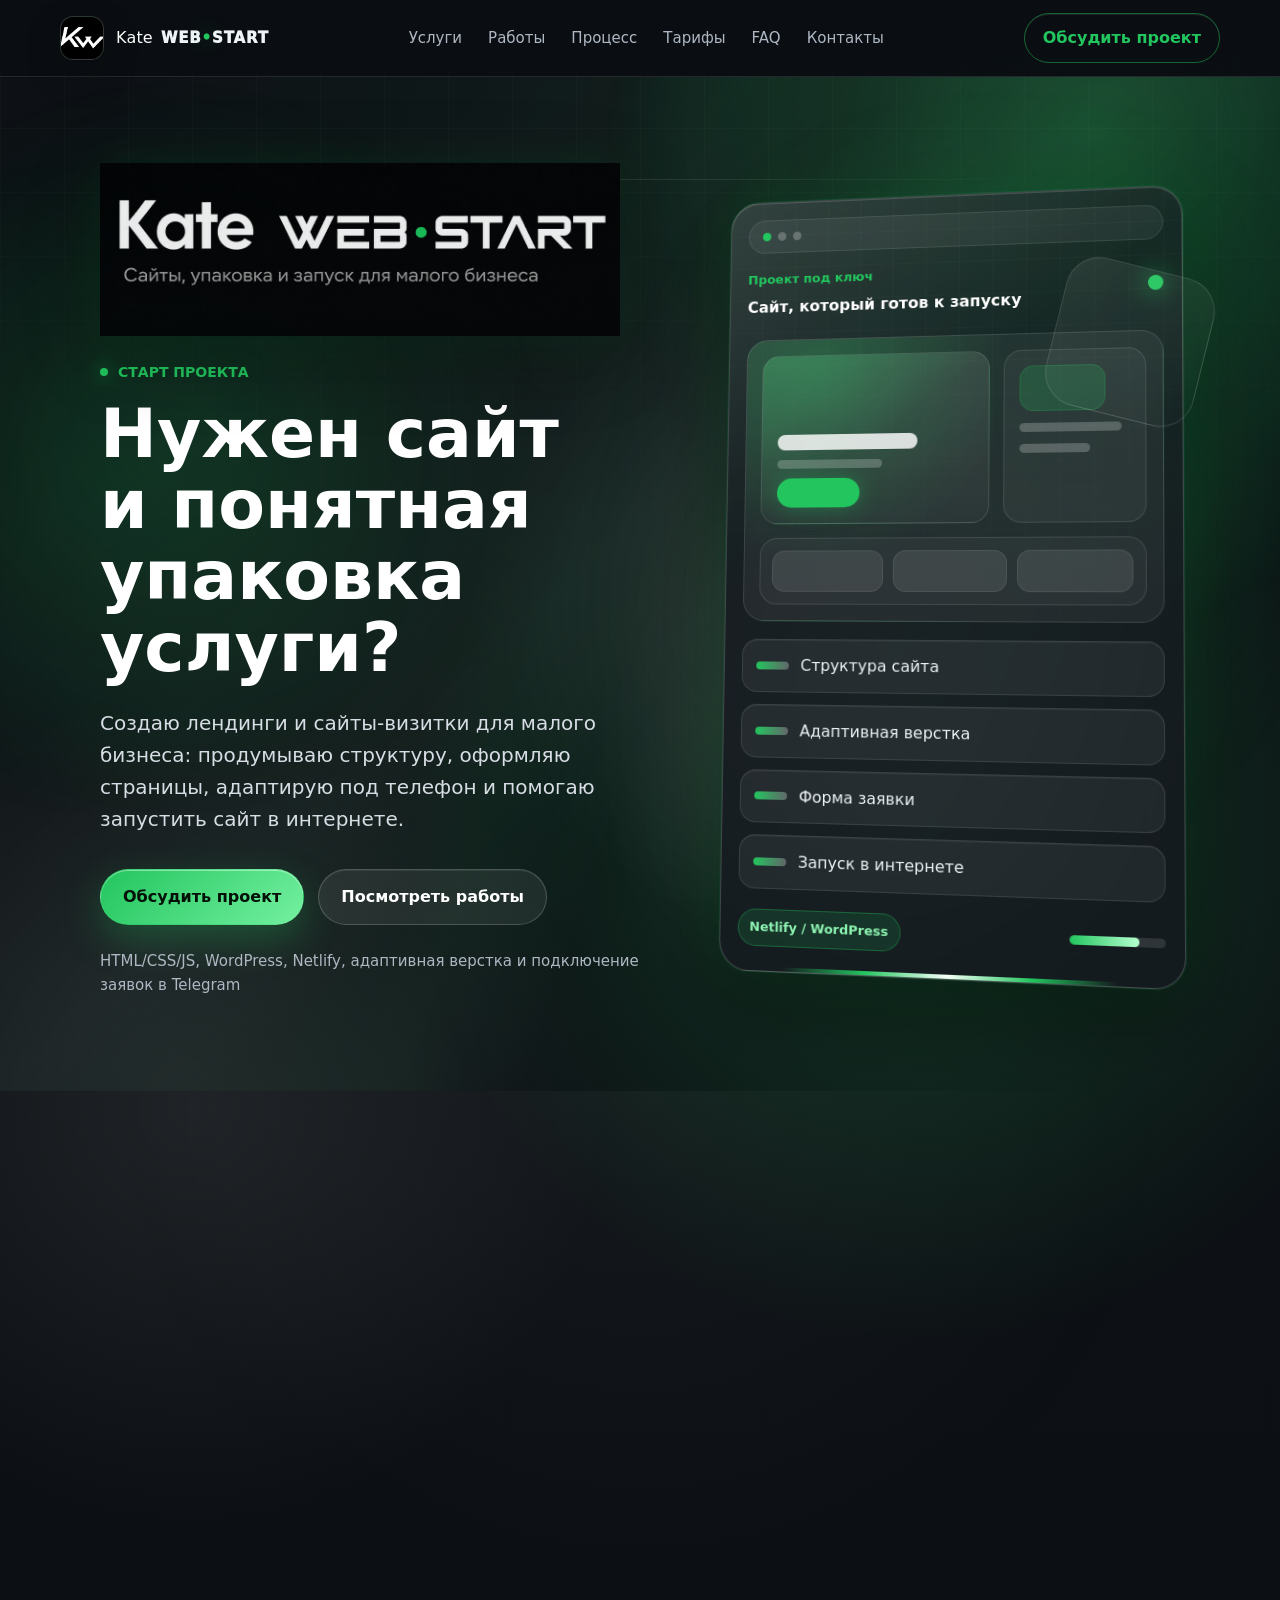
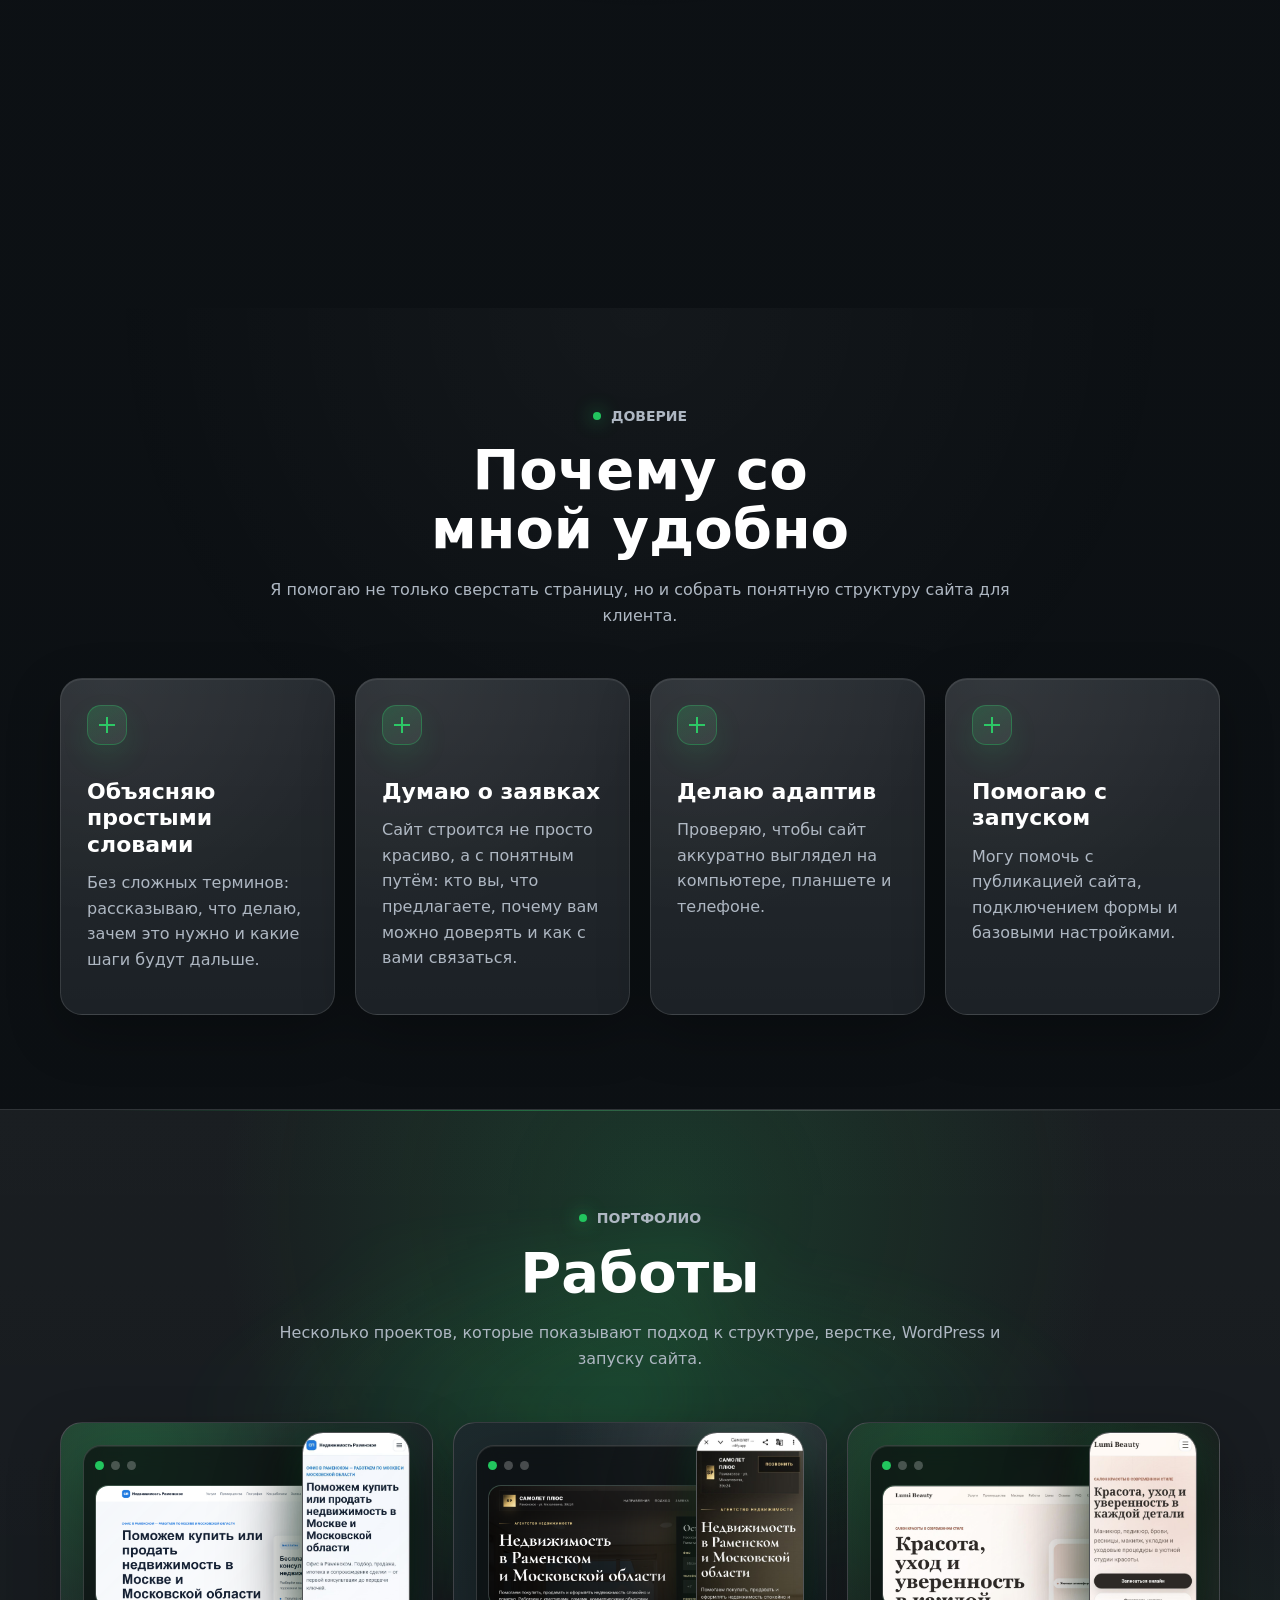
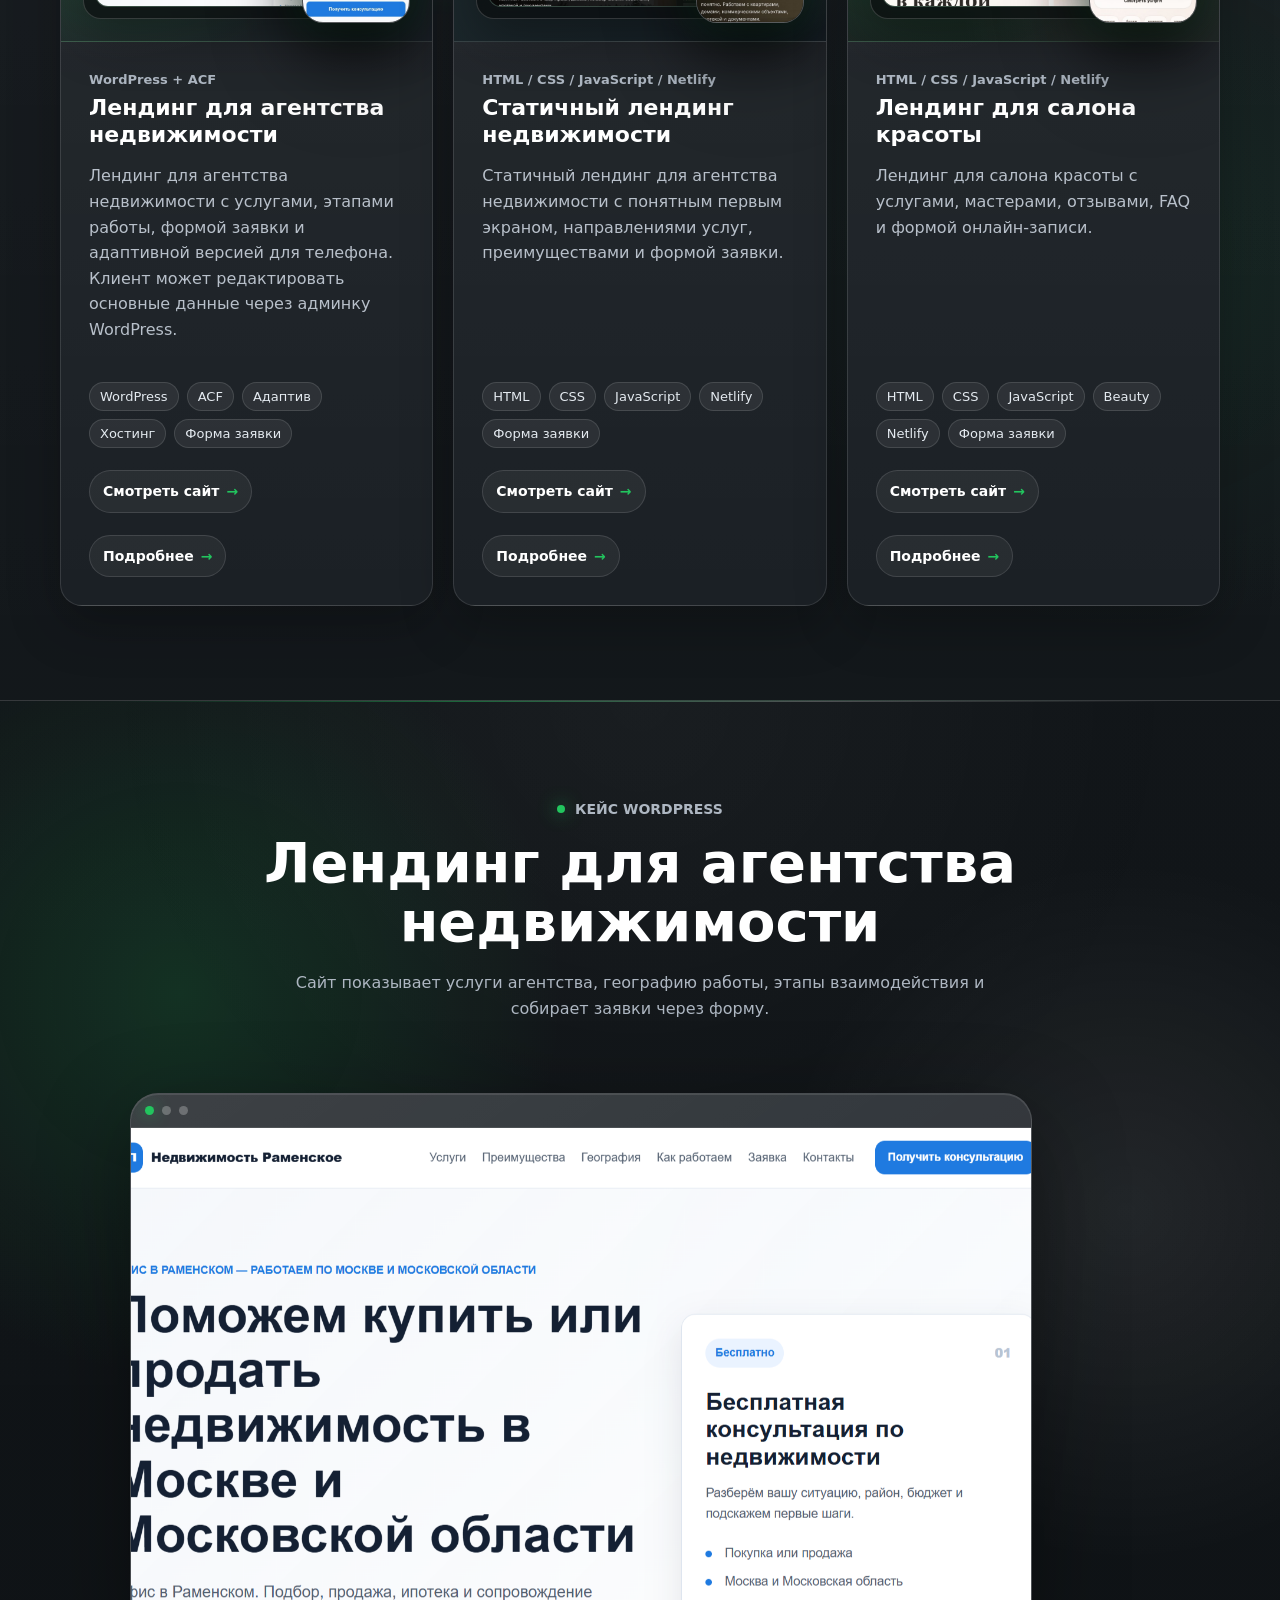
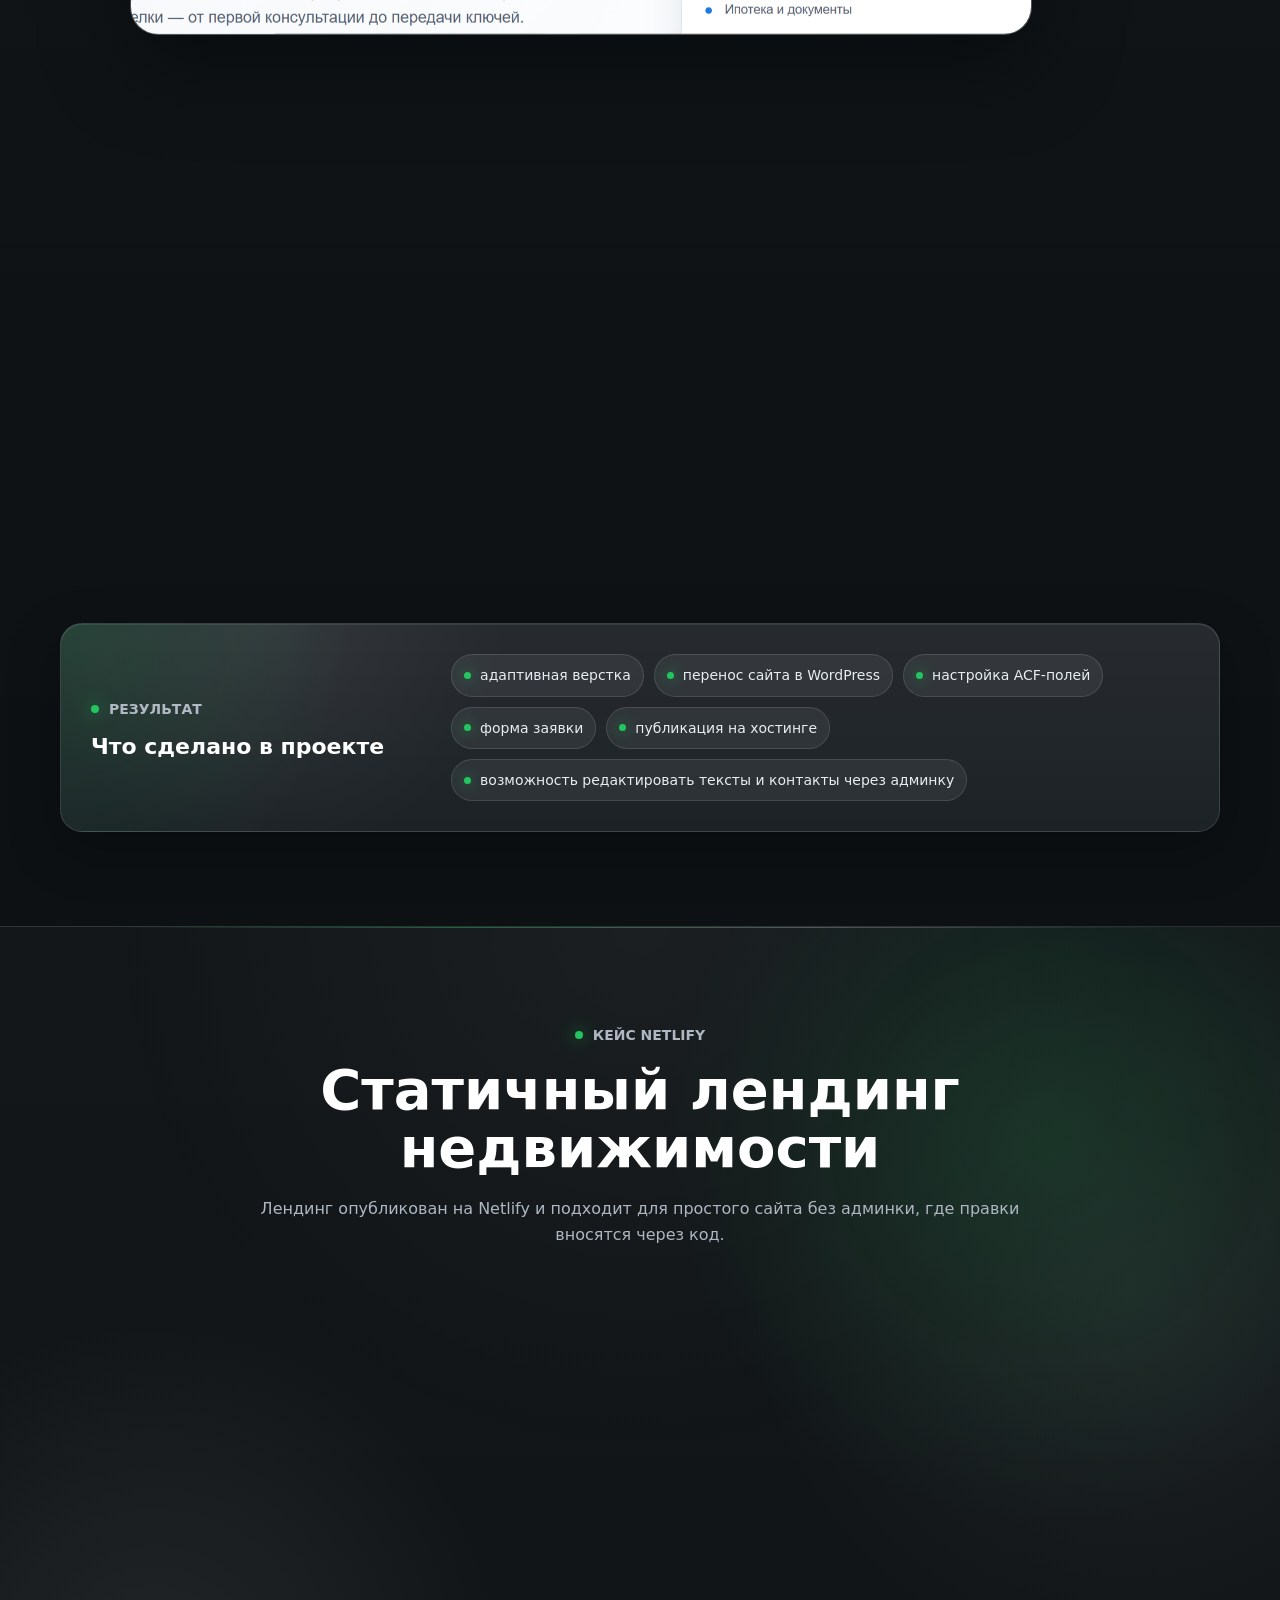
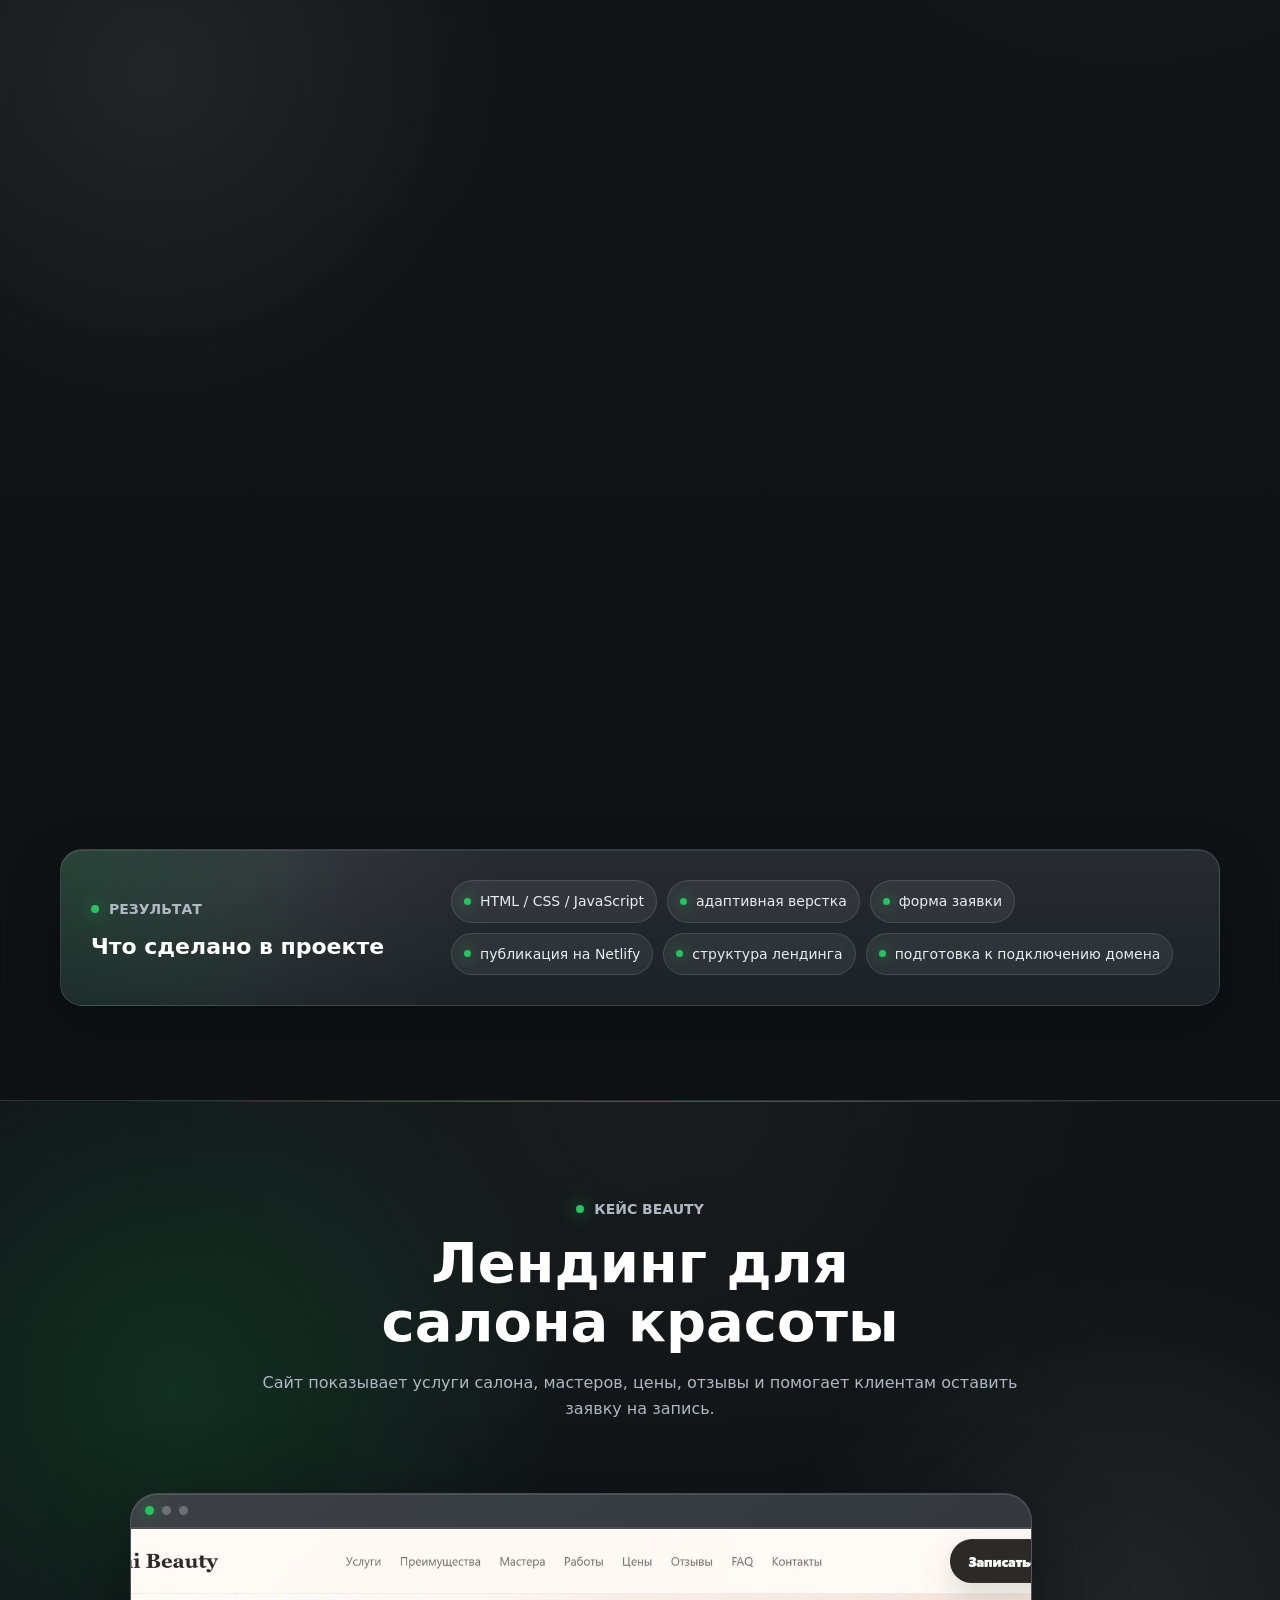
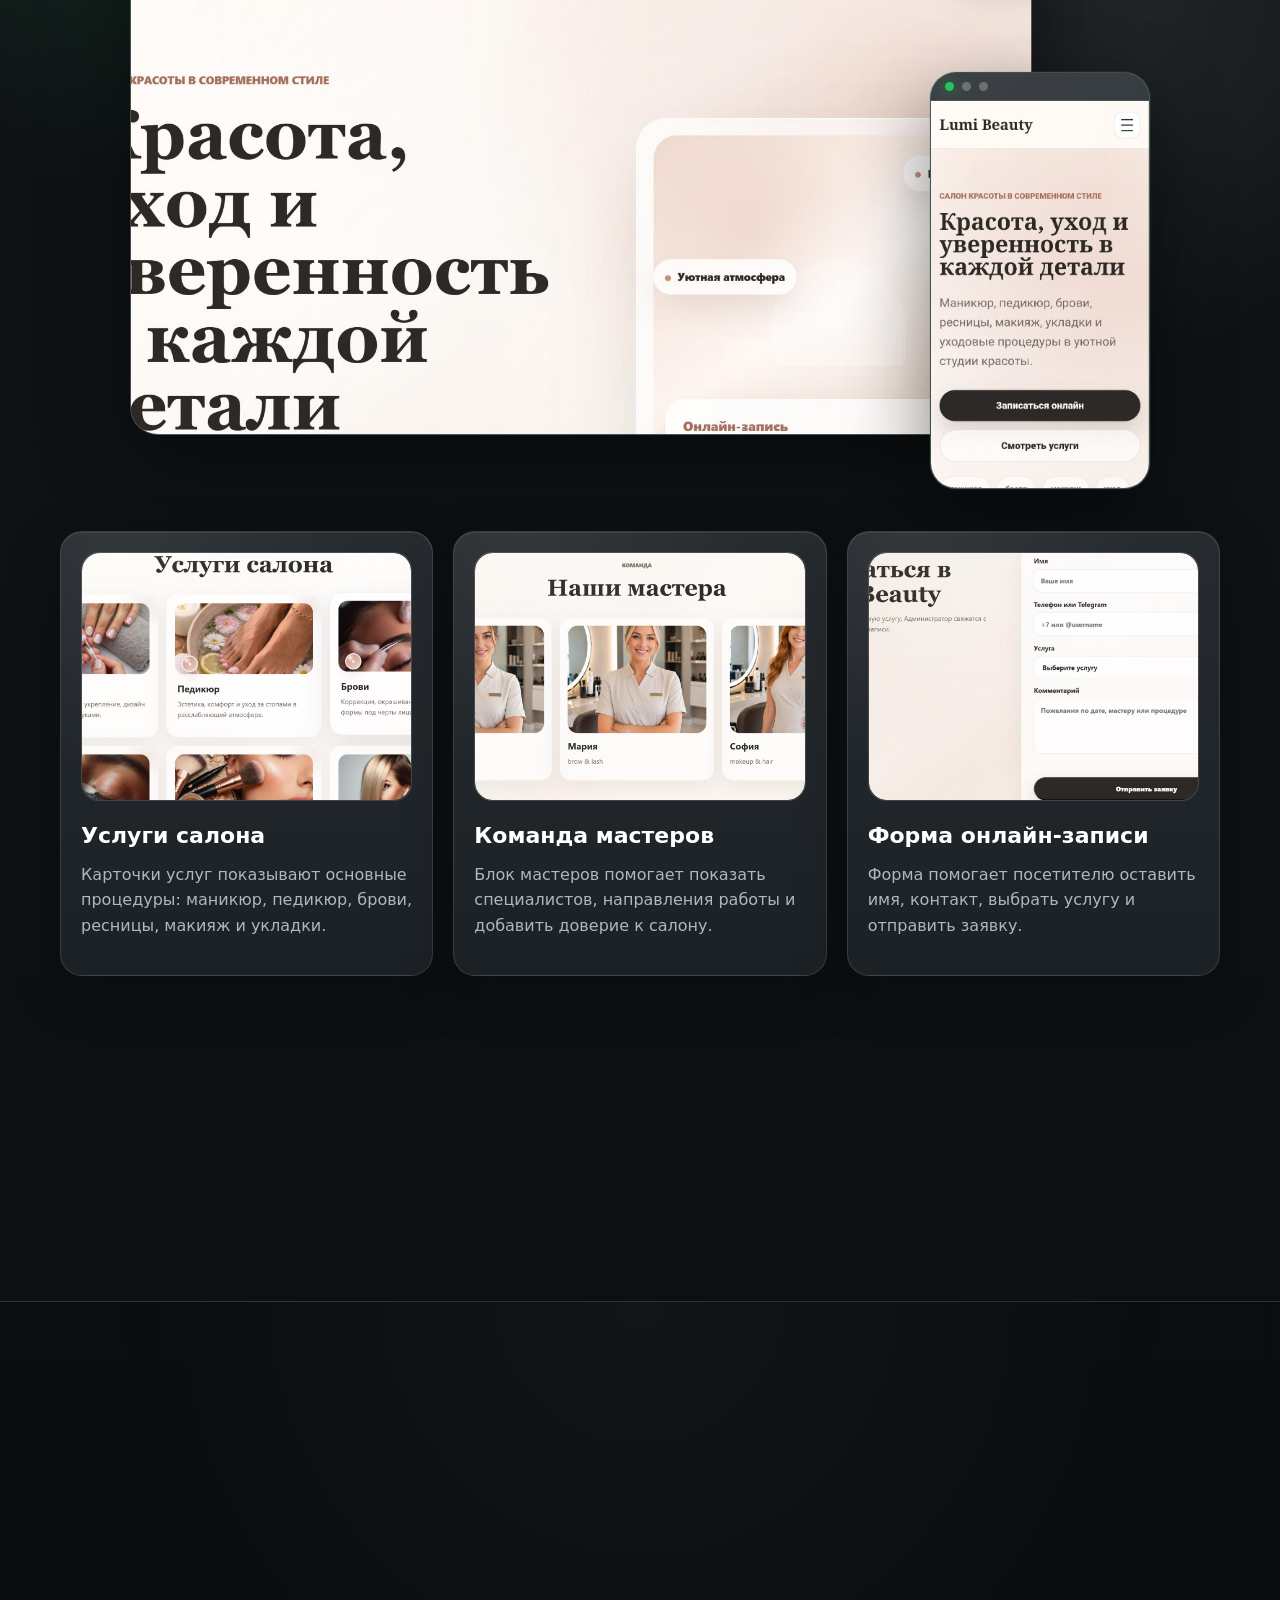
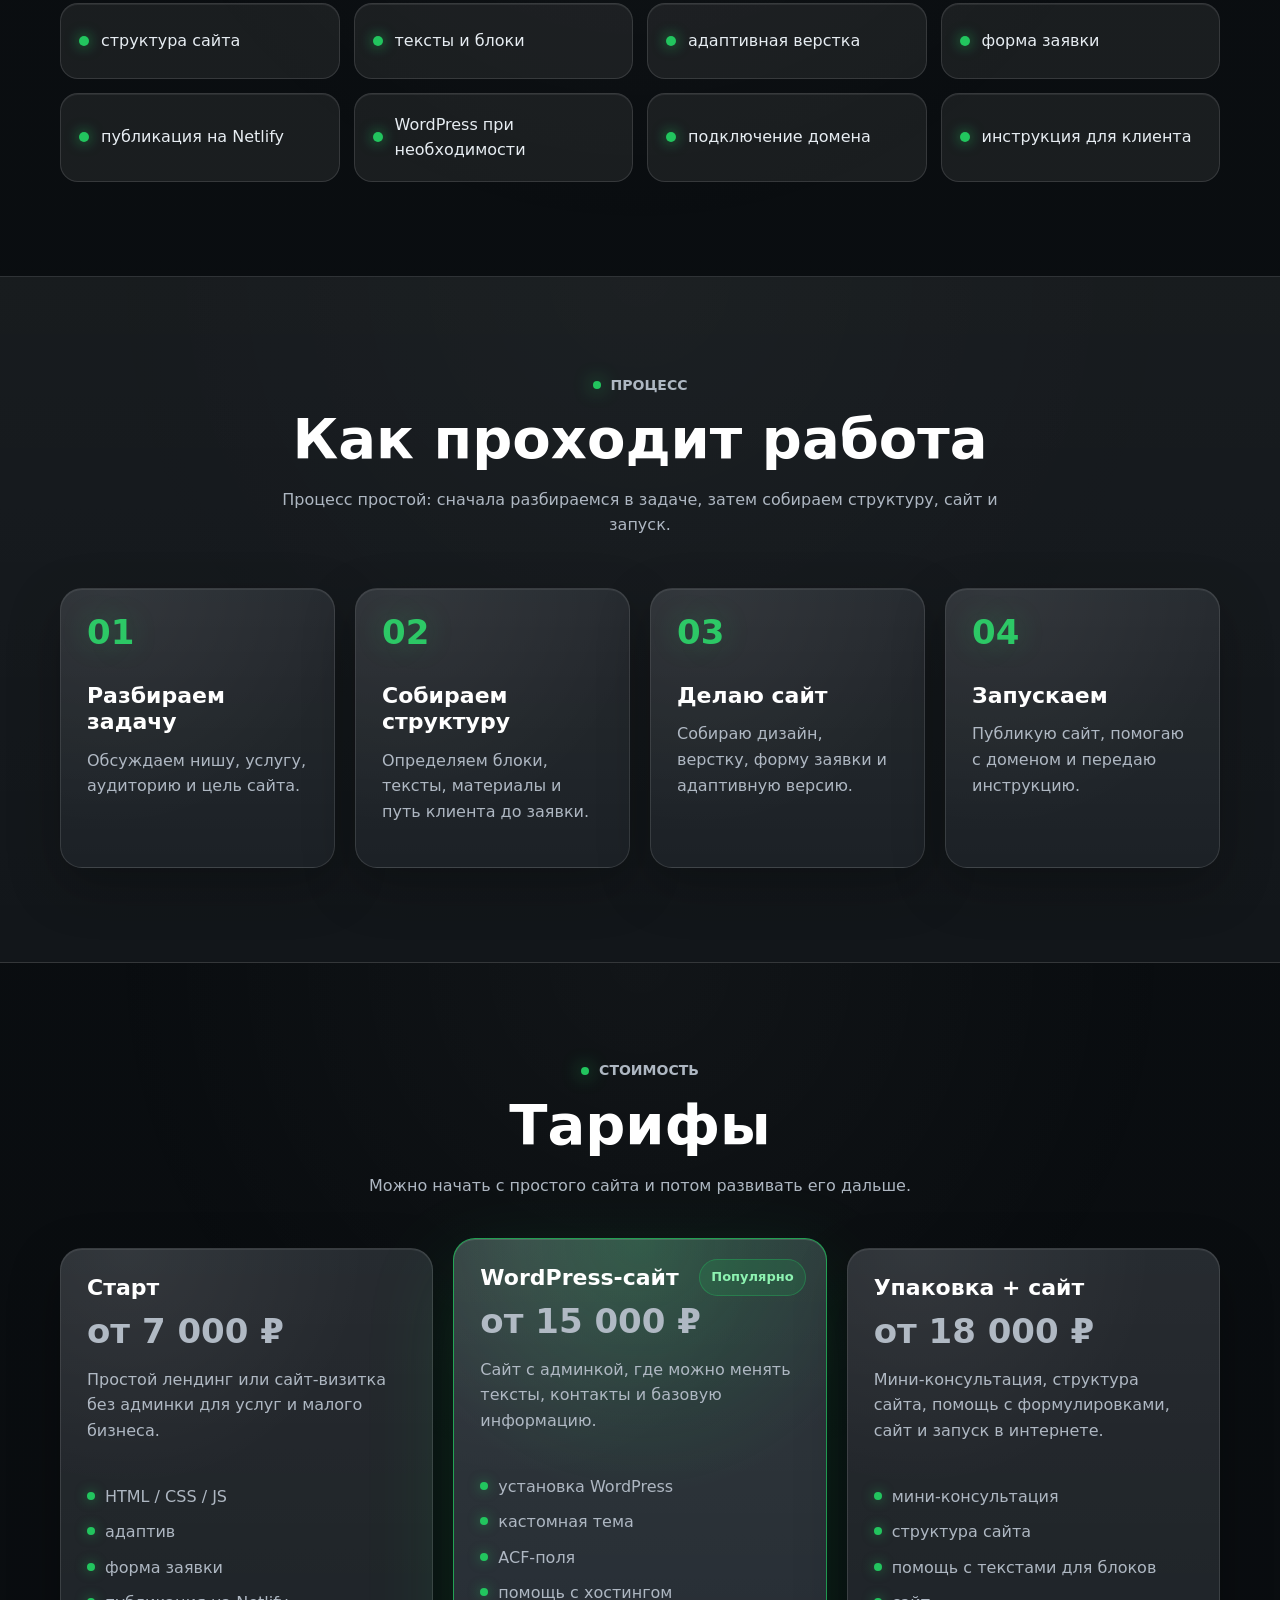
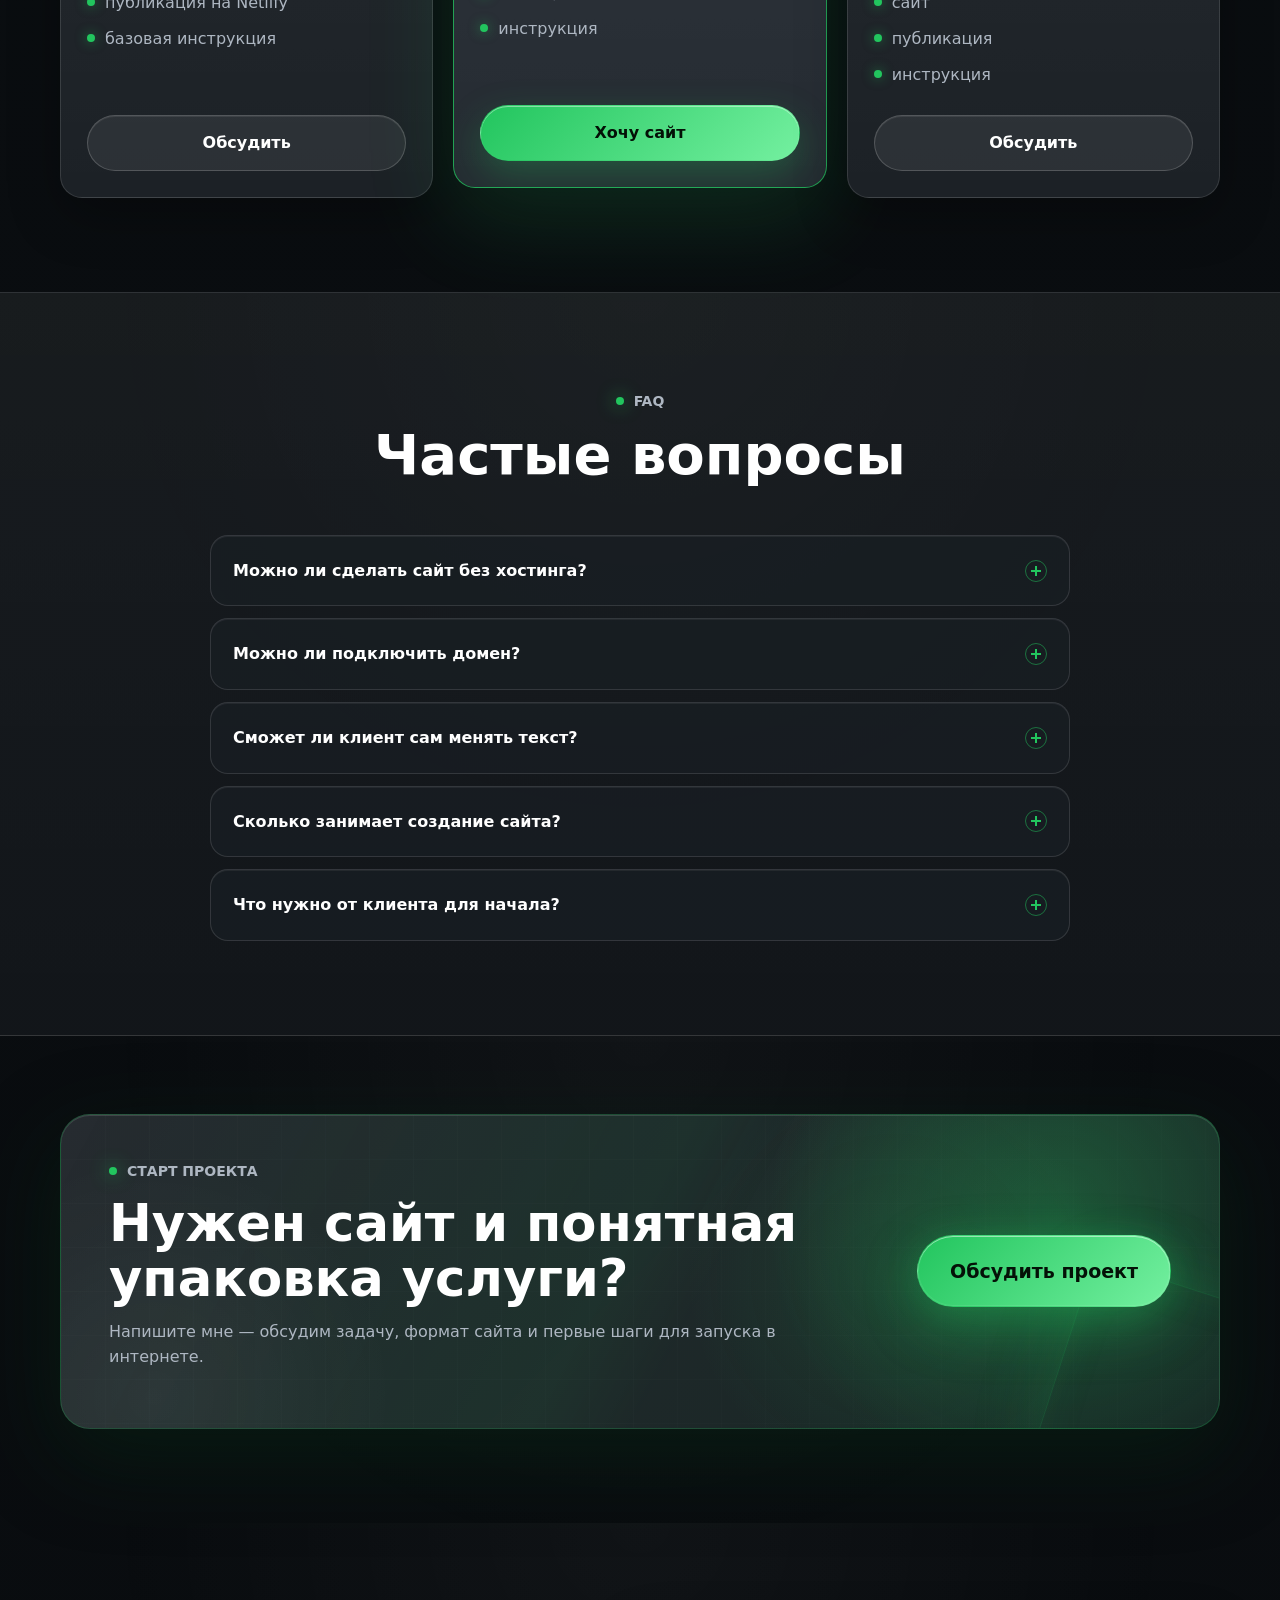
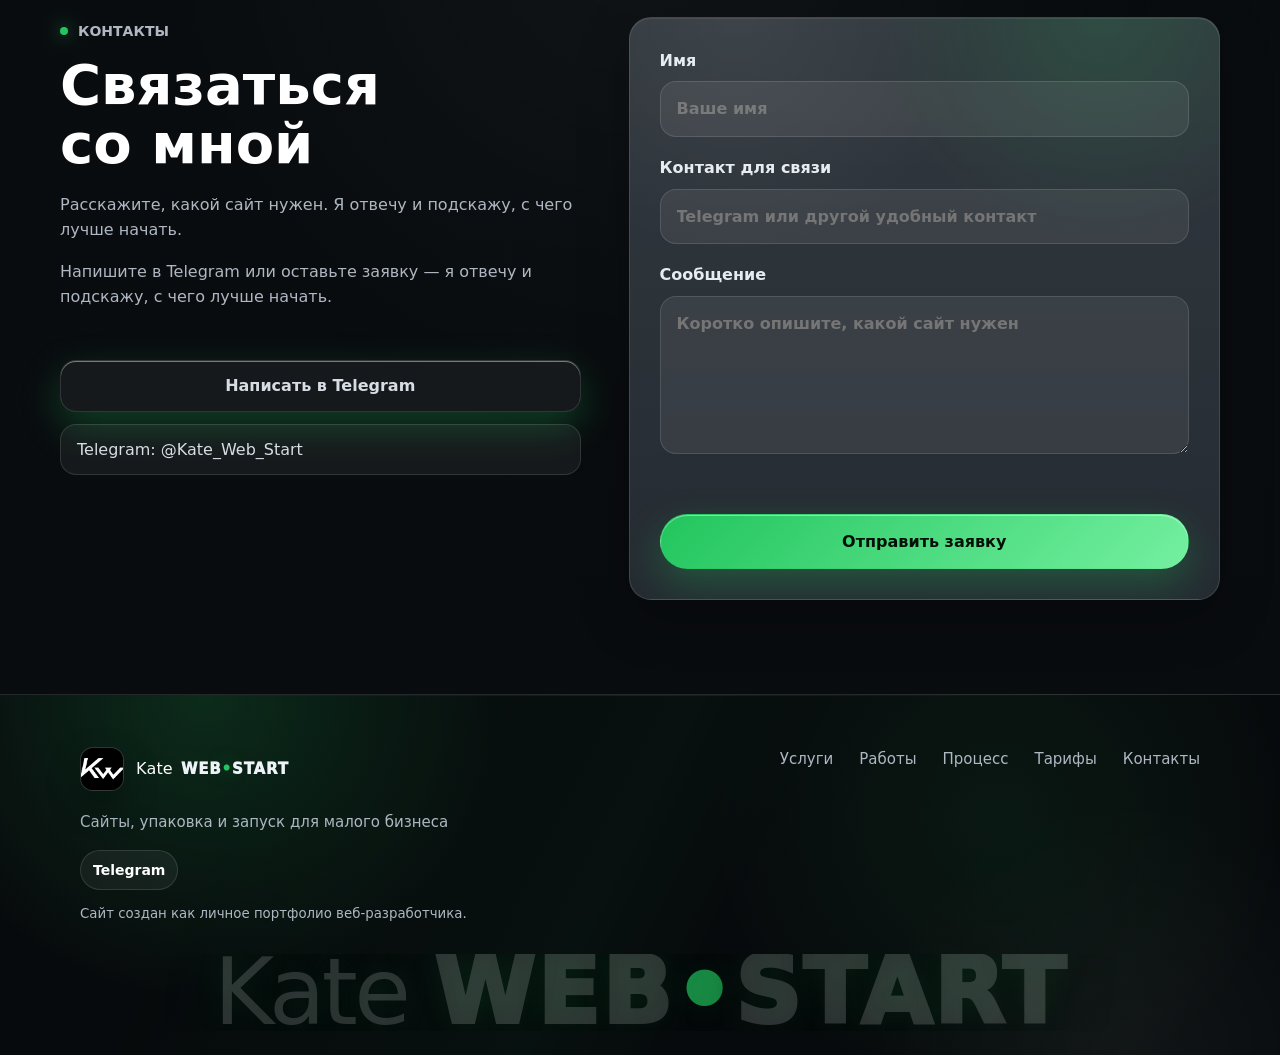
==== index.html @ a59f946b "Add files via upload" ====
<!doctype html>
<html lang="ru">
  <head>
    <meta charset="UTF-8" />
    <meta name="viewport" content="width=device-width, initial-scale=1.0" />
    <title>Kate WEB•START — сайты и упаковка для малого бизнеса</title>
    <meta
      name="description"
      content="Kate WEB•START — лендинги, сайты-визитки, WordPress-сайты и упаковка услуг для малого бизнеса. Помогаю собрать структуру сайта и запустить проект в интернете."
    />
    <meta property="og:title" content="Kate WEB•START — сайты и упаковка для малого бизнеса" />
    <meta
      property="og:description"
      content="Лендинги, сайты-визитки, WordPress-сайты и помощь в упаковке услуги для малого бизнеса."
    />
    <meta property="og:type" content="website" />
    <meta property="og:url" content="https://katewebstart.ru" />
    <meta property="og:image" content="https://katewebstart.ru/assets/images/og-image.jpg" />
    <meta property="og:image:width" content="1200" />
    <meta property="og:image:height" content="630" />
    <meta property="og:image:type" content="image/jpeg" />
    <meta name="twitter:card" content="summary_large_image" />
    <meta name="twitter:title" content="Kate WEB•START — сайты и упаковка для малого бизнеса" />
    <meta
      name="twitter:description"
      content="Лендинги, сайты-визитки, WordPress-сайты и помощь в упаковке услуги для малого бизнеса."
    />
    <meta name="twitter:image" content="https://katewebstart.ru/assets/images/og-image.jpg" />
    <link rel="icon" href="assets/images/kate-webstart-logo.png" />
    <link rel="stylesheet" href="styles.css" />
  </head>
  <body>
    <header class="site-header">
      <div class="container header-inner">
        <a class="logo" href="#top" aria-label="Kate WEB START на главную">
          <span class="logo-img-wrap">
            <span class="logo-mark-fallback" aria-hidden="true">KW</span>
            <img class="logo-mark-img" src="assets/images/kate-webstart-logo.png" alt="Kate WEB START" onerror="this.hidden = true" />
          </span>
          <span class="logo-text">
            <span class="logo-kate">Kate</span>
            <span class="logo-web">WEB<span class="logo-dot">•</span>START</span>
          </span>
        </a>

        <nav class="nav" id="site-nav" aria-label="Основная навигация">
          <a href="#services">Услуги</a>
          <a href="#works">Работы</a>
          <a href="#process">Процесс</a>
          <a href="#pricing">Тарифы</a>
          <a href="#faq">FAQ</a>
          <a href="#contacts">Контакты</a>
        </nav>

        <a class="header-cta" href="#contacts">Обсудить проект</a>
        <button class="burger" type="button" aria-label="Открыть меню" aria-controls="site-nav" aria-expanded="false">
          <span></span>
          <span></span>
          <span></span>
        </button>
      </div>
    </header>

    <main id="top">
      <section class="hero section">
        <div class="container hero-grid">
          <div class="hero-content reveal">
            <img
              class="hero-brand-img"
              src="assets/images/kate-webstart-wordmark.png"
              alt="Kate WEB START — сайты, упаковка и запуск для малого бизнеса"
            />
            <p class="eyebrow">Старт проекта</p>
            <h1>Нужен сайт и понятная упаковка услуги?</h1>
            <p class="hero-text">
              Создаю лендинги и сайты-визитки для малого бизнеса: продумываю структуру, оформляю страницы, адаптирую под телефон и помогаю запустить сайт в интернете.
            </p>
            <div class="hero-actions">
              <a class="btn btn-primary" href="#contacts">Обсудить проект</a>
              <a class="btn btn-secondary" href="#works">Посмотреть работы</a>
            </div>
            <p class="hero-note">HTML/CSS/JS, WordPress, Netlify, адаптивная верстка и подключение заявок в Telegram</p>
          </div>

          <div class="hero-visual reveal" data-delay="100" aria-label="Проект под ключ">
            <div class="project-panel">
              <div class="browser-bar" aria-hidden="true">
                <span></span>
                <span></span>
                <span></span>
              </div>
              <div class="panel-top">
                <div>
                  <p class="panel-label">Проект под ключ</p>
                  <strong>Сайт, который готов к запуску</strong>
                </div>
                <span class="status-dot"></span>
              </div>
              <div class="mockup-screen" aria-hidden="true">
                <div class="mockup-hero">
                  <span></span>
                  <span></span>
                  <i></i>
                </div>
                <div class="mockup-sidebar">
                  <span></span>
                  <span></span>
                  <span></span>
                </div>
                <div class="mockup-cards">
                  <span></span>
                  <span></span>
                  <span></span>
                </div>
              </div>
              <div class="panel-lines">
                <div class="panel-row"><span></span>Структура сайта</div>
                <div class="panel-row"><span></span>Адаптивная верстка</div>
                <div class="panel-row"><span></span>Форма заявки</div>
                <div class="panel-row"><span></span>Запуск в интернете</div>
              </div>
              <div class="panel-footer">
                <span class="badge">Netlify / WordPress</span>
                <span class="progress"><i></i></span>
              </div>
            </div>
          </div>
        </div>
      </section>

      <section class="section" id="services">
        <div class="container">
          <div class="section-head reveal">
            <p class="eyebrow">Услуги</p>
            <h2>Что я делаю</h2>
            <p>Собираю простые и понятные сайты, которые помогают бизнесу выглядеть профессионально и получать заявки.</p>
          </div>
          <div class="cards-grid">
            <article class="service-card card reveal" data-delay="100">
              <span class="card-mark"></span>
              <h3>Лендинги</h3>
              <p>Одностраничные сайты для рекламы, заявок и презентации услуги. Помогаю выстроить структуру, чтобы посетителю было понятно, что вы предлагаете и как оставить заявку.</p>
            </article>
            <article class="service-card card reveal" data-delay="200">
              <span class="card-mark"></span>
              <h3>Сайты-визитки</h3>
              <p>Компактные сайты для специалистов, мастеров и небольших компаний: о вас, услуги, преимущества, работы и контакты в одном понятном месте.</p>
            </article>
            <article class="service-card card reveal" data-delay="300">
              <span class="card-mark"></span>
              <h3>WordPress-сайты</h3>
              <p>Сайты с удобной админкой, где можно менять тексты, контакты и основные блоки без постоянного обращения к разработчику.</p>
            </article>
            <article class="service-card card reveal" data-delay="400">
              <span class="card-mark"></span>
              <h3>Упаковка услуги</h3>
              <p>Помогаю сформулировать предложение, собрать нужные блоки сайта и привести посетителя к понятному действию: написать, позвонить или оставить заявку.</p>
            </article>
          </div>
        </div>
      </section>

      <section class="section trust-section">
        <div class="container">
          <div class="section-head reveal">
            <p class="eyebrow">Доверие</p>
            <h2>Почему со мной удобно</h2>
            <p>Я помогаю не только сверстать страницу, но и собрать понятную структуру сайта для клиента.</p>
          </div>
          <div class="cards-grid">
            <article class="service-card card reveal" data-delay="100">
              <span class="card-mark"></span>
              <h3>Объясняю простыми словами</h3>
              <p>Без сложных терминов: рассказываю, что делаю, зачем это нужно и какие шаги будут дальше.</p>
            </article>
            <article class="service-card card reveal" data-delay="200">
              <span class="card-mark"></span>
              <h3>Думаю о заявках</h3>
              <p>Сайт строится не просто красиво, а с понятным путём: кто вы, что предлагаете, почему вам можно доверять и как с вами связаться.</p>
            </article>
            <article class="service-card card reveal" data-delay="300">
              <span class="card-mark"></span>
              <h3>Делаю адаптив</h3>
              <p>Проверяю, чтобы сайт аккуратно выглядел на компьютере, планшете и телефоне.</p>
            </article>
            <article class="service-card card reveal" data-delay="400">
              <span class="card-mark"></span>
              <h3>Помогаю с запуском</h3>
              <p>Могу помочь с публикацией сайта, подключением формы и базовыми настройками.</p>
            </article>
          </div>
        </div>
      </section>

      <section class="section section-muted" id="works">
        <div class="container">
          <div class="section-head reveal">
            <p class="eyebrow">Портфолио</p>
            <h2>Работы</h2>
            <p>Несколько проектов, которые показывают подход к структуре, верстке, WordPress и запуску сайта.</p>
          </div>
          <div class="works-grid">
            <article class="work-card card reveal" data-delay="100">
              <div class="work-preview preview-estate">
                <div class="preview-browser">
                  <div class="preview-browser-top"><span></span><span></span><span></span></div>
                  <div class="preview-image-frame">
                    <img src="assets/images/real-estate-hero.png" alt="Первый экран лендинга агентства недвижимости" />
                  </div>
                </div>
                <div class="work-mobile-mockup" aria-hidden="true">
                  <img src="assets/images/real-estate-mobile.png" alt="" />
                </div>
              </div>
              <div class="work-body">
                <p class="work-type">WordPress + ACF</p>
                <h3>Лендинг для агентства недвижимости</h3>
                <p>Лендинг для агентства недвижимости с услугами, этапами работы, формой заявки и адаптивной версией для телефона. Клиент может редактировать основные данные через админку WordPress.</p>
                <div class="tags">
                  <span>WordPress</span><span>ACF</span><span>Адаптив</span><span>Хостинг</span><span>Форма заявки</span>
                </div>
                <div class="work-actions">
                  <a href="https://cl461795-wordpress-53cyb.tw1.ru/" target="_blank" rel="noopener">Смотреть сайт</a>
                  <a href="#case-real-estate">Подробнее</a>
                </div>
              </div>
            </article>
            <article class="work-card card reveal" data-delay="200">
              <div class="work-preview preview-static">
                <div class="preview-browser">
                  <div class="preview-browser-top"><span></span><span></span><span></span></div>
                  <div class="preview-image-frame">
                    <img src="assets/images/netlify-estate-hero.png" alt="Первый экран статичного лендинга недвижимости" />
                  </div>
                </div>
                <div class="work-mobile-mockup" aria-hidden="true">
                  <img src="assets/images/netlify-estate-mobile.png" alt="" />
                </div>
              </div>
              <div class="work-body">
                <p class="work-type">HTML / CSS / JavaScript / Netlify</p>
                <h3>Статичный лендинг недвижимости</h3>
                <p>Статичный лендинг для агентства недвижимости с понятным первым экраном, направлениями услуг, преимуществами и формой заявки.</p>
                <div class="tags">
                  <span>HTML</span><span>CSS</span><span>JavaScript</span><span>Netlify</span><span>Форма заявки</span>
                </div>
                <div class="work-actions">
                  <a href="https://samolet-plus-ramenskoe.netlify.app/" target="_blank" rel="noopener">Смотреть сайт</a>
                  <a href="#case-netlify-estate">Подробнее</a>
                </div>
              </div>
            </article>
            <article class="work-card card reveal" data-delay="300">
              <div class="work-preview preview-beauty">
                <div class="preview-browser">
                  <div class="preview-browser-top"><span></span><span></span><span></span></div>
                  <div class="preview-image-frame">
                    <img src="assets/images/beauty-desktop-hero.jpg" alt="Первый экран лендинга Lumi Beauty" />
                  </div>
                </div>
                <div class="work-mobile-mockup" aria-hidden="true">
                  <img src="assets/images/beauty-mobile-hero.jpg" alt="" />
                </div>
              </div>
              <div class="work-body">
                <p class="work-type">HTML / CSS / JavaScript / Netlify</p>
                <h3>Лендинг для салона красоты</h3>
                <p>Лендинг для салона красоты с услугами, мастерами, отзывами, FAQ и формой онлайн-записи.</p>
                <div class="tags">
                  <span>HTML</span><span>CSS</span><span>JavaScript</span><span>Beauty</span><span>Netlify</span><span>Форма заявки</span>
                </div>
                <div class="work-actions">
                  <a href="https://admirable-dango-cfe2ea.netlify.app/" target="_blank" rel="noopener">Смотреть сайт</a>
                  <a href="#case-beauty-salon">Подробнее</a>
                </div>
              </div>
            </article>
          </div>
        </div>
      </section>

      <section class="section case-section" id="case-real-estate">
        <div class="container">
          <div class="section-head reveal">
            <p class="eyebrow">Кейс WordPress</p>
            <h2>Лендинг для агентства недвижимости</h2>
            <p>Сайт показывает услуги агентства, географию работы, этапы взаимодействия и собирает заявки через форму.</p>
          </div>

          <div class="case-showcase reveal">
            <div class="case-desktop mockup-window reveal">
              <div class="mockup-window-bar"><span></span><span></span><span></span></div>
              <img src="assets/images/real-estate-hero.png" alt="Первый экран лендинга агентства недвижимости" />
            </div>
            <div class="case-mobile mockup-window reveal" data-delay="200">
              <div class="mockup-window-bar"><span></span><span></span><span></span></div>
              <img src="assets/images/real-estate-mobile.png" alt="Мобильная версия лендинга агентства недвижимости" />
            </div>
          </div>

          <div class="case-details">
            <article class="case-detail-card case-card card reveal" data-delay="100">
              <div class="case-image reveal">
                <img src="assets/images/real-estate-form.png" alt="Форма заявки на сайте агентства недвижимости" />
              </div>
              <div>
                <h3>Форма заявки</h3>
                <p>Короткая форма помогает оставить контакт и выбрать задачу: покупка, продажа, ипотека или консультация.</p>
              </div>
            </article>
            <article class="case-detail-card case-card card reveal" data-delay="200">
              <div class="case-image reveal">
                <img src="assets/images/real-estate-process.png" alt="Блок этапов работы на сайте агентства недвижимости" />
              </div>
              <div>
                <h3>Процесс работы</h3>
                <p>Отдельный блок объясняет клиенту этапы: заявка, обсуждение задачи, подбор решения и сопровождение сделки.</p>
              </div>
            </article>
            <article class="case-detail-card case-card card reveal" data-delay="300">
              <div class="case-image reveal">
                <img src="assets/images/real-estate-services.png" alt="Блок услуг агентства недвижимости" />
              </div>
              <div>
                <h3>Услуги агентства</h3>
                <p>Карточки услуг показывают, с чем агентство может помочь: покупка, продажа, ипотека, документы, новостройки и дома.</p>
              </div>
            </article>
          </div>

          <div class="case-done card reveal">
            <div>
              <p class="eyebrow">Результат</p>
              <h3>Что сделано в проекте</h3>
            </div>
            <div class="case-done-list">
              <span>адаптивная верстка</span>
              <span>перенос сайта в WordPress</span>
              <span>настройка ACF-полей</span>
              <span>форма заявки</span>
              <span>публикация на хостинге</span>
              <span>возможность редактировать тексты и контакты через админку</span>
            </div>
          </div>
        </div>
      </section>

      <section class="section case-section case-section-alt" id="case-netlify-estate">
        <div class="container">
          <div class="section-head reveal">
            <p class="eyebrow">Кейс Netlify</p>
            <h2>Статичный лендинг недвижимости</h2>
            <p>Лендинг опубликован на Netlify и подходит для простого сайта без админки, где правки вносятся через код.</p>
          </div>

          <div class="case-showcase reveal">
            <div class="case-desktop mockup-window reveal">
              <div class="mockup-window-bar"><span></span><span></span><span></span></div>
              <img src="assets/images/netlify-estate-hero.png" alt="Первый экран статичного лендинга недвижимости" />
            </div>
            <div class="case-mobile mockup-window reveal" data-delay="200">
              <div class="mockup-window-bar"><span></span><span></span><span></span></div>
              <img src="assets/images/netlify-estate-mobile.png" alt="Мобильная версия статичного лендинга недвижимости" />
            </div>
          </div>

          <div class="case-details">
            <article class="case-detail-card case-card card reveal" data-delay="100">
              <div class="case-image reveal">
                <img src="assets/images/netlify-estate-form.png" alt="Форма заявки статичного лендинга недвижимости" />
              </div>
              <div>
                <h3>Форма заявки</h3>
                <p>Форма помогает посетителю оставить контакт и описать задачу по недвижимости.</p>
              </div>
            </article>
            <article class="case-detail-card case-card card reveal" data-delay="200">
              <div class="case-image reveal">
                <img src="assets/images/netlify-estate-services.png" alt="Блок направлений услуг статичного лендинга недвижимости" />
              </div>
              <div>
                <h3>Направления услуг</h3>
                <p>Карточки показывают основные услуги: покупка, продажа, дома, квартиры, коммерция, ипотека и сопровождение.</p>
              </div>
            </article>
            <article class="case-detail-card case-card card reveal" data-delay="300">
              <div class="case-image reveal">
                <img src="assets/images/netlify-estate-hero.png" alt="Первый экран статичного лендинга недвижимости" />
              </div>
              <div>
                <h3>Первый экран</h3>
                <p>Первый экран сразу объясняет, чем занимается агентство и куда нажать для консультации.</p>
              </div>
            </article>
          </div>

          <div class="case-done card reveal">
            <div>
              <p class="eyebrow">Результат</p>
              <h3>Что сделано в проекте</h3>
            </div>
            <div class="case-done-list">
              <span>HTML / CSS / JavaScript</span>
              <span>адаптивная верстка</span>
              <span>форма заявки</span>
              <span>публикация на Netlify</span>
              <span>структура лендинга</span>
              <span>подготовка к подключению домена</span>
            </div>
          </div>
        </div>
      </section>

      <section class="section case-section" id="case-beauty-salon">
        <div class="container">
          <div class="section-head reveal">
            <p class="eyebrow">Кейс Beauty</p>
            <h2>Лендинг для салона красоты</h2>
            <p>Сайт показывает услуги салона, мастеров, цены, отзывы и помогает клиентам оставить заявку на запись.</p>
          </div>

          <div class="case-showcase reveal">
            <div class="case-desktop mockup-window reveal">
              <div class="mockup-window-bar"><span></span><span></span><span></span></div>
              <img src="assets/images/beauty-desktop-hero.jpg" alt="Первый экран лендинга Lumi Beauty" />
            </div>
            <div class="case-mobile mockup-window reveal" data-delay="200">
              <div class="mockup-window-bar"><span></span><span></span><span></span></div>
              <img src="assets/images/beauty-mobile-hero.jpg" alt="Мобильная версия лендинга Lumi Beauty" />
            </div>
          </div>

          <div class="case-details">
            <article class="case-detail-card case-card card reveal" data-delay="100">
              <div class="case-image">
                <img src="assets/images/beauty-desktop-services.jpg" alt="Блок услуг лендинга Lumi Beauty" />
              </div>
              <div>
                <h3>Услуги салона</h3>
                <p>Карточки услуг показывают основные процедуры: маникюр, педикюр, брови, ресницы, макияж и укладки.</p>
              </div>
            </article>
            <article class="case-detail-card case-card card reveal" data-delay="200">
              <div class="case-image">
                <img src="assets/images/beauty-desktop-masters.jpg" alt="Блок мастеров лендинга Lumi Beauty" />
              </div>
              <div>
                <h3>Команда мастеров</h3>
                <p>Блок мастеров помогает показать специалистов, направления работы и добавить доверие к салону.</p>
              </div>
            </article>
            <article class="case-detail-card case-card card reveal" data-delay="300">
              <div class="case-image">
                <img src="assets/images/beauty-desktop-form.jpg" alt="Форма онлайн-записи лендинга Lumi Beauty" />
              </div>
              <div>
                <h3>Форма онлайн-записи</h3>
                <p>Форма помогает посетителю оставить имя, контакт, выбрать услугу и отправить заявку.</p>
              </div>
            </article>
          </div>

          <div class="case-done card reveal">
            <div>
              <p class="eyebrow">Результат</p>
              <h3>Что сделано в проекте</h3>
              <a class="btn btn-primary case-link" href="https://admirable-dango-cfe2ea.netlify.app/" target="_blank" rel="noopener">Открыть сайт</a>
            </div>
            <div class="case-done-list">
              <span>HTML / CSS / JavaScript</span>
              <span>адаптивная верстка</span>
              <span>блок услуг с изображениями</span>
              <span>карточки мастеров</span>
              <span>форма онлайн-записи</span>
              <span>отзывы и FAQ</span>
              <span>публикация на Netlify</span>
            </div>
          </div>
        </div>
      </section>

      <section class="section">
        <div class="container">
          <div class="section-head reveal">
            <p class="eyebrow">Комплектация</p>
            <h2>Что входит в сайт под ключ</h2>
          </div>
          <div class="included-grid">
            <div><span></span>структура сайта</div>
            <div><span></span>тексты и блоки</div>
            <div><span></span>адаптивная верстка</div>
            <div><span></span>форма заявки</div>
            <div><span></span>публикация на Netlify</div>
            <div><span></span>WordPress при необходимости</div>
            <div><span></span>подключение домена</div>
            <div><span></span>инструкция для клиента</div>
          </div>
        </div>
      </section>

      <section class="section section-muted" id="process">
        <div class="container">
          <div class="section-head reveal">
            <p class="eyebrow">Процесс</p>
            <h2>Как проходит работа</h2>
            <p>Процесс простой: сначала разбираемся в задаче, затем собираем структуру, сайт и запуск.</p>
          </div>
          <div class="process-grid">
            <article class="step-card card reveal" data-delay="100">
              <span>01</span>
              <h3>Разбираем задачу</h3>
              <p>Обсуждаем нишу, услугу, аудиторию и цель сайта.</p>
            </article>
            <article class="step-card card reveal" data-delay="200">
              <span>02</span>
              <h3>Собираем структуру</h3>
              <p>Определяем блоки, тексты, материалы и путь клиента до заявки.</p>
            </article>
            <article class="step-card card reveal" data-delay="300">
              <span>03</span>
              <h3>Делаю сайт</h3>
              <p>Собираю дизайн, верстку, форму заявки и адаптивную версию.</p>
            </article>
            <article class="step-card card reveal" data-delay="400">
              <span>04</span>
              <h3>Запускаем</h3>
              <p>Публикую сайт, помогаю с доменом и передаю инструкцию.</p>
            </article>
          </div>
        </div>
      </section>

      <section class="section" id="pricing">
        <div class="container">
          <div class="section-head reveal">
            <p class="eyebrow">Стоимость</p>
            <h2>Тарифы</h2>
            <p>Можно начать с простого сайта и потом развивать его дальше.</p>
          </div>
          <div class="pricing-grid">
            <article class="price-card card reveal" data-delay="100">
              <h3>Старт</h3>
              <p class="price">от 7 000 ₽</p>
              <p>Простой лендинг или сайт-визитка без админки для услуг и малого бизнеса.</p>
              <ul>
                <li>HTML / CSS / JS</li>
                <li>адаптив</li>
                <li>форма заявки</li>
                <li>публикация на Netlify</li>
                <li>базовая инструкция</li>
              </ul>
              <a class="btn btn-secondary" href="#contacts">Обсудить</a>
            </article>
            <article class="price-card card featured reveal" data-delay="200">
              <span class="popular">Популярно</span>
              <h3>WordPress-сайт</h3>
              <p class="price">от 15 000 ₽</p>
              <p>Сайт с админкой, где можно менять тексты, контакты и базовую информацию.</p>
              <ul>
                <li>установка WordPress</li>
                <li>кастомная тема</li>
                <li>ACF-поля</li>
                <li>помощь с хостингом</li>
                <li>инструкция</li>
              </ul>
              <a class="btn btn-primary" href="#contacts">Хочу сайт</a>
            </article>
            <article class="price-card card reveal" data-delay="300">
              <h3>Упаковка + сайт</h3>
              <p class="price">от 18 000 ₽</p>
              <p>Мини-консультация, структура сайта, помощь с формулировками, сайт и запуск в интернете.</p>
              <ul>
                <li>мини-консультация</li>
                <li>структура сайта</li>
                <li>помощь с текстами для блоков</li>
                <li>сайт</li>
                <li>публикация</li>
                <li>инструкция</li>
              </ul>
              <a class="btn btn-secondary" href="#contacts">Обсудить</a>
            </article>
          </div>
        </div>
      </section>

      <section class="section section-muted" id="faq">
        <div class="container faq-container">
          <div class="section-head reveal">
            <p class="eyebrow">FAQ</p>
            <h2>Частые вопросы</h2>
          </div>
          <div class="faq-list">
            <div class="faq-item reveal" data-delay="100">
              <button type="button" aria-expanded="false">Можно ли сделать сайт без хостинга?<span></span></button>
              <div class="faq-answer">
                <p>Да. Статичный сайт можно разместить на Netlify. Для WordPress-сайта нужен хостинг, потому что WordPress устанавливается на хостинг.</p>
              </div>
            </div>
            <div class="faq-item reveal" data-delay="200">
              <button type="button" aria-expanded="false">Можно ли подключить домен?<span></span></button>
              <div class="faq-answer">
                <p>Да. Сайт можно сначала запустить на техническом адресе, а потом подключить красивый домен.</p>
              </div>
            </div>
            <div class="faq-item reveal" data-delay="300">
              <button type="button" aria-expanded="false">Сможет ли клиент сам менять текст?<span></span></button>
              <div class="faq-answer">
                <p>На WordPress-сайте — да. Для этого настраиваются редактируемые поля в админке. На статичном сайте правки обычно вношу я.</p>
              </div>
            </div>
            <div class="faq-item reveal" data-delay="400">
              <button type="button" aria-expanded="false">Сколько занимает создание сайта?<span></span></button>
              <div class="faq-answer">
                <p>Простой сайт обычно занимает от 3 до 7 дней после согласования структуры и материалов.</p>
              </div>
            </div>
            <div class="faq-item reveal" data-delay="100">
              <button type="button" aria-expanded="false">Что нужно от клиента для начала?<span></span></button>
              <div class="faq-answer">
                <p>Нужны контакты, описание услуг, примеры работ, пожелания по стилю и понимание, какой результат должен давать сайт.</p>
              </div>
            </div>
          </div>
        </div>
      </section>

      <section class="section cta-section">
        <div class="container cta-box reveal">
          <div>
            <p class="eyebrow">Старт проекта</p>
            <h2>Нужен сайт и понятная упаковка услуги?</h2>
            <p>Напишите мне — обсудим задачу, формат сайта и первые шаги для запуска в интернете.</p>
          </div>
          <a class="btn btn-primary" href="#contacts">Обсудить проект</a>
        </div>
      </section>

      <section class="section" id="contacts">
        <div class="container contacts-grid">
          <div>
            <div class="section-head align-left reveal">
              <p class="eyebrow">Контакты</p>
              <h2>Связаться со мной</h2>
              <p>Расскажите, какой сайт нужен. Я отвечу и подскажу, с чего лучше начать.</p>
              <p>Напишите в Telegram или оставьте заявку — я отвечу и подскажу, с чего лучше начать.</p>
            </div>
            <div class="contact-links">
              <a class="btn btn-primary" href="https://t.me/Kate_Web_Start" target="_blank" rel="noopener">Написать в Telegram</a>
              <a href="https://t.me/Kate_Web_Start" target="_blank" rel="noopener">Telegram: @Kate_Web_Start</a>
            </div>
          </div>

          <form class="contact-form card reveal" data-delay="100" novalidate>
            <label>
              <span>Имя</span>
              <input type="text" name="name" placeholder="Ваше имя" autocomplete="name" />
            </label>
            <label>
              <span>Контакт для связи</span>
              <input type="text" name="contact" placeholder="Telegram или другой удобный контакт" autocomplete="off" />
            </label>
            <label>
              <span>Сообщение</span>
              <textarea name="message" rows="5" placeholder="Коротко опишите, какой сайт нужен"></textarea>
            </label>
            <p class="form-message" role="status" aria-live="polite"></p>
            <button class="btn btn-primary" type="submit">Отправить заявку</button>
          </form>
        </div>
      </section>
    </main>

    <footer class="site-footer">
      <div class="container footer-inner">
        <div>
          <a class="logo" href="#top" aria-label="Kate WEB START на главную">
            <span class="logo-img-wrap">
              <span class="logo-mark-fallback" aria-hidden="true">KW</span>
              <img class="logo-mark-img" src="assets/images/kate-webstart-logo.png" alt="Kate WEB START" onerror="this.hidden = true" />
            </span>
            <span class="logo-text">
              <span class="logo-kate">Kate</span>
              <span class="logo-web">WEB<span class="logo-dot">•</span>START</span>
            </span>
          </a>
          <p class="footer-tagline">Сайты, упаковка и запуск для малого бизнеса</p>
          <div class="footer-contacts">
            <a href="https://t.me/Kate_Web_Start" target="_blank" rel="noopener">Telegram</a>
          </div>
          <small>Сайт создан как личное портфолио веб-разработчика.</small>
        </div>
        <nav aria-label="Навигация в подвале">
          <a href="#services">Услуги</a>
          <a href="#works">Работы</a>
          <a href="#process">Процесс</a>
          <a href="#pricing">Тарифы</a>
          <a href="#contacts">Контакты</a>
        </nav>
      </div>
      <div class="footer-signature" aria-hidden="true">
        <span class="footer-signature-kate">Kate</span>
        <span class="footer-signature-web">WEB<span>•</span>START</span>
      </div>
    </footer>

    <script src="script.js"></script>
  </body>
</html>
---- styles.css ----
:root {
  --background: #0b0f12;
  --background-deep: #07090b;
  --surface: #151a1f;
  --surface-light: #1d242b;
  --surface-glass: rgba(25, 31, 37, 0.72);
  --text: #ffffff;
  --muted: #aeb7c2;
  --muted-strong: #d7dde4;
  --green: #22c55e;
  --green-dark: #16a34a;
  --green-soft: rgba(34, 197, 94, 0.16);
  --border: rgba(255, 255, 255, 0.12);
  --border-strong: rgba(255, 255, 255, 0.18);
  --shadow: 0 28px 90px rgba(0, 0, 0, 0.42);
  --shadow-soft: 0 18px 52px rgba(0, 0, 0, 0.28);
  --radius: 22px;
  --container: 1160px;
}

* {
  box-sizing: border-box;
}

html {
  scroll-behavior: smooth;
  scroll-padding-top: 96px;
  overflow-x: hidden;
}

body {
  min-height: 100vh;
  margin: 0;
  background:
    radial-gradient(circle at 15% 8%, rgba(255, 255, 255, 0.08), transparent 26rem),
    radial-gradient(circle at 72% 6%, rgba(34, 197, 94, 0.22), transparent 32rem),
    radial-gradient(circle at 88% 44%, rgba(255, 255, 255, 0.055), transparent 24rem),
    linear-gradient(180deg, #0d1115 0%, var(--background) 42%, #090c0f 100%);
  color: var(--text);
  font-family: Inter, ui-sans-serif, system-ui, -apple-system, BlinkMacSystemFont, "Segoe UI", Arial, sans-serif;
  line-height: 1.6;
  overflow-x: hidden;
}

body::before {
  content: "";
  position: fixed;
  inset: 0;
  z-index: -2;
  pointer-events: none;
  background-image:
    linear-gradient(rgba(255, 255, 255, 0.035) 1px, transparent 1px),
    linear-gradient(90deg, rgba(255, 255, 255, 0.035) 1px, transparent 1px);
  background-size: 64px 64px;
  mask-image: linear-gradient(to bottom, rgba(0, 0, 0, 0.82), transparent 72%);
}

body::after {
  content: "";
  position: fixed;
  inset: 0;
  z-index: -1;
  pointer-events: none;
  background:
    radial-gradient(circle at 8% 54%, rgba(34, 197, 94, 0.09), transparent 22rem),
    radial-gradient(circle at 72% 82%, rgba(255, 255, 255, 0.045), transparent 24rem);
  opacity: 0.95;
}

body.menu-open {
  overflow: hidden;
}

a {
  color: inherit;
  text-decoration: none;
}

button,
input,
textarea {
  font: inherit;
}

button {
  cursor: pointer;
}

img {
  max-width: 100%;
}

:focus-visible {
  outline: 3px solid rgba(34, 197, 94, 0.72);
  outline-offset: 4px;
}

.reveal {
  opacity: 0;
  transform: translateY(24px);
  transition: opacity 0.7s ease, transform 0.7s ease;
}

.reveal.is-visible {
  opacity: 1;
  transform: translateY(0);
}

.reveal[data-delay="100"] {
  transition-delay: 0.1s;
}

.reveal[data-delay="200"] {
  transition-delay: 0.2s;
}

.reveal[data-delay="300"] {
  transition-delay: 0.3s;
}

.reveal[data-delay="400"] {
  transition-delay: 0.4s;
}

.container {
  width: min(100% - 40px, var(--container));
  margin: 0 auto;
}

.section {
  position: relative;
  padding: 94px 0;
}

.section::before {
  content: "";
  position: absolute;
  inset: 0;
  z-index: -1;
  pointer-events: none;
  background: radial-gradient(circle at 50% 0%, rgba(255, 255, 255, 0.035), transparent 34rem);
}

.section-muted {
  background:
    linear-gradient(180deg, rgba(255, 255, 255, 0.045), rgba(255, 255, 255, 0.02)),
    rgba(20, 25, 30, 0.42);
  border-top: 1px solid var(--border);
  border-bottom: 1px solid var(--border);
}

.site-header {
  position: sticky;
  top: 0;
  z-index: 50;
  background: rgba(11, 15, 18, 0.72);
  border-bottom: 1px solid rgba(255, 255, 255, 0.11);
  backdrop-filter: blur(22px);
}

.header-inner {
  min-height: 76px;
  display: flex;
  align-items: center;
  justify-content: space-between;
  gap: 22px;
}

.logo {
  display: inline-flex;
  align-items: center;
  gap: 12px;
  color: var(--text);
  letter-spacing: 0;
  white-space: nowrap;
}

.logo-img-wrap {
  position: relative;
  width: 44px;
  height: 44px;
  display: inline-grid;
  place-items: center;
  flex: 0 0 auto;
  overflow: hidden;
  padding: 0;
  background:
    linear-gradient(145deg, rgba(255, 255, 255, 0.07), rgba(34, 197, 94, 0.08)),
    #050708;
  border: 1px solid rgba(255, 255, 255, 0.14);
  border-radius: 13px;
  box-shadow:
    inset 0 1px 0 rgba(255, 255, 255, 0.08),
    0 14px 34px rgba(0, 0, 0, 0.26);
}

.logo-mark-fallback {
  position: absolute;
  inset: 0;
  display: inline-grid;
  place-items: center;
  color: #fff;
  font-size: 13px;
  font-weight: 900;
  letter-spacing: -0.04em;
}

.logo-mark-fallback::after {
  content: "";
  position: absolute;
  right: 8px;
  bottom: 8px;
  width: 7px;
  height: 7px;
  background: var(--green);
  border-radius: 50%;
  box-shadow: 0 0 12px rgba(34, 197, 94, 0.82);
}

.logo-mark-img {
  position: relative;
  z-index: 1;
  width: 100%;
  height: 100%;
  display: block;
  object-fit: cover;
  transform: scale(1.18);
  filter:
    contrast(1.04)
    drop-shadow(0 12px 24px rgba(0, 0, 0, 0.24));
}

.logo-mark-img:not([src]),
.logo-mark-img[src=""] {
  display: none;
}

.logo-mark-text {
  position: relative;
  width: 42px;
  height: 42px;
  display: inline-grid;
  place-items: center;
  flex: 0 0 auto;
  background: rgba(255, 255, 255, 0.06);
  border: 1px solid rgba(255, 255, 255, 0.16);
  border-radius: 12px;
  color: #fff;
  font-size: 13px;
  font-weight: 900;
  letter-spacing: -0.04em;
  box-shadow: inset 0 1px 0 rgba(255, 255, 255, 0.08), 0 12px 30px rgba(0, 0, 0, 0.24);
}

.logo-mark-text::after {
  content: "";
  position: absolute;
  right: 7px;
  bottom: 7px;
  width: 7px;
  height: 7px;
  background: #22c55e;
  border-radius: 50%;
  box-shadow: 0 0 12px rgba(34, 197, 94, 0.82);
}

.logo-text {
  display: inline-flex;
  align-items: baseline;
  gap: 8px;
  color: var(--text);
  font-size: 16px;
  line-height: 1;
}

.logo-web {
  color: #eef3f7;
  font-size: 15px;
  font-weight: 950;
  letter-spacing: 0.055em;
  text-transform: uppercase;
}

.logo-kate {
  color: var(--text);
  font-weight: 520;
  letter-spacing: 0.012em;
}

.logo-dot {
  color: var(--green);
  text-shadow: 0 0 18px rgba(34, 197, 94, 0.58);
}

.nav,
.site-footer nav {
  display: flex;
  align-items: center;
  gap: 26px;
  color: var(--muted);
  font-size: 15px;
}

.nav a,
.site-footer nav a,
.contact-links a,
.work-actions a {
  transition: color 0.22s ease, background 0.22s ease, border-color 0.22s ease, transform 0.22s ease;
}

.nav a:hover,
.site-footer nav a:hover,
.contact-links a:hover,
.work-actions a:hover {
  color: var(--green);
}

.header-cta {
  padding: 11px 18px;
  border: 1px solid rgba(34, 197, 94, 0.48);
  border-radius: 999px;
  color: var(--green);
  font-weight: 800;
  box-shadow: inset 0 1px 0 rgba(255, 255, 255, 0.08);
  transition: background 0.22s ease, color 0.22s ease, border-color 0.22s ease, transform 0.22s ease;
}

.header-cta:hover {
  background: var(--green);
  border-color: var(--green);
  color: #041107;
  transform: translateY(-1px);
}

.burger {
  width: 44px;
  height: 44px;
  display: none;
  place-items: center;
  gap: 5px;
  padding: 10px;
  background: var(--surface-light);
  border: 1px solid var(--border);
  border-radius: 14px;
}

.burger span {
  width: 20px;
  height: 2px;
  display: block;
  background: var(--text);
  border-radius: 999px;
  transition: transform 0.22s ease, opacity 0.22s ease;
}

.burger.is-active span:nth-child(1) {
  transform: translateY(7px) rotate(45deg);
}

.burger.is-active span:nth-child(2) {
  opacity: 0;
}

.burger.is-active span:nth-child(3) {
  transform: translateY(-7px) rotate(-45deg);
}

.hero {
  min-height: 760px;
  display: flex;
  align-items: center;
  overflow: hidden;
  padding-top: 86px;
}

.hero::before {
  content: "";
  position: absolute;
  inset: -18% -12% -12% -8%;
  background:
    radial-gradient(circle at 78% 18%, rgba(34, 197, 94, 0.34), transparent 31rem),
    radial-gradient(circle at 18% 42%, rgba(34, 197, 94, 0.12), transparent 24rem),
    radial-gradient(circle at 62% 54%, rgba(255, 255, 255, 0.1), transparent 24rem);
  filter: blur(8px);
  opacity: 0.96;
  pointer-events: none;
}

.hero::after {
  content: "";
  position: absolute;
  inset: 0;
  background:
    linear-gradient(108deg, transparent 8%, rgba(34, 197, 94, 0.13) 45%, transparent 53%),
    linear-gradient(138deg, transparent 18%, rgba(255, 255, 255, 0.06) 47%, transparent 56%),
    linear-gradient(90deg, transparent 7%, rgba(255, 255, 255, 0.24) 50%, transparent 93%);
  background-size: 100% 100%, 100% 100%, min(980px, 88vw) 1px;
  background-position: center, center, center 102px;
  background-repeat: no-repeat;
  opacity: 0.48;
  mix-blend-mode: screen;
  pointer-events: none;
}

.hero-grid {
  position: relative;
  z-index: 1;
  width: min(100%, 1080px);
  margin: 0 auto;
  display: grid;
  grid-template-columns: minmax(0, 1fr) minmax(340px, 0.82fr);
  align-items: center;
  gap: 54px;
}

.eyebrow {
  display: inline-flex;
  align-items: center;
  gap: 10px;
  margin: 0 0 14px;
  color: var(--green);
  font-size: 14px;
  font-weight: 850;
  text-transform: uppercase;
}

.eyebrow::before {
  content: "";
  width: 8px;
  height: 8px;
  background: var(--green);
  border-radius: 50%;
  box-shadow: 0 0 18px rgba(34, 197, 94, 0.88);
}

h1,
h2,
h3,
p {
  margin-top: 0;
}

h1 {
  max-width: 850px;
  margin-bottom: 24px;
  font-size: clamp(36px, 6vw, 68px);
  line-height: 1.05;
  letter-spacing: 0;
  text-wrap: balance;
}

h2 {
  margin-bottom: 18px;
  font-size: clamp(34px, 5vw, 56px);
  line-height: 1.05;
  letter-spacing: 0;
  text-wrap: balance;
}

h3 {
  margin-bottom: 12px;
  font-size: 22px;
  line-height: 1.2;
}

.hero-text,
.section-head p,
.card p,
.cta-box p,
.site-footer p,
.site-footer small {
  color: var(--muted);
}

.hero-text {
  max-width: 640px;
  margin-bottom: 34px;
  color: var(--muted-strong);
  font-size: 20px;
}

.hero-brand-img {
  width: min(520px, 100%);
  height: auto;
  display: block;
  object-fit: contain;
  margin: 0 0 22px;
  opacity: 0.92;
  filter:
    drop-shadow(0 18px 42px rgba(0, 0, 0, 0.3))
    drop-shadow(0 0 24px rgba(34, 197, 94, 0.1));
}

.hero-note {
  max-width: 560px;
  margin: 24px 0 0;
  color: var(--muted);
  font-size: 15px;
}

.hero-actions,
.work-actions {
  display: flex;
  flex-wrap: wrap;
  gap: 14px;
}

.btn {
  min-height: 50px;
  display: inline-flex;
  align-items: center;
  justify-content: center;
  padding: 14px 22px;
  border: 1px solid transparent;
  border-radius: 999px;
  font-weight: 850;
  transition: transform 0.22s ease, background 0.22s ease, border-color 0.22s ease, color 0.22s ease, box-shadow 0.22s ease;
}

.btn:hover {
  transform: translateY(-2px);
}

.btn-primary {
  background: linear-gradient(135deg, var(--green), #74f0a0);
  color: #031006;
  box-shadow: 0 14px 38px rgba(34, 197, 94, 0.28), inset 0 1px 0 rgba(255, 255, 255, 0.42);
}

.btn-primary:hover {
  background: linear-gradient(135deg, var(--green-dark), var(--green));
  box-shadow: 0 18px 46px rgba(34, 197, 94, 0.34);
}

.btn-secondary {
  background: rgba(255, 255, 255, 0.07);
  border-color: var(--border-strong);
  color: var(--text);
  box-shadow: inset 0 1px 0 rgba(255, 255, 255, 0.08);
}

.btn-secondary:hover {
  background: rgba(255, 255, 255, 0.1);
  border-color: rgba(34, 197, 94, 0.58);
  color: var(--green);
}

.hero-benefits {
  display: flex;
  flex-wrap: wrap;
  gap: 12px;
  margin: 26px 0 0;
  padding: 0;
  list-style: none;
}

.hero-benefits li {
  padding: 10px 15px;
  background: rgba(255, 255, 255, 0.07);
  border: 1px solid var(--border);
  border-radius: 999px;
  color: #dfe5eb;
  font-size: 14px;
  box-shadow: inset 0 1px 0 rgba(255, 255, 255, 0.08);
}

.hero-benefits li::before {
  content: "";
  width: 7px;
  height: 7px;
  display: inline-block;
  margin-right: 8px;
  background: var(--green);
  border-radius: 50%;
  box-shadow: 0 0 14px rgba(34, 197, 94, 0.9);
}

.hero-visual {
  position: relative;
  perspective: 1100px;
}

.hero-visual::before,
.hero-visual::after {
  content: "";
  position: absolute;
  pointer-events: none;
}

.hero-visual::before {
  inset: 3% -4% 4%;
  background:
    radial-gradient(circle at 62% 34%, rgba(34, 197, 94, 0.34), transparent 56%),
    radial-gradient(circle at 22% 72%, rgba(255, 255, 255, 0.12), transparent 48%);
  filter: blur(82px);
  opacity: 0.95;
}

.hero-visual::after {
  right: -26px;
  top: 10%;
  width: 150px;
  height: 150px;
  border: 1px solid rgba(255, 255, 255, 0.13);
  border-radius: 34px;
  transform: rotate(14deg);
  background: linear-gradient(145deg, rgba(255, 255, 255, 0.08), transparent);
}

.project-panel {
  position: relative;
  overflow: hidden;
  padding: 18px 18px 24px;
  background:
    linear-gradient(145deg, rgba(255, 255, 255, 0.12), transparent 32%),
    linear-gradient(180deg, rgba(34, 197, 94, 0.08), transparent 52%),
    rgba(21, 26, 31, 0.88);
  border: 1px solid rgba(255, 255, 255, 0.18);
  border-radius: 30px;
  box-shadow:
    0 30px 82px rgba(0, 0, 0, 0.42),
    0 0 62px rgba(34, 197, 94, 0.12),
    0 0 0 1px rgba(34, 197, 94, 0.14),
    inset 0 1px 0 rgba(255, 255, 255, 0.12);
  backdrop-filter: blur(16px);
  transform: rotateY(-7deg) rotateX(3deg);
}

.project-panel::before {
  content: "";
  position: absolute;
  inset: 0;
  background:
    linear-gradient(rgba(255, 255, 255, 0.04) 1px, transparent 1px),
    linear-gradient(90deg, rgba(255, 255, 255, 0.04) 1px, transparent 1px);
  background-size: 34px 34px;
  mask-image: linear-gradient(to bottom, rgba(0, 0, 0, 0.65), transparent 72%);
  pointer-events: none;
}

.project-panel::after {
  content: "";
  position: absolute;
  inset: auto 14% 0;
  height: 4px;
  background: linear-gradient(90deg, transparent, var(--green), #f5fff8, var(--green), transparent);
  filter: blur(0.3px);
}

.browser-bar,
.preview-browser-top {
  display: flex;
  gap: 7px;
}

.browser-bar {
  position: relative;
  margin-bottom: 18px;
  padding: 12px 14px;
  background: rgba(255, 255, 255, 0.055);
  border: 1px solid rgba(255, 255, 255, 0.09);
  border-radius: 18px;
}

.browser-bar span,
.preview-browser-top span {
  width: 9px;
  height: 9px;
  background: rgba(255, 255, 255, 0.24);
  border-radius: 50%;
}

.browser-bar span:first-child,
.preview-browser-top span:first-child {
  background: var(--green);
}

.panel-top,
.panel-footer {
  position: relative;
  display: flex;
  align-items: center;
  justify-content: space-between;
  gap: 18px;
}

.panel-label,
.work-type {
  margin: 0 0 5px;
  color: var(--green);
  font-size: 13px;
  font-weight: 850;
}

.status-dot {
  width: 15px;
  height: 15px;
  background: var(--green);
  border-radius: 50%;
  box-shadow: 0 0 24px rgba(34, 197, 94, 0.95);
}

.mockup-screen {
  position: relative;
  display: grid;
  grid-template-columns: 1.25fr 0.75fr;
  gap: 14px;
  min-height: 206px;
  margin: 22px 0 18px;
  padding: 16px;
  background:
    radial-gradient(circle at 18% 12%, rgba(34, 197, 94, 0.28), transparent 12rem),
    rgba(255, 255, 255, 0.055);
  border: 1px solid rgba(255, 255, 255, 0.12);
  border-radius: 22px;
}

.mockup-hero,
.mockup-sidebar,
.mockup-cards {
  border: 1px solid rgba(255, 255, 255, 0.11);
  border-radius: 18px;
}

.mockup-hero {
  display: grid;
  align-content: end;
  gap: 10px;
  min-height: 174px;
  padding: 16px;
  background:
    linear-gradient(145deg, rgba(34, 197, 94, 0.24), transparent 50%),
    linear-gradient(180deg, rgba(255, 255, 255, 0.1), rgba(255, 255, 255, 0.035));
}

.mockup-hero span,
.mockup-sidebar span,
.mockup-cards span,
.preview-copy span,
.preview-price span {
  display: block;
  height: 9px;
  background: rgba(255, 255, 255, 0.22);
  border-radius: 999px;
}

.mockup-hero span:first-child {
  width: 72%;
  height: 16px;
  background: rgba(255, 255, 255, 0.82);
}

.mockup-hero span:nth-child(2) {
  width: 54%;
}

.mockup-hero i,
.preview-copy b,
.preview-booking {
  width: 86px;
  height: 30px;
  display: block;
  background: var(--green);
  border-radius: 999px;
  box-shadow: 0 0 22px rgba(34, 197, 94, 0.36);
}

.mockup-sidebar {
  display: grid;
  align-content: start;
  gap: 12px;
  padding: 15px;
  background: rgba(255, 255, 255, 0.045);
}

.mockup-sidebar span:first-child {
  width: 78%;
  height: 46px;
  background: rgba(34, 197, 94, 0.18);
  border: 1px solid rgba(34, 197, 94, 0.22);
  border-radius: 14px;
}

.mockup-sidebar span:nth-child(2) {
  width: 92%;
}

.mockup-sidebar span:nth-child(3) {
  width: 64%;
}

.mockup-cards {
  grid-column: 1 / -1;
  display: grid;
  grid-template-columns: repeat(3, 1fr);
  gap: 10px;
  padding: 12px;
  background: rgba(255, 255, 255, 0.035);
}

.mockup-cards span {
  height: 42px;
  background: rgba(255, 255, 255, 0.09);
  border: 1px solid rgba(255, 255, 255, 0.08);
  border-radius: 13px;
}

.panel-lines {
  position: relative;
  display: grid;
  gap: 12px;
  margin: 0 0 20px;
}

.panel-row {
  display: flex;
  align-items: center;
  gap: 12px;
  padding: 13px 14px;
  background: rgba(255, 255, 255, 0.06);
  border: 1px solid rgba(255, 255, 255, 0.1);
  border-radius: 16px;
  color: #edf2f5;
  box-shadow: inset 0 1px 0 rgba(255, 255, 255, 0.05);
}

.panel-row span {
  width: 34px;
  height: 8px;
  background: linear-gradient(90deg, var(--green), rgba(255, 255, 255, 0.28));
  border-radius: 999px;
}

.badge,
.popular {
  display: inline-flex;
  align-items: center;
  padding: 7px 11px;
  background: rgba(34, 197, 94, 0.14);
  border: 1px solid rgba(34, 197, 94, 0.34);
  border-radius: 999px;
  color: #8df3b1;
  font-size: 13px;
  font-weight: 850;
}

.progress {
  width: 92px;
  height: 9px;
  overflow: hidden;
  background: rgba(255, 255, 255, 0.11);
  border-radius: 999px;
}

.progress i {
  display: block;
  width: 72%;
  height: 100%;
  background: linear-gradient(90deg, var(--green), #b5ffd0);
  border-radius: inherit;
}

.section-head {
  max-width: 760px;
  margin: 0 auto 50px;
  text-align: center;
}

#works .container {
  position: relative;
}

#works {
  overflow: hidden;
  background:
    radial-gradient(circle at 52% 8%, rgba(34, 197, 94, 0.16), transparent 28rem),
    radial-gradient(circle at 88% 62%, rgba(34, 197, 94, 0.09), transparent 24rem),
    linear-gradient(180deg, rgba(255, 255, 255, 0.048), rgba(255, 255, 255, 0.02)),
    rgba(20, 25, 30, 0.42);
}

#works::before {
  content: "";
  position: absolute;
  left: 50%;
  top: 120px;
  z-index: 0;
  width: min(980px, calc(100vw - 32px));
  height: 360px;
  transform: translateX(-50%);
  background:
    radial-gradient(ellipse at center, rgba(34, 197, 94, 0.16), transparent 68%),
    linear-gradient(115deg, transparent 15%, rgba(34, 197, 94, 0.09) 48%, transparent 56%);
  filter: blur(18px);
  opacity: 0.8;
  pointer-events: none;
}

#works::after {
  content: "";
  position: absolute;
  left: 50%;
  top: 0;
  z-index: 0;
  width: min(1060px, calc(100vw - 40px));
  height: 1px;
  transform: translateX(-50%);
  background: linear-gradient(90deg, transparent, rgba(34, 197, 94, 0.42), rgba(255, 255, 255, 0.16), transparent);
  pointer-events: none;
}

#works .section-head,
#works .works-grid {
  position: relative;
  z-index: 1;
}

.section-head.align-left {
  margin-left: 0;
  text-align: left;
}

.cards-grid,
.works-grid,
.pricing-grid {
  display: grid;
  grid-template-columns: repeat(4, minmax(0, 1fr));
  gap: 20px;
}

.works-grid,
.pricing-grid {
  grid-template-columns: repeat(3, minmax(0, 1fr));
}

.card {
  position: relative;
  overflow: hidden;
  background:
    linear-gradient(180deg, rgba(255, 255, 255, 0.075), rgba(255, 255, 255, 0.032)),
    var(--surface);
  border: 1px solid var(--border);
  border-radius: var(--radius);
  box-shadow: var(--shadow-soft), inset 0 1px 0 rgba(255, 255, 255, 0.08);
  transition: transform 0.24s ease, border-color 0.24s ease, box-shadow 0.24s ease, background 0.24s ease;
}

.card::before {
  content: "";
  position: absolute;
  inset: 0;
  background: radial-gradient(circle at 18% 0%, rgba(255, 255, 255, 0.075), transparent 15rem);
  opacity: 0.8;
  pointer-events: none;
}

.card:hover {
  transform: translateY(-6px);
  border-color: rgba(34, 197, 94, 0.48);
  box-shadow: 0 26px 72px rgba(0, 0, 0, 0.38), 0 0 0 1px rgba(34, 197, 94, 0.08);
}

.service-card,
.step-card,
.price-card,
.work-body,
.contact-form {
  position: relative;
}

.service-card,
.step-card,
.price-card {
  padding: 26px;
}

.card-mark {
  width: 40px;
  height: 40px;
  display: inline-block;
  margin-bottom: 26px;
  background:
    linear-gradient(var(--green), var(--green)) center / 16px 2px no-repeat,
    linear-gradient(var(--green), var(--green)) center / 2px 16px no-repeat,
    linear-gradient(145deg, rgba(34, 197, 94, 0.22), rgba(255, 255, 255, 0.07));
  border: 1px solid rgba(34, 197, 94, 0.34);
  border-radius: 14px;
  box-shadow: 0 12px 28px rgba(34, 197, 94, 0.12);
}

.work-card {
  height: 100%;
  display: flex;
  flex-direction: column;
  overflow: hidden;
  background:
    radial-gradient(circle at 14% 0%, rgba(255, 255, 255, 0.085), transparent 15rem),
    linear-gradient(180deg, rgba(255, 255, 255, 0.07), rgba(255, 255, 255, 0.026)),
    var(--surface);
}

.work-preview {
  position: relative;
  overflow: visible;
  min-height: 218px;
  padding: 22px;
  background:
    radial-gradient(circle at 15% 10%, rgba(255, 255, 255, 0.12), transparent 13rem),
    radial-gradient(circle at 85% 85%, rgba(34, 197, 94, 0.22), transparent 15rem),
    var(--surface-light);
  border-bottom: 1px solid var(--border);
}

.preview-estate {
  background:
    radial-gradient(circle at 20% 18%, rgba(34, 197, 94, 0.26), transparent 13rem),
    linear-gradient(135deg, #24302d, var(--surface-light));
}

.preview-static {
  background:
    radial-gradient(circle at 78% 14%, rgba(255, 255, 255, 0.15), transparent 12rem),
    linear-gradient(135deg, #1d2a2d, #172027);
}

.preview-beauty {
  background:
    radial-gradient(circle at 24% 18%, rgba(34, 197, 94, 0.24), transparent 13rem),
    radial-gradient(circle at 82% 78%, rgba(255, 255, 255, 0.12), transparent 12rem),
    linear-gradient(135deg, #1f2a27, #141d1b);
}

.preview-browser {
  position: relative;
  z-index: 1;
  height: 174px;
  padding: 11px;
  background: rgba(8, 10, 12, 0.66);
  border: 1px solid rgba(255, 255, 255, 0.16);
  border-radius: 18px;
  box-shadow: 0 20px 50px rgba(0, 0, 0, 0.32), inset 0 1px 0 rgba(255, 255, 255, 0.08);
  backdrop-filter: blur(10px);
}

.preview-browser-top {
  align-items: center;
  height: 18px;
  margin-bottom: 10px;
}

.preview-layout {
  height: calc(100% - 28px);
  border-radius: 13px;
}

.preview-image-frame {
  height: calc(100% - 28px);
  overflow: hidden;
  background:
    linear-gradient(135deg, rgba(34, 197, 94, 0.12), transparent),
    rgba(255, 255, 255, 0.06);
  border: 1px solid rgba(255, 255, 255, 0.12);
  border-radius: 13px;
  box-shadow: inset 0 1px 0 rgba(255, 255, 255, 0.08);
}

.preview-image-frame img {
  width: 100%;
  height: 100%;
  display: block;
  object-fit: cover;
  object-position: top center;
}

.work-mobile-mockup {
  position: absolute;
  right: 22px;
  bottom: 18px;
  z-index: 4;
  width: clamp(108px, 8vw, 132px);
  overflow: hidden;
  background:
    linear-gradient(145deg, rgba(255, 255, 255, 0.12), rgba(255, 255, 255, 0.035)),
    #0b0f12;
  border: 1px solid rgba(255, 255, 255, 0.24);
  border-radius: 21px;
  box-shadow: 0 24px 58px rgba(0, 0, 0, 0.56), 0 0 38px rgba(34, 197, 94, 0.2);
  filter: drop-shadow(0 18px 35px rgba(0, 0, 0, 0.4));
  pointer-events: none;
}

.work-mobile-mockup img {
  width: 100%;
  aspect-ratio: 9 / 16;
  display: block;
  object-fit: cover;
  object-position: top center;
}

.estate-layout {
  display: grid;
  grid-template-columns: 1.35fr 0.65fr;
  gap: 10px;
}

.preview-hero-card,
.preview-side-list,
.preview-copy,
.preview-price {
  background: rgba(255, 255, 255, 0.075);
  border: 1px solid rgba(255, 255, 255, 0.1);
  border-radius: 13px;
}

.preview-hero-card {
  display: grid;
  align-content: end;
  gap: 9px;
  padding: 12px;
  background:
    linear-gradient(145deg, rgba(34, 197, 94, 0.22), transparent),
    rgba(255, 255, 255, 0.075);
}

.preview-hero-card i {
  width: 46px;
  height: 46px;
  background: rgba(255, 255, 255, 0.78);
  border-radius: 14px;
}

.preview-hero-card b,
.preview-hero-card em {
  display: block;
  height: 10px;
  background: rgba(255, 255, 255, 0.78);
  border-radius: 999px;
}

.preview-hero-card b {
  width: 78%;
}

.preview-hero-card em {
  width: 52%;
  background: rgba(34, 197, 94, 0.82);
}

.preview-side-list {
  display: grid;
  gap: 9px;
  padding: 10px;
}

.preview-side-list span {
  background: rgba(255, 255, 255, 0.12);
  border-radius: 10px;
}

.static-layout {
  display: grid;
  grid-template-columns: 0.82fr 1fr;
  grid-template-rows: 1fr 40px;
  gap: 10px;
}

.preview-map {
  grid-row: 1 / -1;
  background:
    linear-gradient(90deg, transparent 48%, rgba(34, 197, 94, 0.62) 49% 51%, transparent 52%),
    linear-gradient(0deg, transparent 45%, rgba(255, 255, 255, 0.18) 46% 48%, transparent 49%),
    rgba(255, 255, 255, 0.07);
  border: 1px solid rgba(255, 255, 255, 0.1);
  border-radius: 13px;
}

.preview-copy {
  display: grid;
  align-content: center;
  gap: 9px;
  padding: 12px;
}

.preview-copy span:first-child {
  width: 86%;
  height: 14px;
  background: rgba(255, 255, 255, 0.78);
}

.preview-copy span:nth-child(2) {
  width: 62%;
}

.preview-copy b {
  width: 76px;
  height: 25px;
}

.preview-stats {
  display: grid;
  grid-template-columns: repeat(3, 1fr);
  gap: 8px;
}

.preview-stats i {
  background: rgba(34, 197, 94, 0.18);
  border: 1px solid rgba(34, 197, 94, 0.18);
  border-radius: 12px;
}

.beauty-layout {
  display: grid;
  grid-template-columns: 0.85fr 1fr;
  grid-template-rows: 1fr 36px;
  gap: 10px;
}

.preview-photo {
  grid-row: 1 / -1;
  background:
    radial-gradient(circle at 50% 28%, rgba(255, 255, 255, 0.72) 0 20px, transparent 21px),
    linear-gradient(160deg, rgba(34, 197, 94, 0.2), rgba(255, 255, 255, 0.08));
  border: 1px solid rgba(255, 255, 255, 0.12);
  border-radius: 13px;
}

.preview-price {
  display: grid;
  align-content: center;
  gap: 8px;
  padding: 12px;
}

.preview-price span:first-child {
  width: 80%;
  height: 13px;
  background: rgba(255, 255, 255, 0.76);
}

.preview-price span:nth-child(2) {
  width: 64%;
}

.preview-price span:nth-child(3) {
  width: 48%;
  background: rgba(34, 197, 94, 0.74);
}

.preview-booking {
  width: 100%;
  height: auto;
}

.work-body {
  flex: 1;
  display: flex;
  flex-direction: column;
  min-height: 0;
  gap: 0;
  padding: 28px;
}

.work-body h3 {
  min-height: 54px;
  margin-bottom: 14px;
}

.work-body > p:not(.work-type) {
  color: #b8c0ca;
}

.case-section {
  overflow: hidden;
  background:
    radial-gradient(circle at 14% 16%, rgba(34, 197, 94, 0.16), transparent 24rem),
    radial-gradient(circle at 88% 28%, rgba(255, 255, 255, 0.075), transparent 22rem),
    linear-gradient(180deg, rgba(255, 255, 255, 0.028), rgba(255, 255, 255, 0.012));
  border-bottom: 1px solid var(--border);
}

.case-section-alt {
  background:
    radial-gradient(circle at 82% 12%, rgba(34, 197, 94, 0.14), transparent 24rem),
    radial-gradient(circle at 12% 42%, rgba(255, 255, 255, 0.07), transparent 22rem),
    linear-gradient(180deg, rgba(255, 255, 255, 0.035), rgba(255, 255, 255, 0.014));
}

.case-section::after {
  content: "";
  position: absolute;
  left: 50%;
  top: 0;
  width: min(1060px, 90vw);
  height: 1px;
  transform: translateX(-50%);
  background: linear-gradient(90deg, transparent, rgba(34, 197, 94, 0.44), rgba(255, 255, 255, 0.24), transparent);
}

.case-showcase {
  position: relative;
  max-width: 1020px;
  margin: 0 auto 42px;
  padding: 22px 118px 54px 0;
}

.mockup-window {
  overflow: hidden;
  background:
    linear-gradient(145deg, rgba(255, 255, 255, 0.11), rgba(255, 255, 255, 0.035)),
    var(--surface);
  border: 1px solid var(--border-strong);
  box-shadow: var(--shadow), inset 0 1px 0 rgba(255, 255, 255, 0.1);
}

.mockup-window-bar {
  display: flex;
  align-items: center;
  gap: 8px;
  height: 34px;
  padding: 0 14px;
  background: rgba(255, 255, 255, 0.065);
  border-bottom: 1px solid rgba(255, 255, 255, 0.1);
}

.mockup-window-bar span {
  width: 9px;
  height: 9px;
  background: rgba(255, 255, 255, 0.25);
  border-radius: 50%;
}

.mockup-window-bar span:first-child {
  background: var(--green);
  box-shadow: 0 0 16px rgba(34, 197, 94, 0.65);
}

.case-desktop {
  border-radius: 28px;
}

.case-desktop img {
  width: 100%;
  aspect-ratio: 16 / 9;
  display: block;
  object-fit: cover;
  object-position: top center;
  transition: transform 0.4s ease;
}

.case-mobile {
  position: absolute;
  right: 0;
  bottom: 0;
  width: min(245px, 30vw);
  max-width: 220px;
  border-radius: 26px;
  box-shadow: 0 28px 80px rgba(0, 0, 0, 0.48), 0 0 0 1px rgba(34, 197, 94, 0.12);
}

.case-mobile .mockup-window-bar {
  height: 28px;
}

.case-mobile img {
  width: 100%;
  aspect-ratio: 9 / 16;
  display: block;
  object-fit: cover;
  object-position: top center;
  transition: transform 0.4s ease;
}

.mockup-window:hover img {
  transform: scale(1.02);
}

.case-details {
  display: grid;
  grid-template-columns: repeat(3, minmax(0, 1fr));
  gap: 20px;
  margin-top: 24px;
}

.case-detail-card {
  display: flex;
  flex-direction: column;
}

.case-detail-card h3 {
  margin-top: 0;
}

.case-image {
  overflow: hidden;
  margin: 0 0 22px;
  background: rgba(255, 255, 255, 0.055);
  border: 1px solid rgba(255, 255, 255, 0.1);
  border-radius: 18px;
}

.case-image img {
  width: 100%;
  aspect-ratio: 4 / 3;
  display: block;
  object-fit: cover;
  object-position: top center;
  border-radius: 18px;
  transition: transform 0.4s ease;
}

.case-detail-card {
  padding: 20px;
}

.case-detail-card:hover .case-image img {
  transform: scale(1.035);
}

.case-done {
  display: grid;
  grid-template-columns: 0.45fr 1fr;
  gap: 28px;
  align-items: center;
  margin-top: 22px;
  padding: 30px;
  background:
    radial-gradient(circle at 0% 0%, rgba(34, 197, 94, 0.15), transparent 18rem),
    linear-gradient(180deg, rgba(255, 255, 255, 0.075), rgba(255, 255, 255, 0.035)),
    var(--surface);
}

.case-done h3 {
  margin-bottom: 0;
}

.case-done-list {
  display: flex;
  flex-wrap: wrap;
  gap: 10px;
}

.case-done-list span {
  display: inline-flex;
  align-items: center;
  gap: 9px;
  padding: 9px 12px;
  background: rgba(255, 255, 255, 0.065);
  border: 1px solid var(--border);
  border-radius: 999px;
  color: #e7edf2;
  font-size: 14px;
  transition: transform 0.22s ease, border-color 0.22s ease, background 0.22s ease;
}

.case-done-list span::before {
  content: "";
  width: 7px;
  height: 7px;
  flex: 0 0 auto;
  background: var(--green);
  border-radius: 50%;
  box-shadow: 0 0 14px rgba(34, 197, 94, 0.75);
}

.case-done-list span:hover {
  transform: translateY(-2px);
  background: rgba(255, 255, 255, 0.085);
  border-color: rgba(34, 197, 94, 0.38);
}

.case-link {
  width: fit-content;
  margin-top: 18px;
}

.tags {
  display: flex;
  flex-wrap: wrap;
  gap: 8px;
  margin-top: auto;
  margin-bottom: 22px;
  padding-top: 24px;
}

.tags span,
.included-grid div {
  background: rgba(255, 255, 255, 0.065);
  border: 1px solid var(--border);
}

.tags span {
  padding: 7px 10px;
  border-radius: 999px;
  color: #e4eaf0;
  font-size: 13px;
  line-height: 1;
}

.work-actions a {
  display: inline-flex;
  align-items: center;
  justify-content: center;
  min-height: 38px;
  padding: 9px 13px;
  color: var(--text);
  background: rgba(255, 255, 255, 0.055);
  border: 1px solid var(--border);
  border-radius: 999px;
  font-size: 14px;
  font-weight: 850;
}

.work-actions {
  display: flex;
  align-items: center;
  gap: 22px;
  margin-top: 0;
  padding-top: 0;
}

.work-actions a:hover {
  background: rgba(34, 197, 94, 0.12);
  border-color: rgba(34, 197, 94, 0.42);
  transform: translateY(-1px);
}

.work-actions a::after {
  content: "→";
  margin-left: 7px;
  color: var(--green);
  transition: transform 0.22s ease;
}

.work-actions a:hover::after {
  transform: translateX(2px);
}

.included-grid {
  display: grid;
  grid-template-columns: repeat(4, minmax(0, 1fr));
  gap: 14px;
}

.included-grid div {
  min-height: 76px;
  display: flex;
  align-items: center;
  gap: 12px;
  padding: 18px;
  border-radius: 18px;
  color: #e7edf2;
  box-shadow: inset 0 1px 0 rgba(255, 255, 255, 0.07);
  transition: transform 0.22s ease, border-color 0.22s ease, background 0.22s ease;
}

.included-grid div:hover {
  transform: translateY(-3px);
  border-color: rgba(34, 197, 94, 0.42);
  background: rgba(255, 255, 255, 0.085);
}

.included-grid span {
  flex: 0 0 auto;
  width: 10px;
  height: 10px;
  background: var(--green);
  border-radius: 50%;
  box-shadow: 0 0 14px rgba(34, 197, 94, 0.82);
}

.process-grid {
  display: grid;
  grid-template-columns: repeat(4, minmax(0, 1fr));
  gap: 20px;
}

.step-card span {
  display: block;
  margin-bottom: 34px;
  color: var(--green);
  font-size: 34px;
  font-weight: 900;
  line-height: 1;
  text-shadow: 0 0 28px rgba(34, 197, 94, 0.28);
}

.price-card {
  position: relative;
  display: flex;
  flex-direction: column;
}

.price-card.featured {
  background:
    radial-gradient(circle at 50% 0%, rgba(34, 197, 94, 0.22), transparent 16rem),
    linear-gradient(180deg, rgba(255, 255, 255, 0.085), rgba(255, 255, 255, 0.035)),
    var(--surface-light);
  border-color: rgba(34, 197, 94, 0.76);
  box-shadow: 0 30px 90px rgba(34, 197, 94, 0.16), inset 0 1px 0 rgba(255, 255, 255, 0.12);
  transform: translateY(-10px);
}

.price-card.featured:hover {
  transform: translateY(-16px);
}

.popular {
  position: absolute;
  top: 20px;
  right: 20px;
}

.price {
  margin-bottom: 16px;
  color: var(--text);
  font-size: 34px;
  font-weight: 900;
  line-height: 1.1;
}

.price-card ul {
  display: grid;
  gap: 10px;
  margin: 24px 0 28px;
  padding: 0;
  color: var(--muted);
  list-style: none;
}

.price-card li {
  display: flex;
  gap: 10px;
}

.price-card li::before {
  content: "";
  width: 8px;
  height: 8px;
  flex: 0 0 auto;
  margin-top: 8px;
  background: var(--green);
  border-radius: 50%;
  box-shadow: 0 0 12px rgba(34, 197, 94, 0.58);
}

.price-card .btn {
  margin-top: auto;
}

.faq-container {
  max-width: 860px;
}

.faq-list {
  display: grid;
  gap: 12px;
}

.faq-item {
  overflow: hidden;
  background: rgba(25, 31, 37, 0.72);
  border: 1px solid var(--border);
  border-radius: 18px;
  box-shadow: inset 0 1px 0 rgba(255, 255, 255, 0.06);
  transition: border-color 0.22s ease, background 0.22s ease;
}

.faq-item:hover,
.faq-item.is-open {
  background: rgba(29, 36, 43, 0.9);
  border-color: rgba(34, 197, 94, 0.34);
}

.faq-item button {
  width: 100%;
  display: flex;
  align-items: center;
  justify-content: space-between;
  gap: 18px;
  padding: 22px;
  background: transparent;
  border: 0;
  color: var(--text);
  font-weight: 850;
  text-align: left;
}

.faq-item button span {
  width: 22px;
  height: 22px;
  flex: 0 0 auto;
  position: relative;
  border: 1px solid rgba(34, 197, 94, 0.5);
  border-radius: 50%;
}

.faq-item button span::before,
.faq-item button span::after {
  content: "";
  position: absolute;
  inset: 50% auto auto 50%;
  width: 10px;
  height: 2px;
  background: var(--green);
  transform: translate(-50%, -50%);
}

.faq-item button span::after {
  transform: translate(-50%, -50%) rotate(90deg);
  transition: transform 0.22s ease;
}

.faq-item.is-open button span::after {
  transform: translate(-50%, -50%) rotate(0);
}

.faq-answer {
  max-height: 0;
  overflow: hidden;
  transition: max-height 0.3s ease;
}

.faq-answer p {
  margin: 0;
  padding: 0 22px 22px;
  color: var(--muted);
}

.cta-section {
  padding-top: 78px;
}

.cta-section .container {
  max-width: 1180px;
}

.cta-box {
  position: relative;
  overflow: hidden;
  display: grid;
  grid-template-columns: minmax(0, 1fr) auto;
  align-items: center;
  gap: 36px;
  margin: 0 auto;
  padding: 42px 48px;
  background:
    radial-gradient(circle at 86% 32%, rgba(34, 197, 94, 0.3), transparent 18rem),
    radial-gradient(circle at 72% 52%, rgba(34, 197, 94, 0.12), transparent 13rem),
    radial-gradient(circle at 8% 90%, rgba(255, 255, 255, 0.055), transparent 15rem),
    linear-gradient(135deg, rgba(255, 255, 255, 0.075), rgba(34, 197, 94, 0.07)),
    var(--surface);
  border: 1px solid rgba(34, 197, 94, 0.24);
  border-radius: 30px;
  box-shadow:
    0 28px 88px rgba(34, 197, 94, 0.1),
    var(--shadow),
    inset 0 1px 0 rgba(255, 255, 255, 0.12);
}

.cta-box::before {
  content: "";
  position: absolute;
  inset: 0;
  background-image:
    linear-gradient(118deg, transparent 0%, rgba(34, 197, 94, 0.16) 48%, transparent 56%),
    linear-gradient(rgba(255, 255, 255, 0.035) 1px, transparent 1px),
    linear-gradient(90deg, rgba(255, 255, 255, 0.035) 1px, transparent 1px);
  background-size: 100% 100%, 44px 44px, 44px 44px;
  opacity: 0.36;
  pointer-events: none;
}

.cta-box::after {
  content: "";
  position: absolute;
  right: -58px;
  bottom: -80px;
  width: 220px;
  height: 220px;
  border: 1px solid rgba(34, 197, 94, 0.18);
  border-radius: 44px;
  transform: rotate(18deg);
  box-shadow:
    0 0 72px rgba(34, 197, 94, 0.2),
    inset 0 0 44px rgba(34, 197, 94, 0.08);
}

.cta-box > * {
  position: relative;
}

.cta-box > div {
  max-width: 720px;
}

.cta-box h2 {
  margin-bottom: 12px;
  font-size: clamp(32px, 4vw, 54px);
  line-height: 1.08;
}

.cta-box .btn {
  position: relative;
  z-index: 1;
  min-width: 220px;
  min-height: 68px;
  padding: 20px 32px;
  color: #041107;
  font-size: 19px;
  font-weight: 850;
  letter-spacing: 0;
  text-align: center;
  box-shadow:
    0 18px 54px rgba(34, 197, 94, 0.34),
    0 0 34px rgba(34, 197, 94, 0.16),
    0 0 0 1px rgba(255, 255, 255, 0.08) inset,
    inset 0 1px 0 rgba(255, 255, 255, 0.45);
}

.cta-box .btn:hover {
  transform: translateY(-3px);
  box-shadow:
    0 22px 58px rgba(34, 197, 94, 0.38),
    0 0 36px rgba(34, 197, 94, 0.22),
    0 0 0 1px rgba(255, 255, 255, 0.1) inset,
    inset 0 1px 0 rgba(255, 255, 255, 0.5);
}

.contacts-grid {
  display: grid;
  grid-template-columns: 0.88fr 1fr;
  gap: 48px;
  align-items: start;
}

.contact-links {
  display: grid;
  gap: 12px;
}

.contact-links a {
  display: flex;
  align-items: center;
  min-height: 48px;
  padding: 12px 16px;
  color: var(--muted-strong);
  background: rgba(255, 255, 255, 0.055);
  border: 1px solid var(--border);
  border-radius: 16px;
}

.contact-links a:hover {
  background: rgba(255, 255, 255, 0.08);
  border-color: rgba(34, 197, 94, 0.36);
}

.contact-form {
  display: grid;
  gap: 18px;
  padding: 30px;
  background:
    radial-gradient(circle at 80% 0%, rgba(34, 197, 94, 0.14), transparent 14rem),
    linear-gradient(180deg, rgba(255, 255, 255, 0.09), rgba(255, 255, 255, 0.035)),
    var(--surface-light);
}

.contact-form label {
  display: grid;
  gap: 8px;
  color: #e6ecf1;
  font-weight: 750;
}

.contact-form input,
.contact-form textarea {
  width: 100%;
  background: rgba(255, 255, 255, 0.07);
  border: 1px solid var(--border);
  border-radius: 16px;
  color: var(--text);
  padding: 14px 16px;
  outline: none;
  transition: border-color 0.22s ease, background 0.22s ease, box-shadow 0.22s ease;
}

.contact-form textarea {
  resize: vertical;
}

.contact-form input:focus,
.contact-form textarea:focus {
  border-color: rgba(34, 197, 94, 0.74);
  background: rgba(255, 255, 255, 0.09);
  box-shadow: 0 0 0 4px rgba(34, 197, 94, 0.08);
}

.contact-form .field-error {
  border-color: rgba(255, 90, 90, 0.8);
}

.form-message {
  min-height: 24px;
  margin: 0;
  color: var(--muted);
}

.form-message.success {
  color: var(--green);
}

.form-message.error {
  color: #ff9a9a;
}

.site-footer {
  position: relative;
  overflow: hidden;
  padding: 52px 0 24px;
  border-top: 1px solid var(--border);
  background:
    radial-gradient(circle at 16% 0%, rgba(34, 197, 94, 0.18), transparent 19rem),
    radial-gradient(circle at 78% 34%, rgba(34, 197, 94, 0.08), transparent 18rem),
    radial-gradient(circle at 88% 100%, rgba(255, 255, 255, 0.045), transparent 16rem),
    #070a0c;
}

.site-footer::before {
  content: "";
  position: absolute;
  inset: 0;
  background:
    linear-gradient(116deg, transparent 18%, rgba(34, 197, 94, 0.08) 48%, transparent 58%),
    linear-gradient(90deg, transparent, rgba(34, 197, 94, 0.28), transparent);
  background-size: 100% 100%, min(980px, 88vw) 1px;
  background-position: center, center top;
  background-repeat: no-repeat;
  opacity: 0.5;
  pointer-events: none;
}

.footer-inner {
  position: relative;
  z-index: 1;
  display: grid;
  grid-template-columns: minmax(0, 1fr) auto;
  align-items: start;
  justify-content: space-between;
  gap: 32px;
  max-width: 1120px;
}

.site-footer p {
  max-width: 520px;
  margin: 12px 0 8px;
}

.footer-tagline {
  margin-top: 10px;
  color: #dfe5eb;
  font-size: 15px;
}

.footer-contacts {
  display: flex;
  flex-wrap: wrap;
  gap: 10px;
  margin: 16px 0 10px;
}

.footer-contacts a {
  display: inline-flex;
  align-items: center;
  min-height: 36px;
  padding: 8px 12px;
  color: var(--text);
  background: rgba(255, 255, 255, 0.055);
  border: 1px solid var(--border);
  border-radius: 999px;
  font-size: 14px;
  font-weight: 800;
  transition: color 0.22s ease, border-color 0.22s ease, background 0.22s ease, transform 0.22s ease;
}

.footer-contacts a:hover {
  color: var(--green);
  background: rgba(34, 197, 94, 0.1);
  border-color: rgba(34, 197, 94, 0.38);
  transform: translateY(-1px);
}

.site-footer nav {
  flex-wrap: wrap;
  justify-content: flex-end;
}

.footer-signature {
  position: relative;
  z-index: 1;
  width: 100%;
  max-width: min(1120px, calc(100% - 48px));
  margin: 28px auto 0;
  overflow: hidden;
  color: rgba(255, 255, 255, 0.16);
  font-size: clamp(38px, 7.2vw, 96px);
  line-height: 0.84;
  letter-spacing: -0.04em;
  text-align: center;
  white-space: nowrap;
  pointer-events: none;
  user-select: none;
  text-shadow:
    0 0 30px rgba(34, 197, 94, 0.1),
    0 16px 54px rgba(0, 0, 0, 0.42);
}

.footer-signature-kate {
  font-weight: 300;
}

.footer-signature-web {
  font-weight: 950;
  letter-spacing: 0.02em;
}

.footer-signature-web span {
  color: rgba(34, 197, 94, 0.68);
}

@media (max-width: 1040px) {
  .header-cta {
    display: none;
  }

  .hero-grid,
  .contacts-grid {
    grid-template-columns: 1fr;
  }

  .hero {
    min-height: auto;
  }

  .project-panel {
    max-width: 660px;
    transform: none;
  }

  .cards-grid,
  .included-grid,
  .process-grid {
    grid-template-columns: repeat(2, minmax(0, 1fr));
  }

  .works-grid,
  .pricing-grid {
    grid-template-columns: 1fr;
  }

  .case-showcase {
    padding-right: 88px;
  }

  .case-details,
  .case-done {
    grid-template-columns: 1fr;
  }

  .price-card.featured,
  .price-card.featured:hover {
    transform: none;
  }
}

@media (max-width: 780px) {
  .container {
    width: min(100% - 28px, var(--container));
  }

  .section {
    padding: 68px 0;
  }

  .hero::before {
    inset: -10% -18% -8% -18%;
    opacity: 0.72;
  }

  .hero::after,
  .site-footer::before {
    opacity: 0.28;
  }

  #works::before {
    width: calc(100vw - 28px);
    height: 280px;
    opacity: 0.56;
  }

  .burger {
    display: grid;
  }

  .nav {
    position: fixed;
    top: 76px;
    left: 14px;
    right: 14px;
    display: grid;
    gap: 0;
    padding: 12px;
    background: rgba(21, 26, 31, 0.98);
    border: 1px solid var(--border);
    border-radius: 22px;
    box-shadow: var(--shadow);
    opacity: 0;
    pointer-events: none;
    transform: translateY(-10px);
    transition: opacity 0.22s ease, transform 0.22s ease;
  }

  .nav.is-open {
    opacity: 1;
    pointer-events: auto;
    transform: translateY(0);
  }

  .nav a {
    padding: 14px 12px;
    border-radius: 12px;
  }

  .nav a:hover {
    background: rgba(34, 197, 94, 0.1);
  }

  .hero {
    padding-top: 56px;
  }

  .hero-grid {
    gap: 44px;
  }

  .hero-text {
    font-size: 18px;
  }

  .hero-actions,
  .hero-actions .btn {
    width: 100%;
  }

  .project-panel,
  .cta-box {
    border-radius: 24px;
  }

  .mockup-screen {
    grid-template-columns: 1fr;
  }

  .mockup-cards {
    grid-column: auto;
  }

  .case-showcase {
    display: block;
    padding: 0 0 72px;
  }

  .case-mobile {
    position: absolute;
    right: 10px;
    bottom: 22px;
    width: clamp(150px, 42vw, 210px);
    max-width: 44%;
    margin-top: 0;
    transform: none;
    transform-origin: bottom right;
    z-index: 5;
  }

  .work-mobile-mockup {
    right: 18px;
    bottom: 14px;
    width: clamp(90px, 24vw, 112px);
    border-radius: 17px;
  }

  .cards-grid,
  .included-grid,
  .process-grid {
    grid-template-columns: 1fr;
  }

  .section-head {
    margin-bottom: 34px;
    text-align: left;
  }

  .service-card {
    min-height: auto;
    padding: 22px 22px 24px;
  }

  .service-card .card-mark {
    width: 34px;
    height: 34px;
    margin-bottom: 18px;
    background-size: 14px 2px, 2px 14px, auto;
    border-radius: 12px;
  }

  .service-card h3,
  .step-card h3 {
    margin-bottom: 10px;
  }

  .service-card p,
  .step-card p {
    margin-bottom: 0;
  }

  .step-card {
    min-height: auto;
    padding: 22px 22px 24px;
  }

  .step-card span {
    margin-bottom: 18px;
    font-size: 28px;
  }

  .cta-box,
  .footer-inner {
    align-items: stretch;
    grid-template-columns: 1fr;
  }

  .cta-box {
    grid-template-columns: 1fr;
    gap: 26px;
    padding: 28px;
  }

  .cta-box .btn {
    width: 100%;
    min-width: 0;
    min-height: 58px;
    padding: 16px 24px;
    font-size: 17px;
  }

  .site-footer nav {
    justify-content: flex-start;
  }
}

@media (max-width: 480px) {
  body::before {
    background-size: 44px 44px;
  }

  h1 {
    font-size: 38px;
  }

  h2 {
    font-size: 34px;
  }

  .logo {
    gap: 8px;
  }

  .logo-img-wrap,
  .logo-mark-img,
  .logo-mark-text {
    width: 34px;
    height: 34px;
    border-radius: 10px;
  }

  .logo-img-wrap {
    padding: 0;
  }

  .logo-mark-text {
    font-size: 12px;
  }

  .logo-text {
    font-size: 14px;
  }

  .logo-web {
    font-size: 13px;
  }

  .hero-brand-img {
    width: 100%;
    max-width: 360px;
    margin-bottom: 22px;
  }

  .footer-signature {
    width: 100%;
    max-width: calc(100vw - 24px);
    margin-top: 24px;
    font-size: clamp(32px, 13vw, 64px);
    opacity: 0.9;
  }

  .hero-benefits {
    display: grid;
  }

  .service-card,
  .step-card,
  .price-card,
  .work-body,
  .contact-form {
    padding: 22px;
  }

  .service-card,
  .step-card {
    padding: 20px;
  }

  .service-card .card-mark {
    width: 32px;
    height: 32px;
    margin-bottom: 16px;
  }

  .step-card span {
    margin-bottom: 16px;
    font-size: 26px;
  }

  .work-body h3 {
    min-height: 0;
  }

  .project-panel {
    padding: 14px 14px 20px;
  }

  .work-preview {
    min-height: 184px;
    padding: 16px;
  }

  .preview-browser {
    height: 152px;
  }

  .work-mobile-mockup {
    right: 14px;
    bottom: 12px;
    width: clamp(82px, 24vw, 98px);
    border-radius: 15px;
  }

  .case-desktop,
  .case-mobile {
    border-radius: 20px;
  }

  .case-mobile {
    right: 6px;
    bottom: 18px;
    width: clamp(145px, 46vw, 185px);
    max-width: 48%;
    margin-top: 0;
  }

  .case-detail-card,
  .case-done {
    padding: 20px;
  }

  .panel-top,
  .panel-footer {
    align-items: flex-start;
    flex-direction: column;
  }

  .price {
    font-size: 30px;
  }
}

@media (prefers-reduced-motion: reduce) {
  html {
    scroll-behavior: auto;
  }

  *,
  *::before,
  *::after {
    scroll-behavior: auto;
    transition-duration: 0.01ms !important;
    animation-duration: 0.01ms !important;
    animation-iteration-count: 1 !important;
  }

  .reveal {
    opacity: 1;
    transform: none;
    transition: none;
  }
}
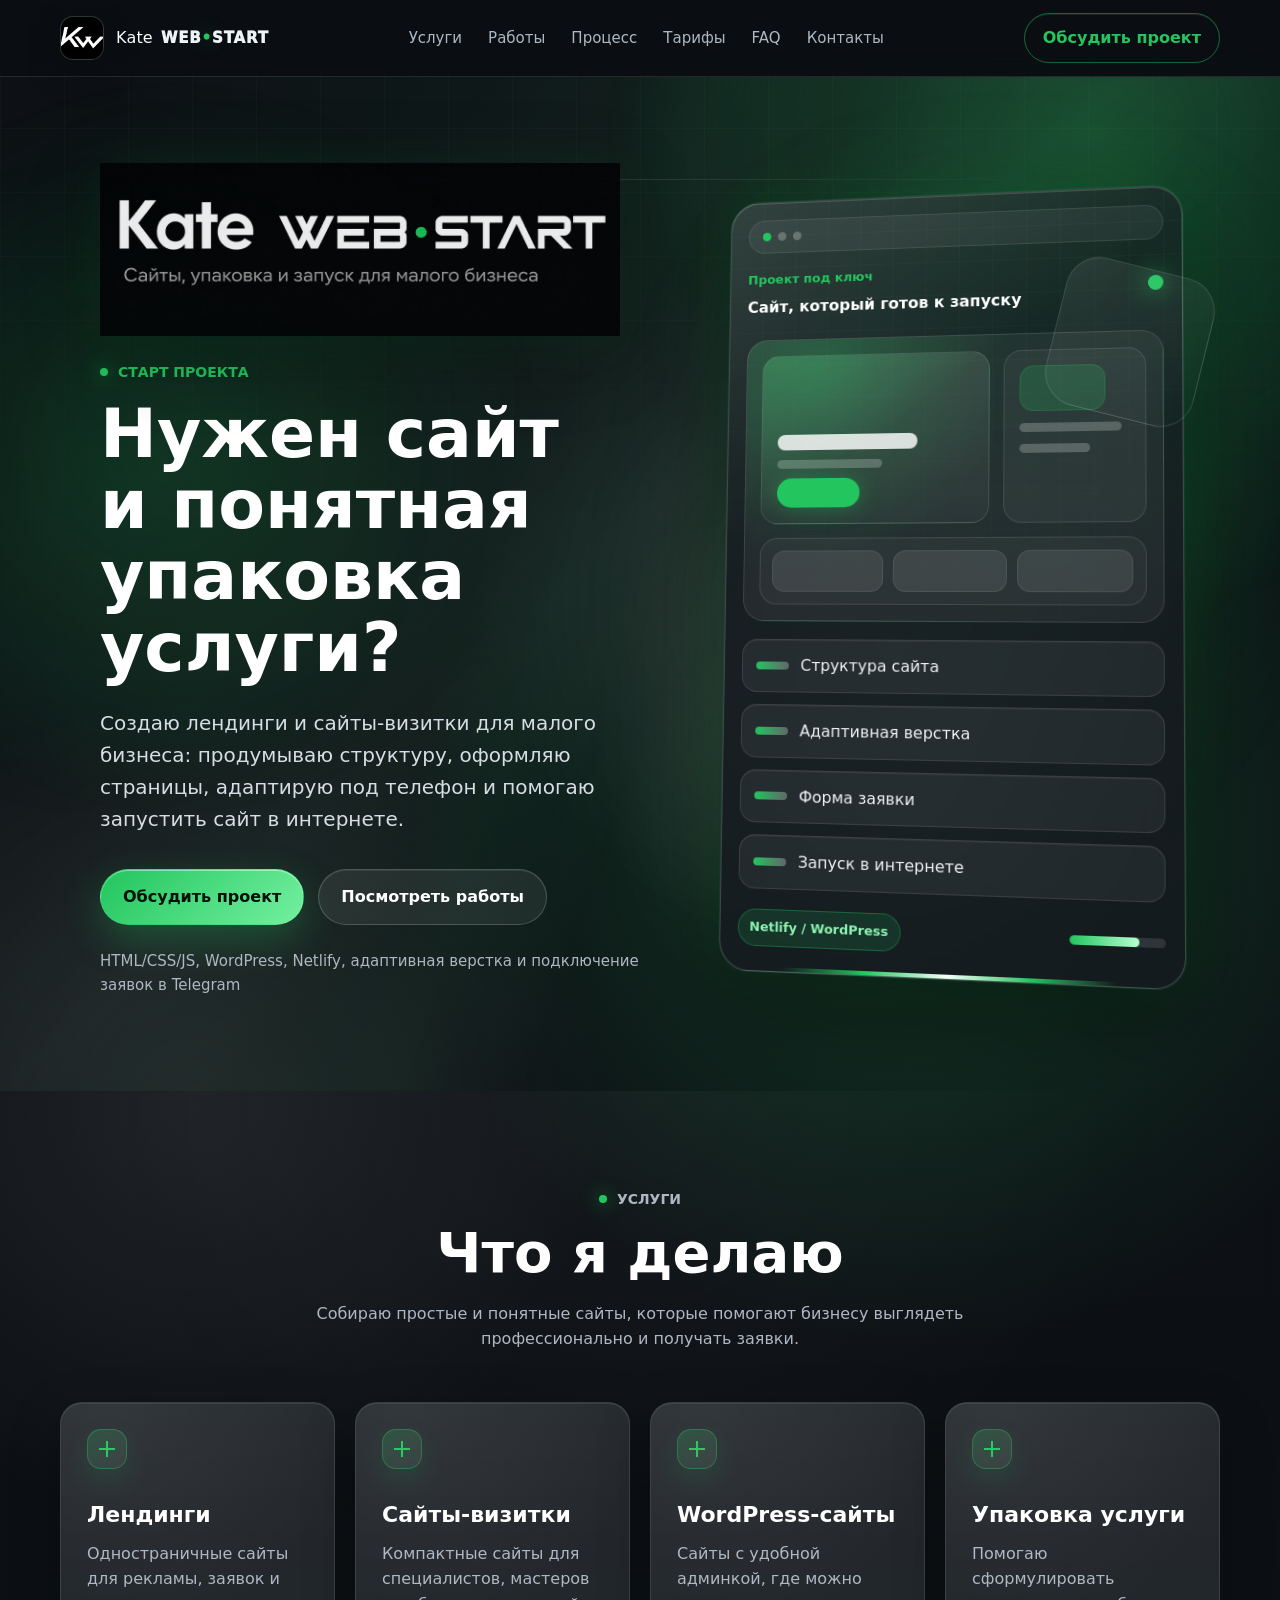
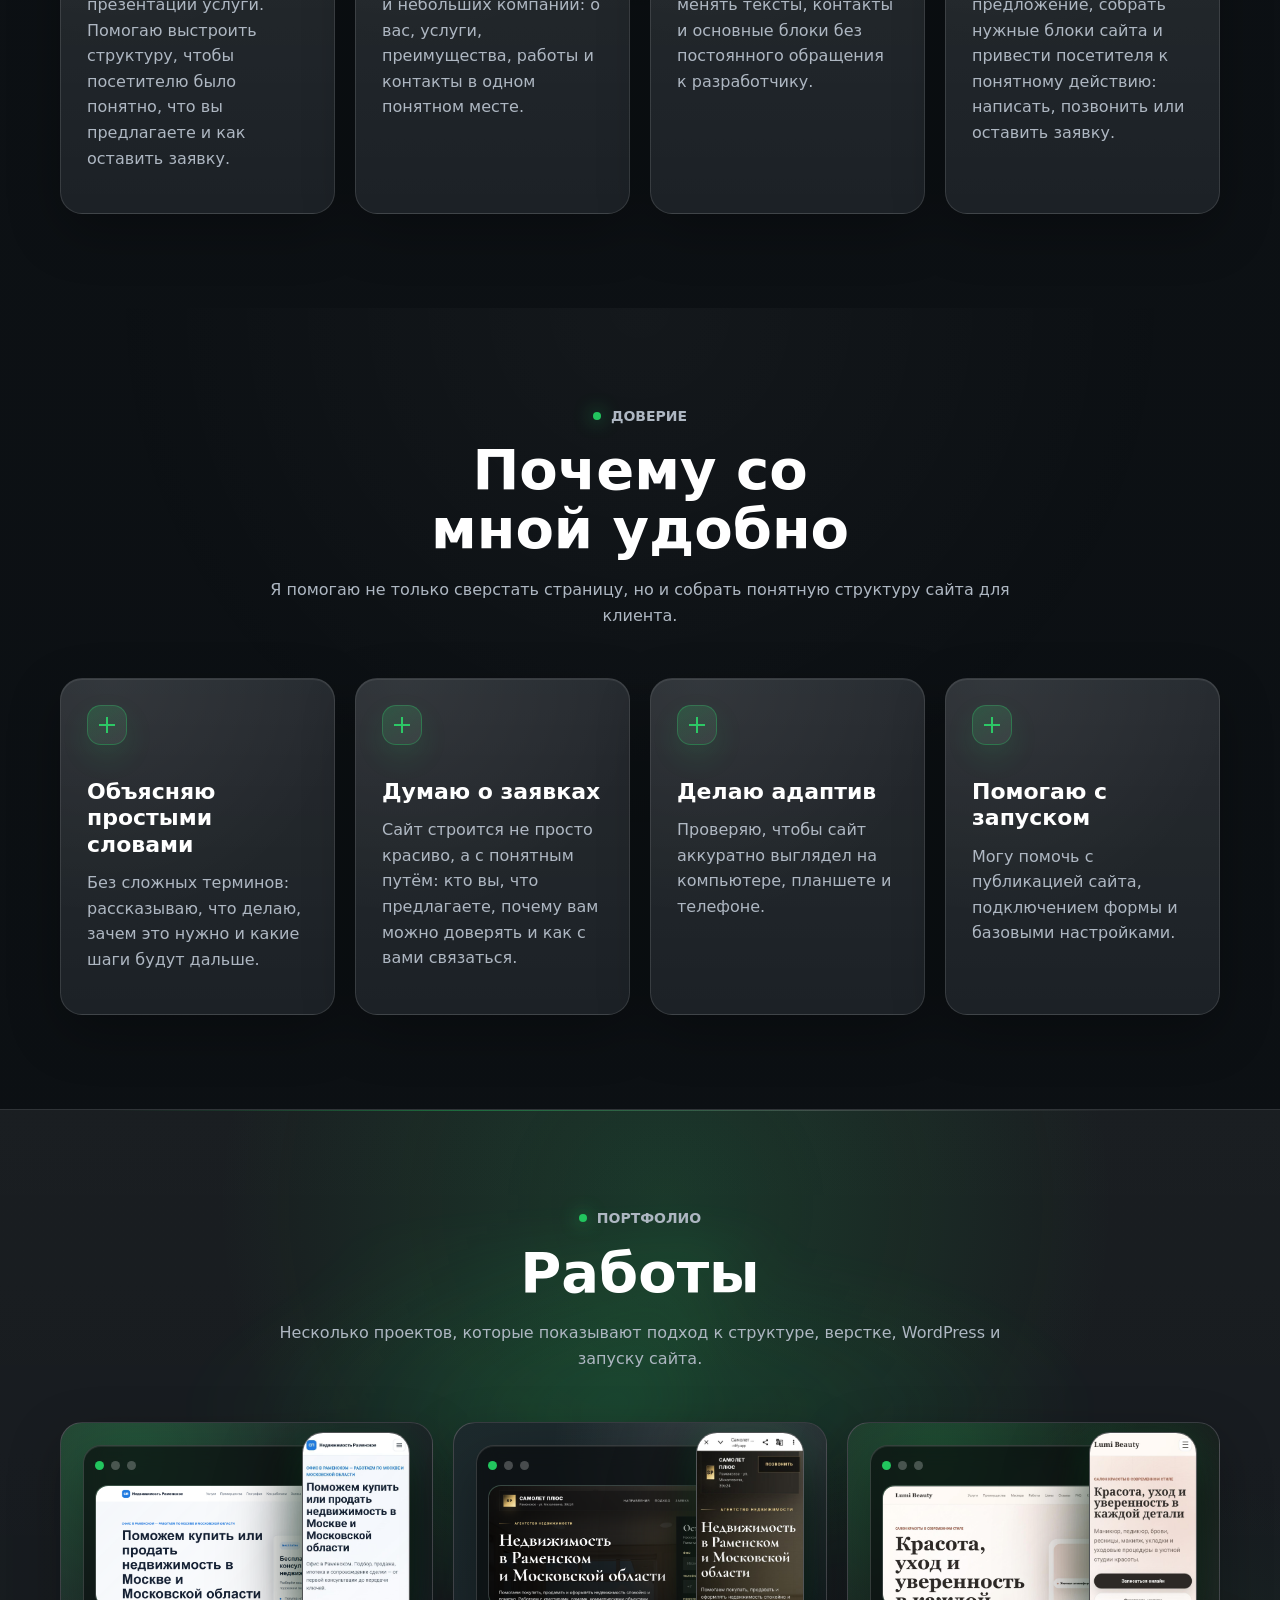
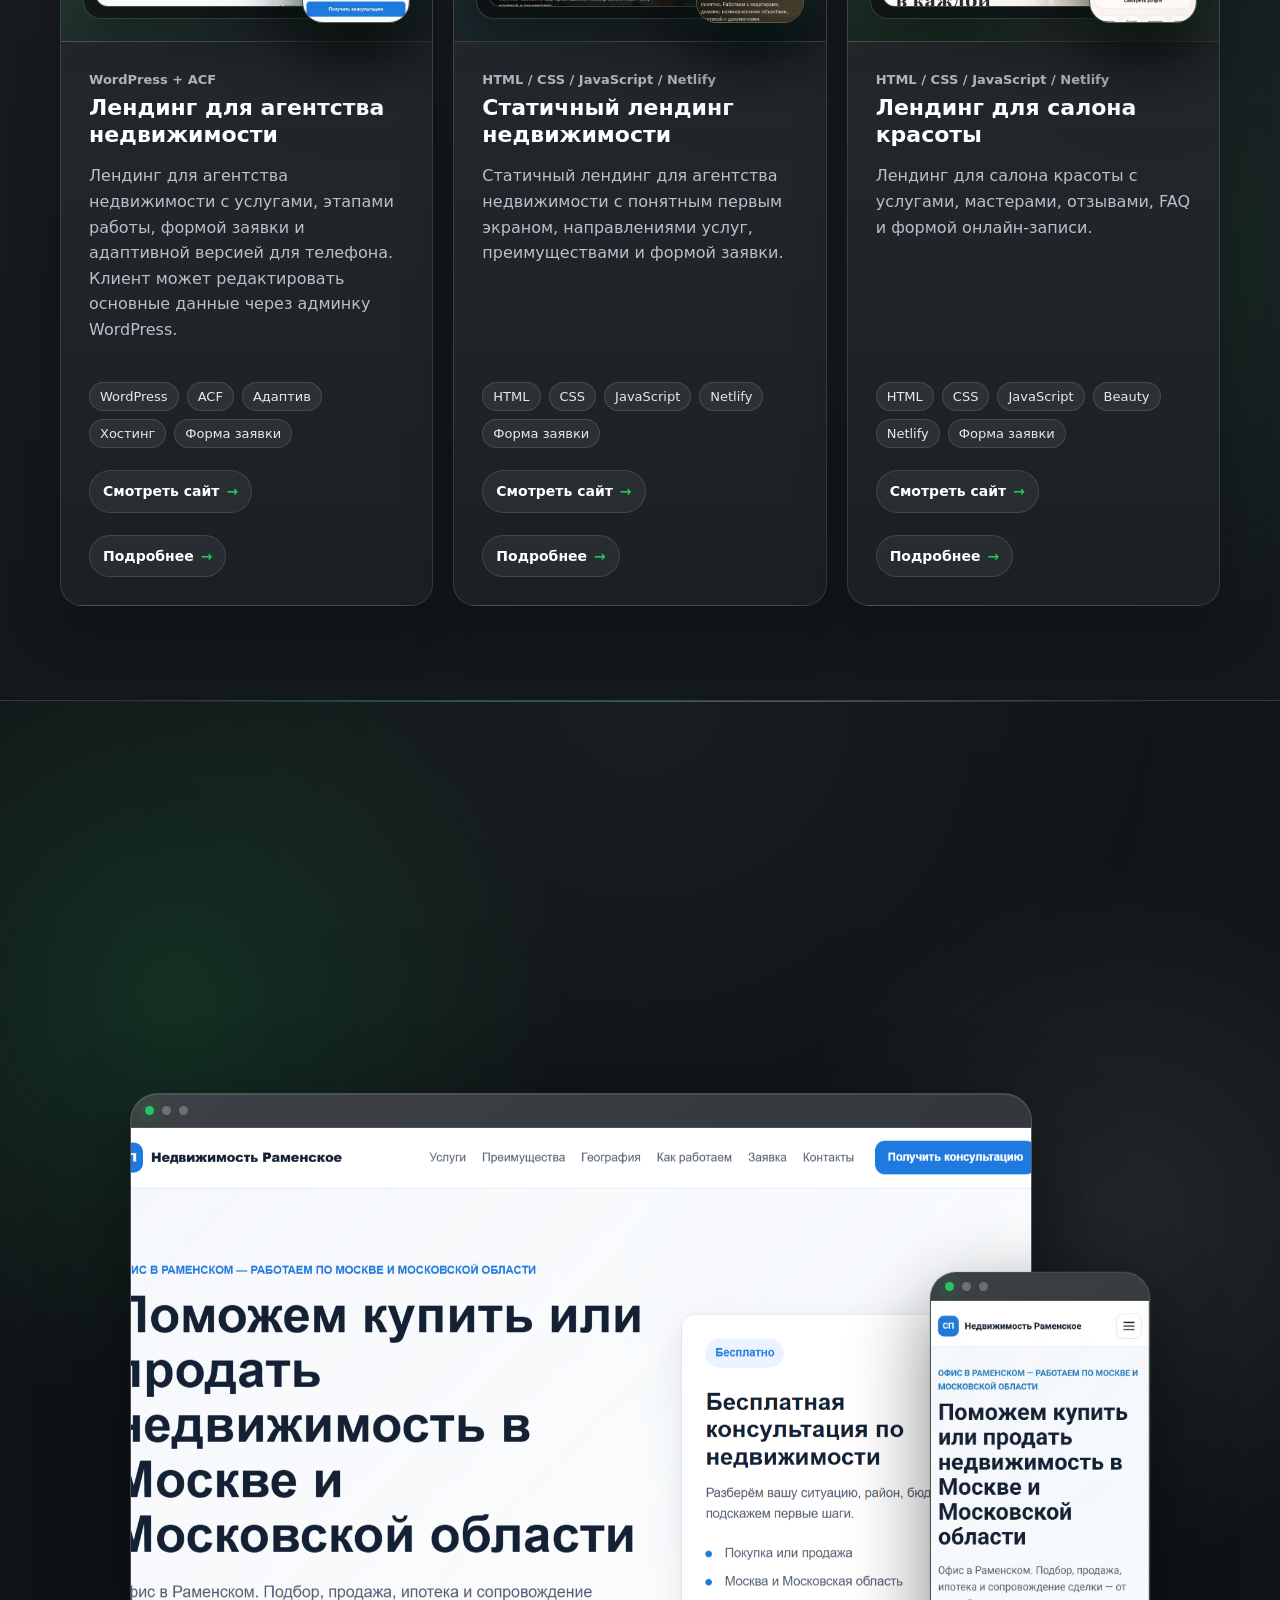
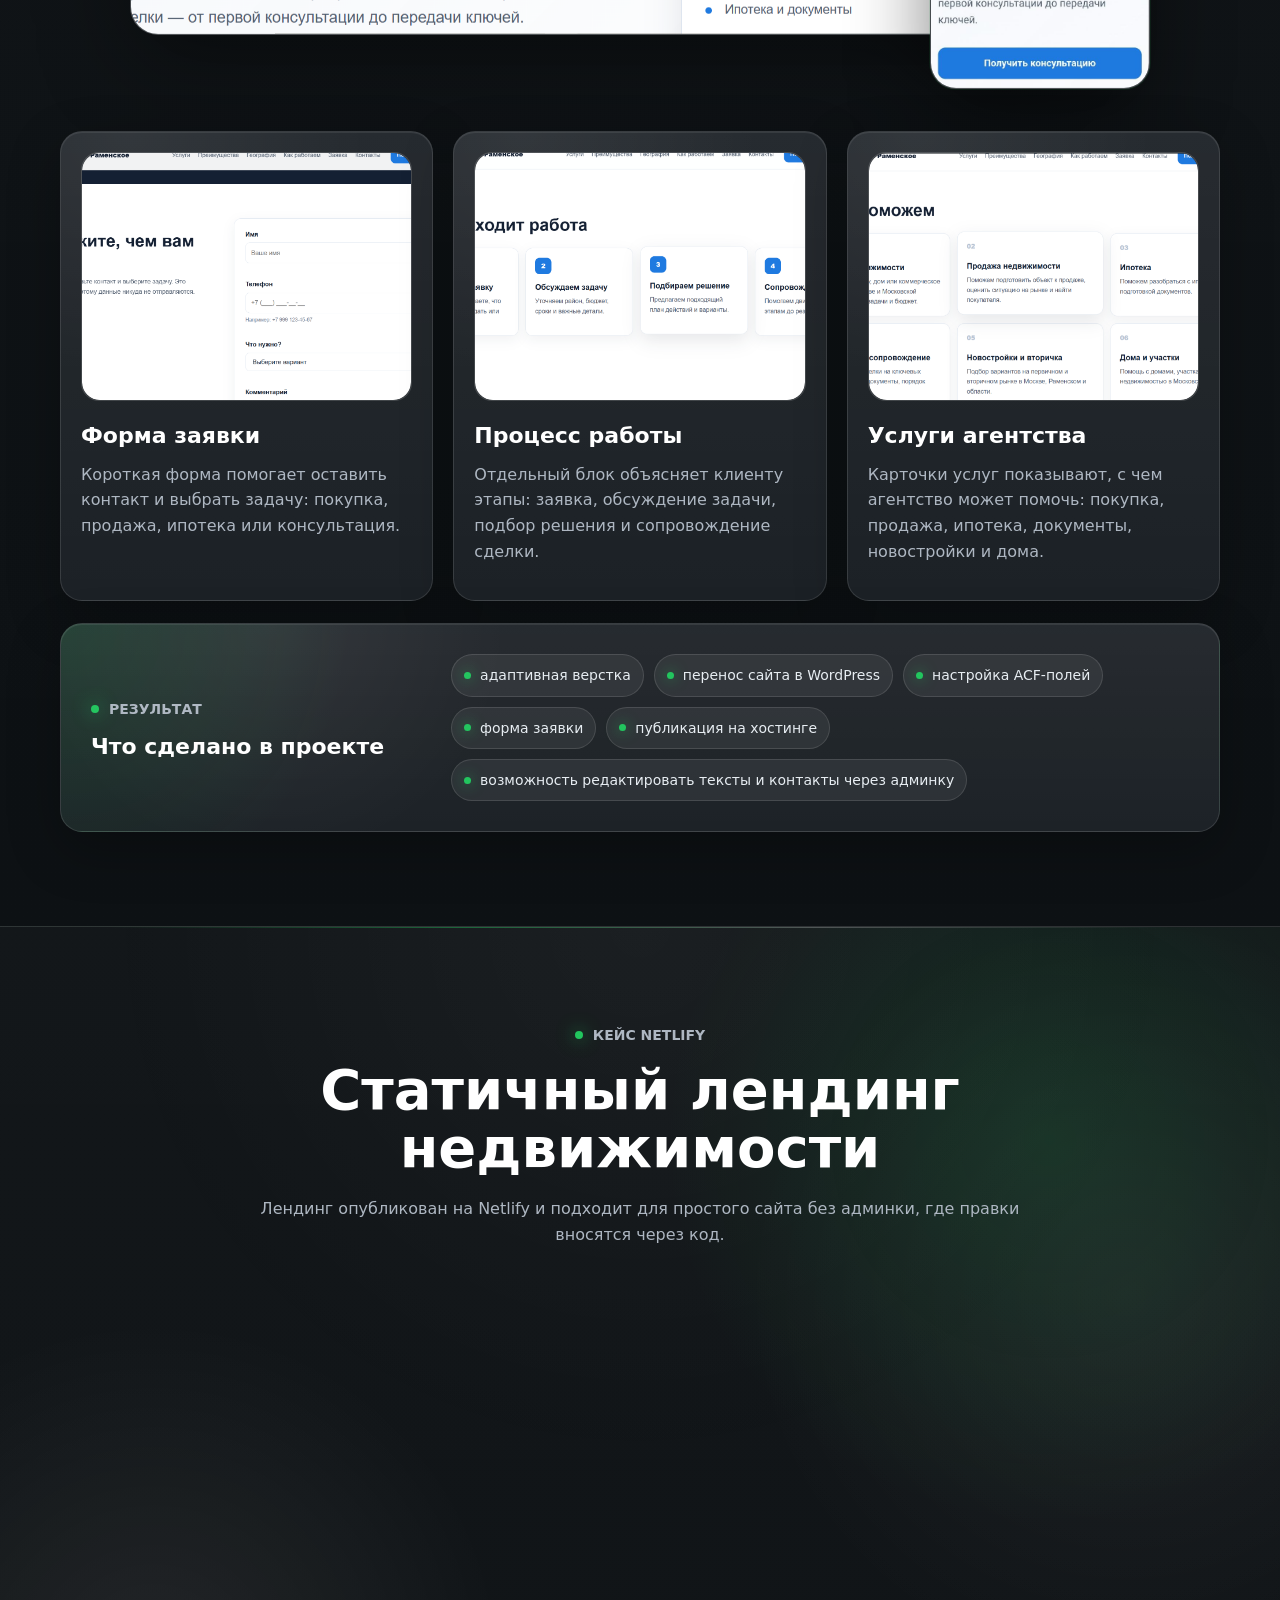
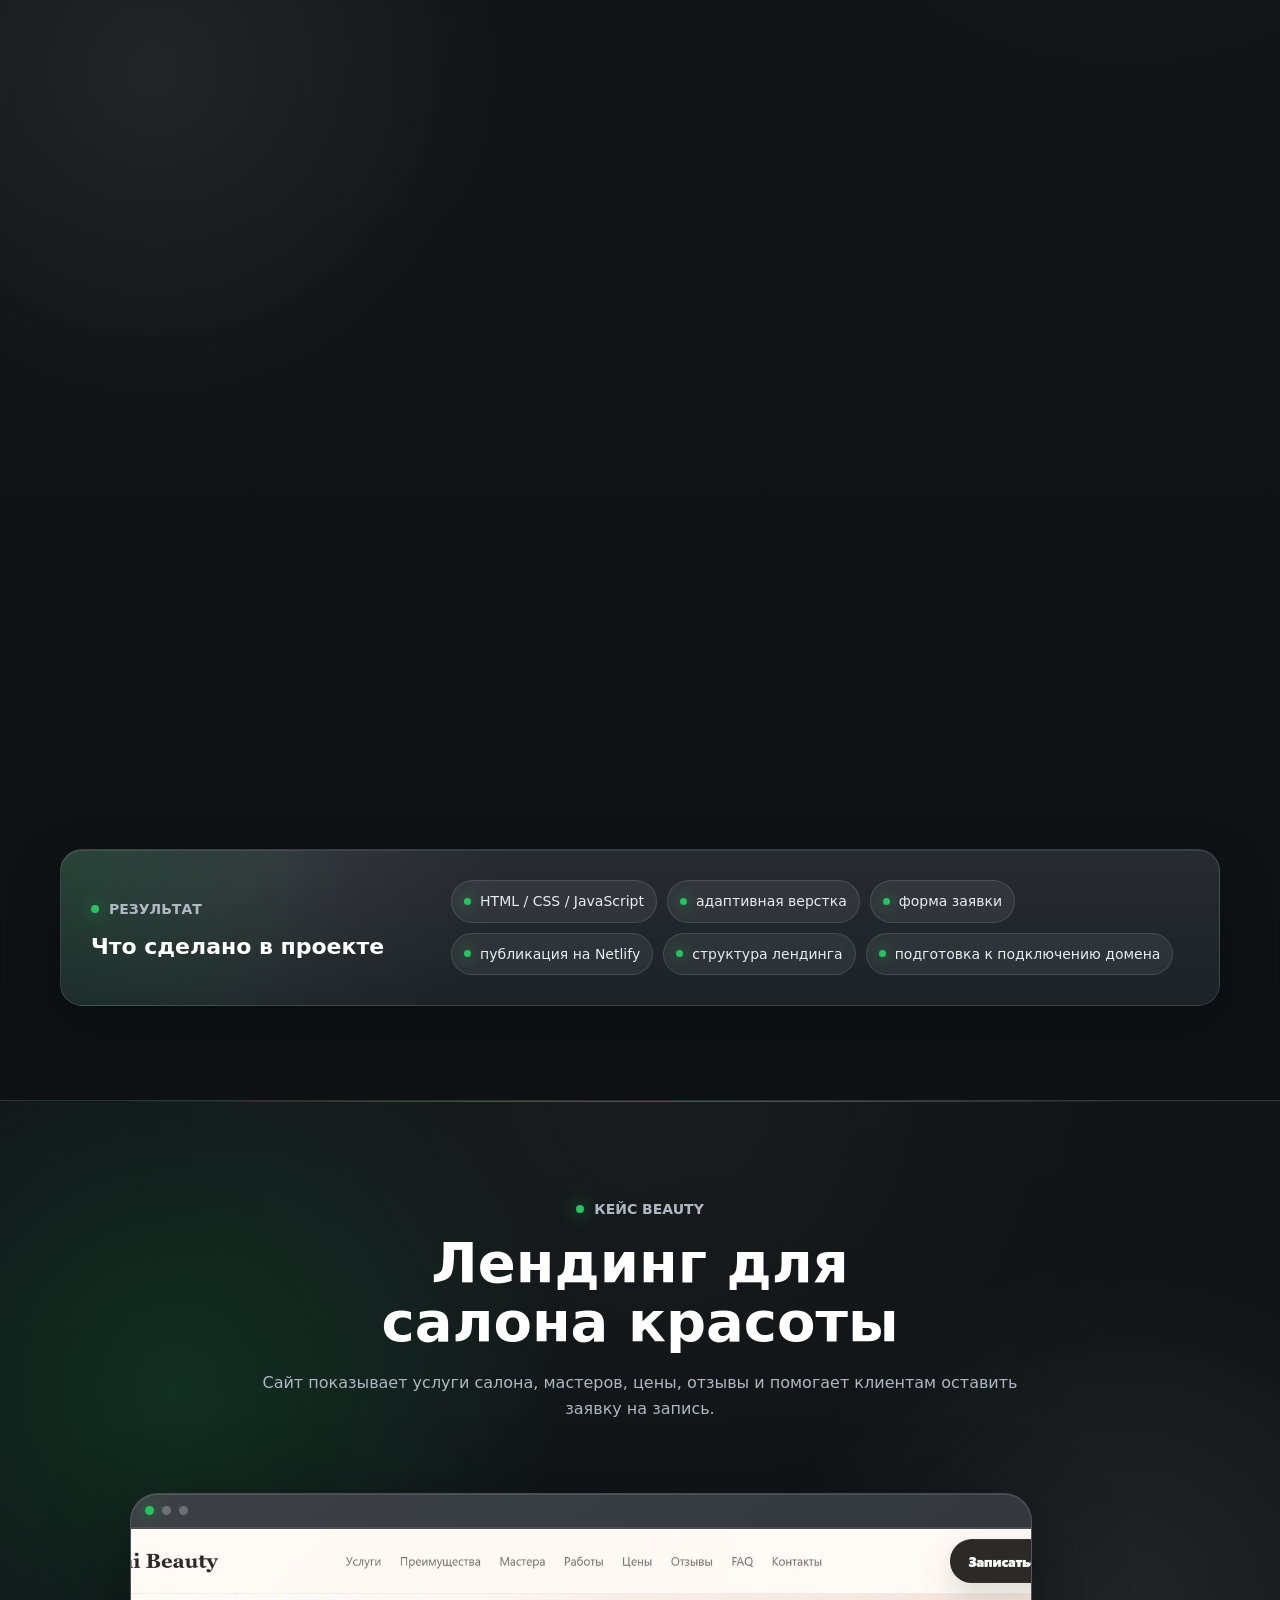
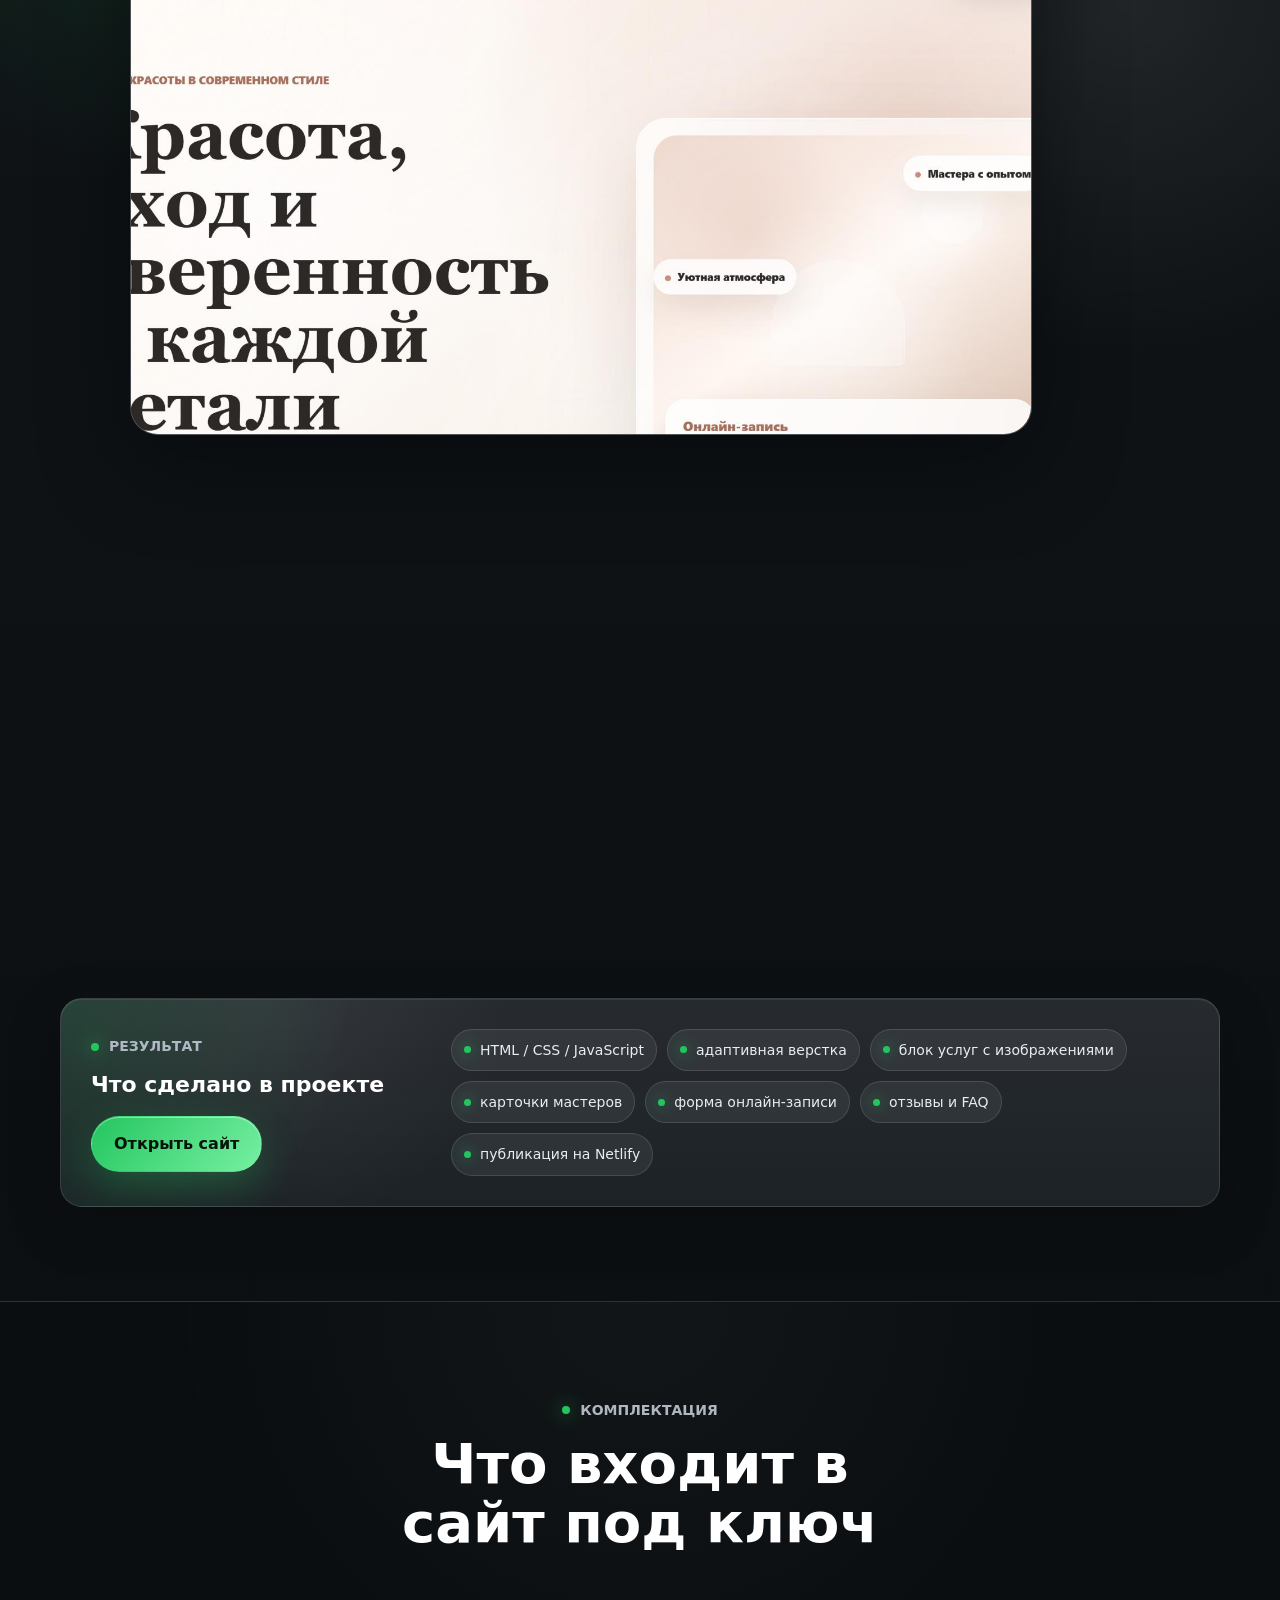
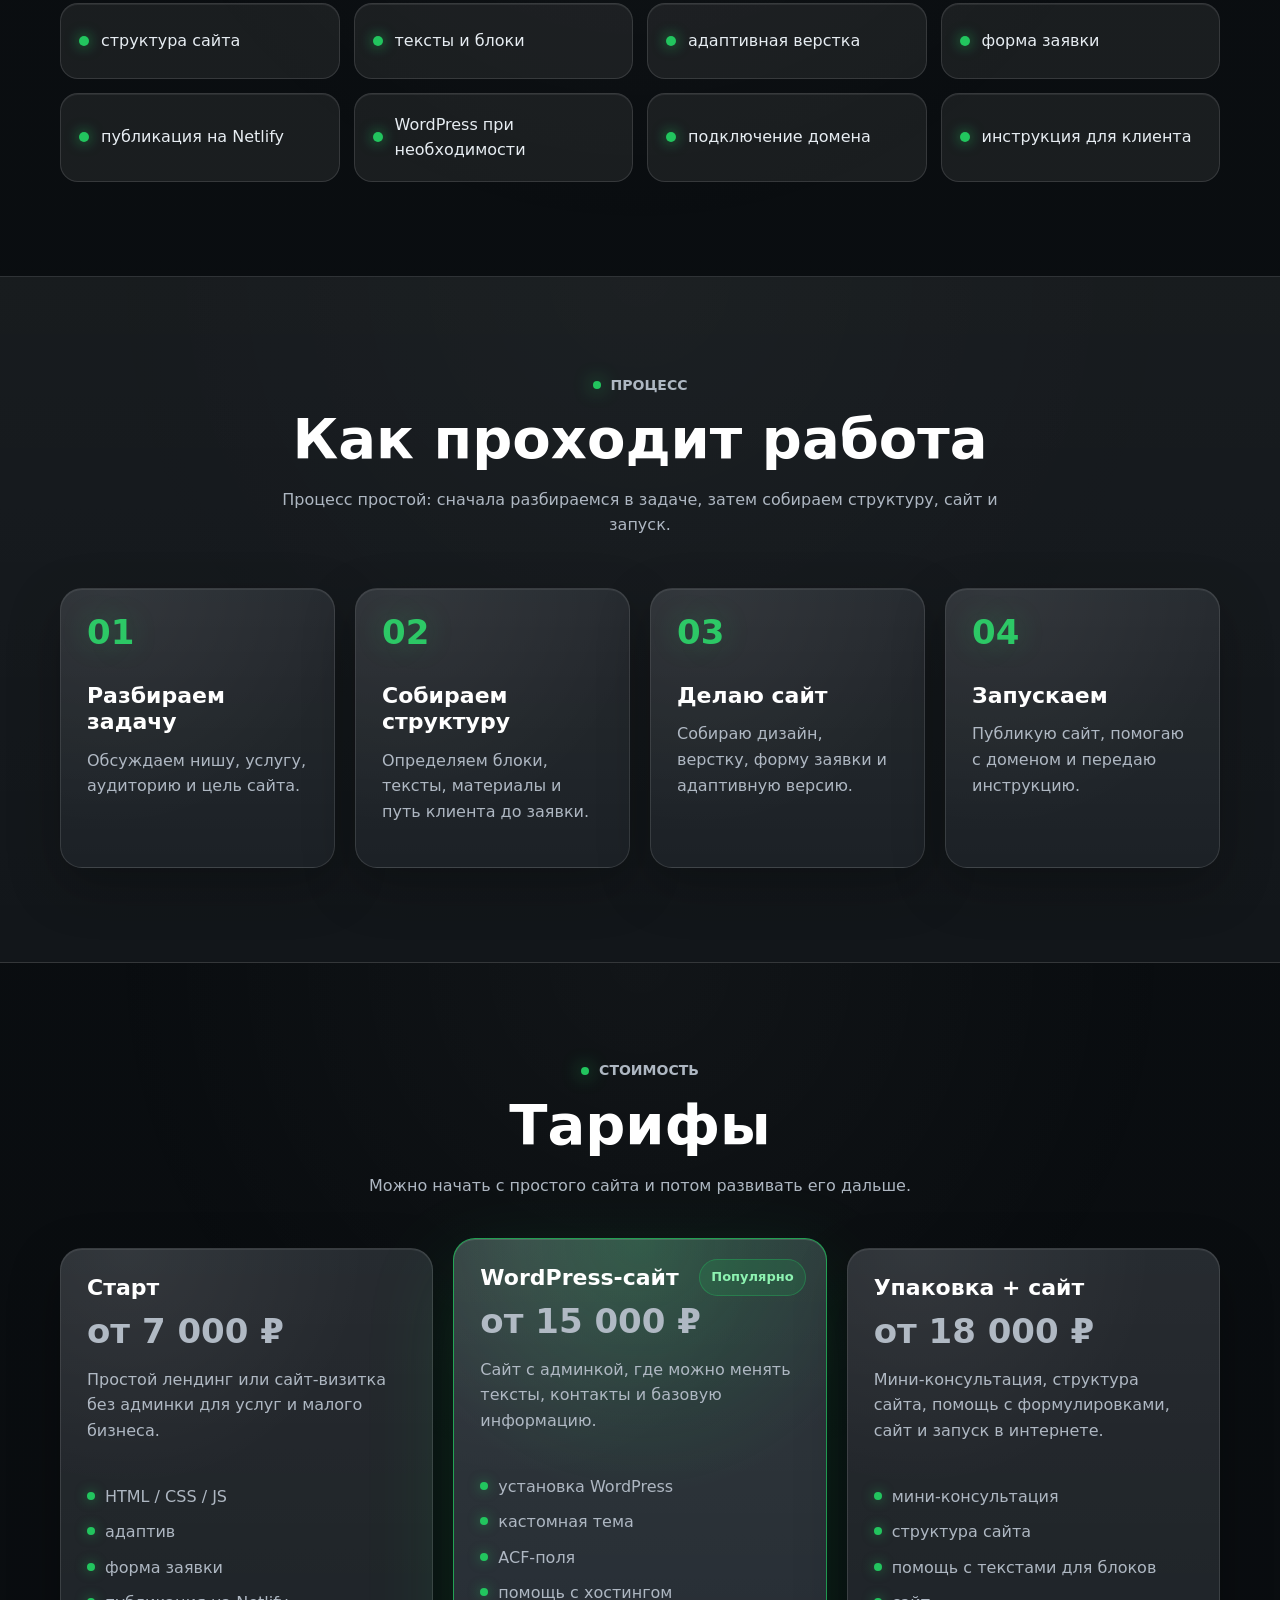
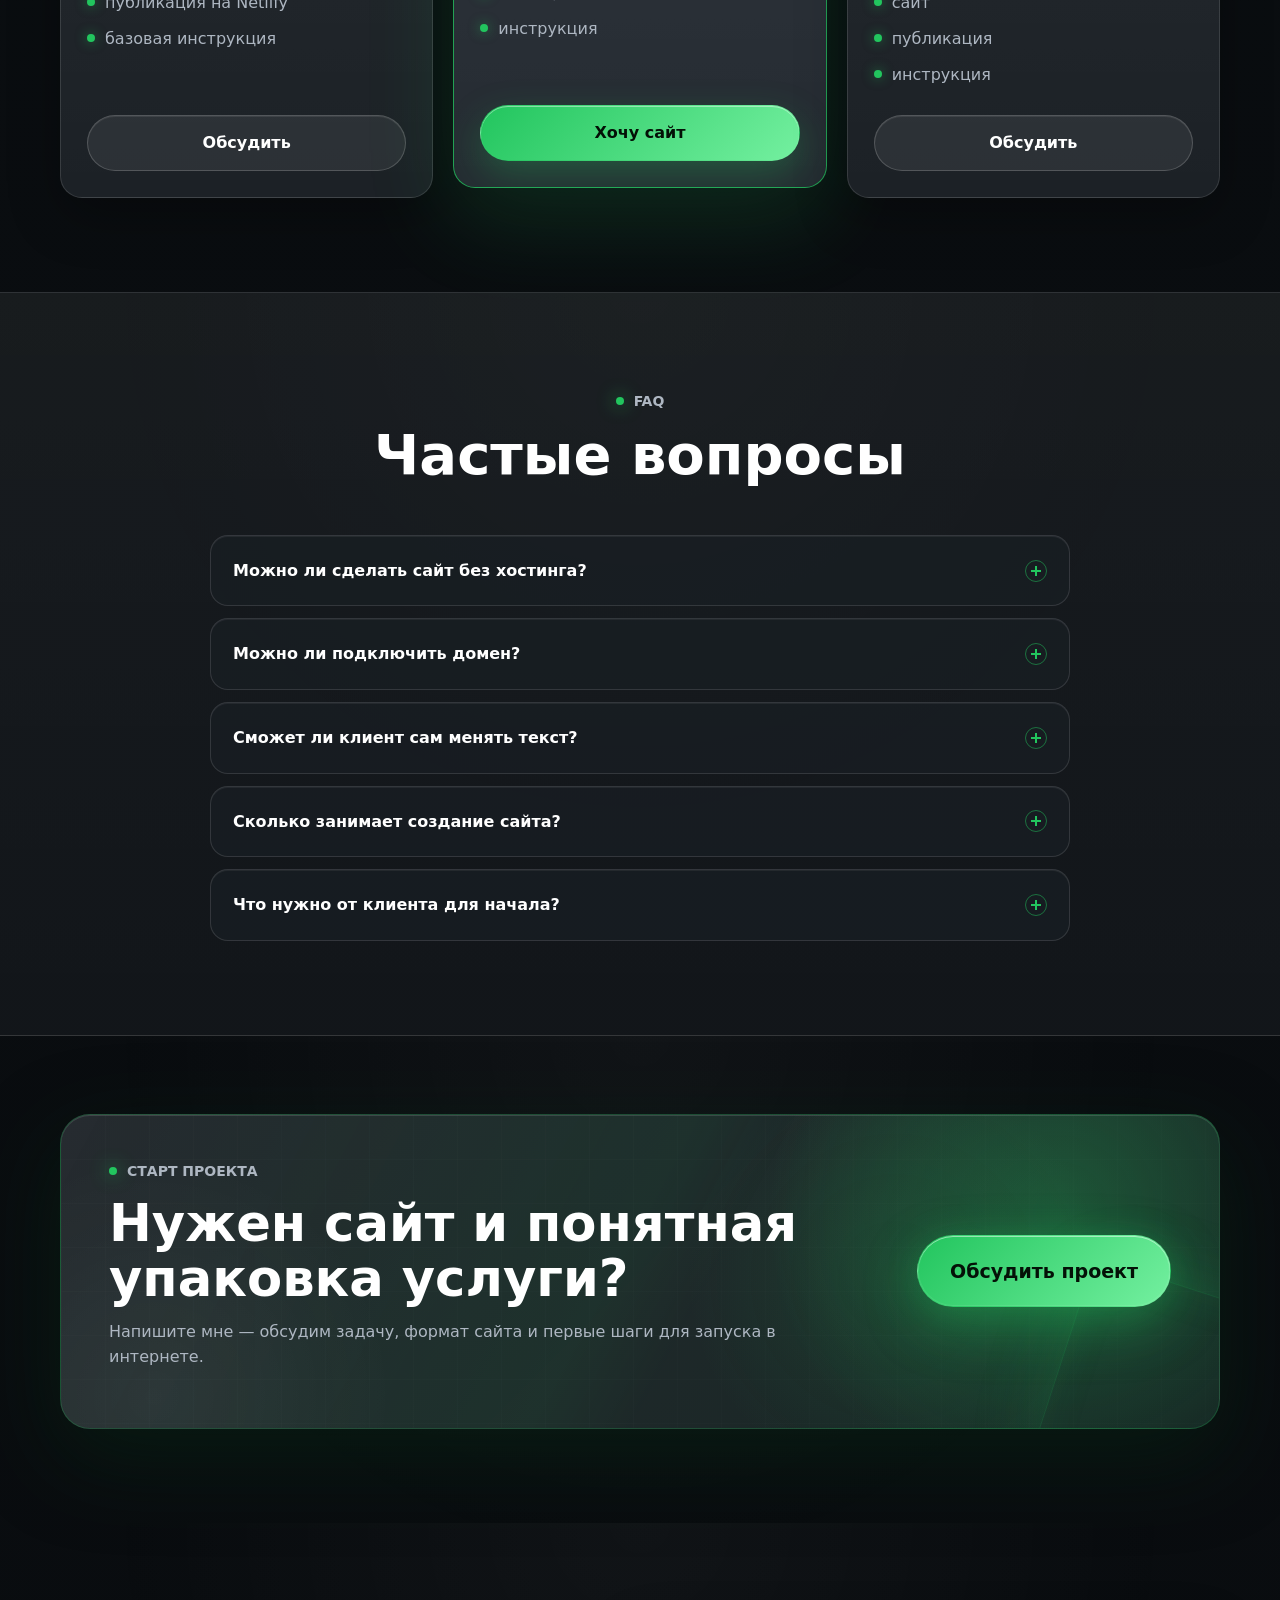
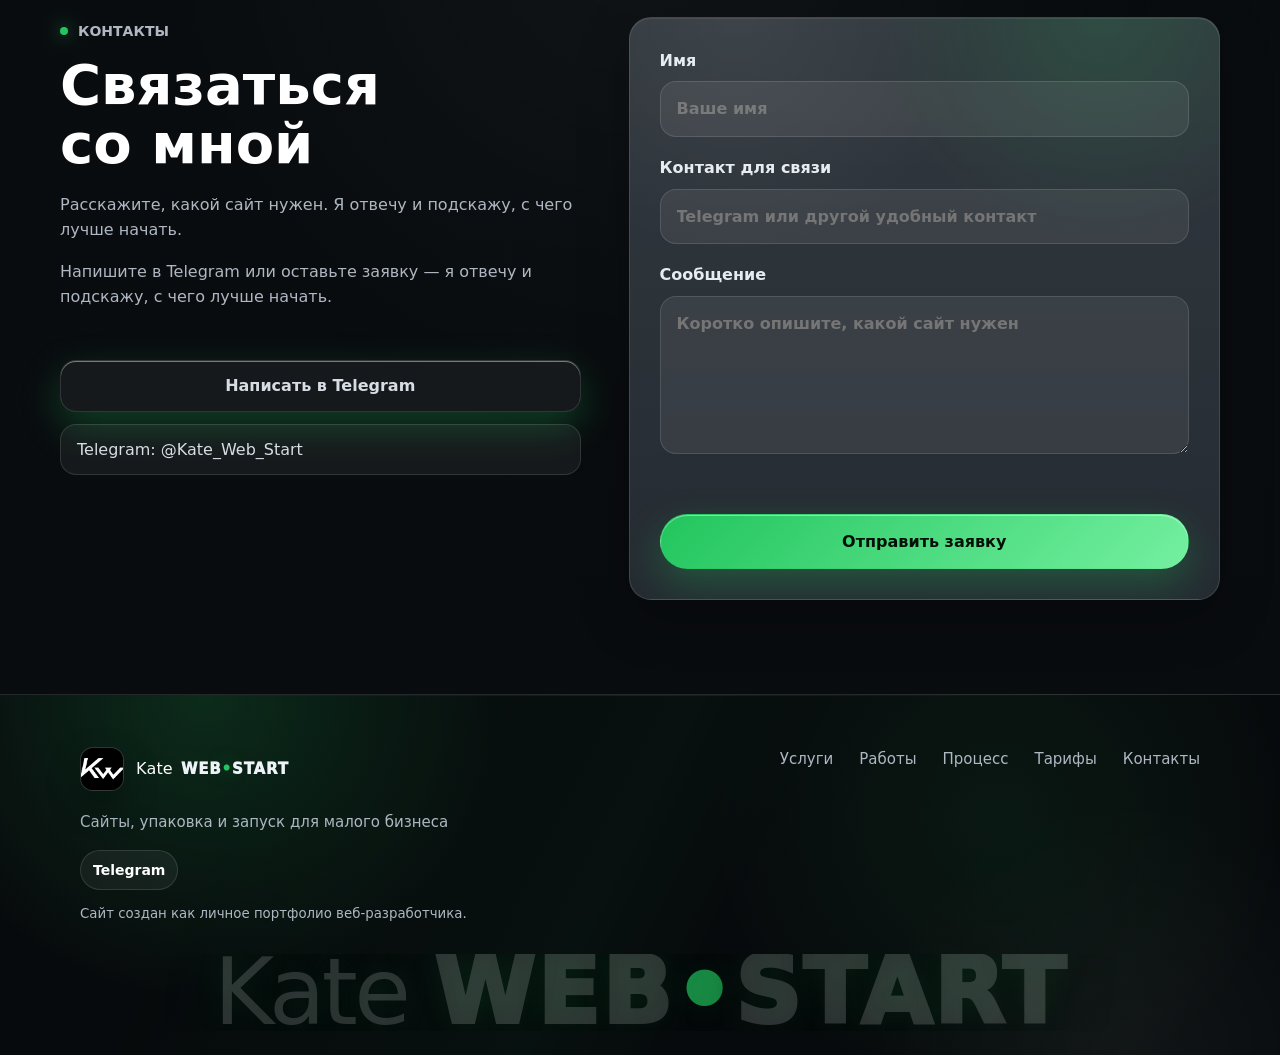
==== commit e49ebc55: "Add files via upload" ====
--- a/index.html
+++ b/index.html
@@ -28,6 +28,19 @@
     <meta name="twitter:image" content="https://katewebstart.ru/assets/images/og-image.jpg" />
     <link rel="icon" href="assets/images/kate-webstart-logo.png" />
     <link rel="stylesheet" href="styles.css" />
+    <!-- Yandex.Metrika counter -->
+    <script type="text/javascript">
+      (function(m,e,t,r,i,k,a){
+          m[i]=m[i]||function(){(m[i].a=m[i].a||[]).push(arguments)};
+          m[i].l=1*new Date();
+          for (var j = 0; j < document.scripts.length; j++) {if (document.scripts[j].src === r) { return; }}
+          k=e.createElement(t),a=e.getElementsByTagName(t)[0],k.async=1,k.src=r,a.parentNode.insertBefore(k,a)
+      })(window, document,'script','https://mc.yandex.ru/metrika/tag.js?id=109644065', 'ym');
+
+      ym(109644065, 'init', {ssr:true, webvisor:true, clickmap:true, ecommerce:"dataLayer", referrer: document.referrer, url: location.href, accurateTrackBounce:true, trackLinks:true});
+    </script>
+    <noscript><div><img src="https://mc.yandex.ru/watch/109644065" style="position:absolute; left:-9999px;" alt="" /></div></noscript>
+    <!-- /Yandex.Metrika counter -->
   </head>
   <body>
     <header class="site-header">
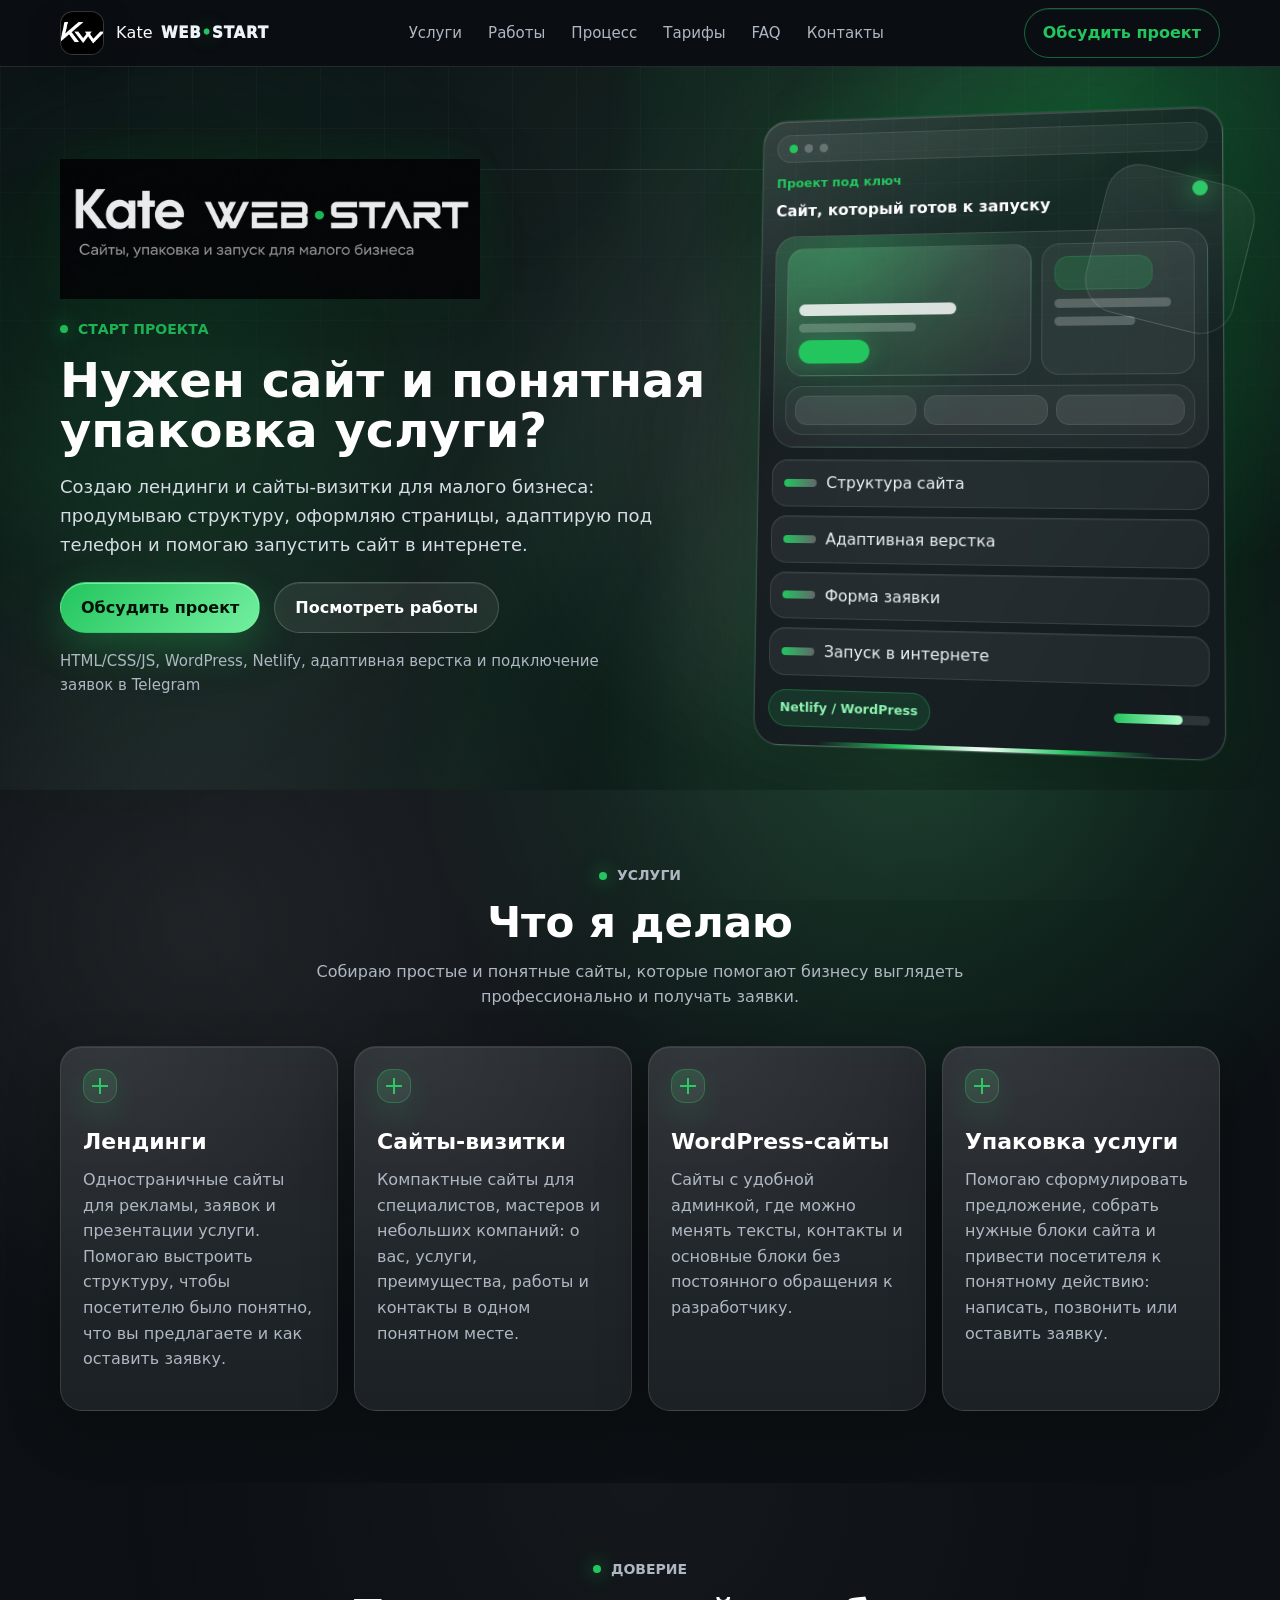
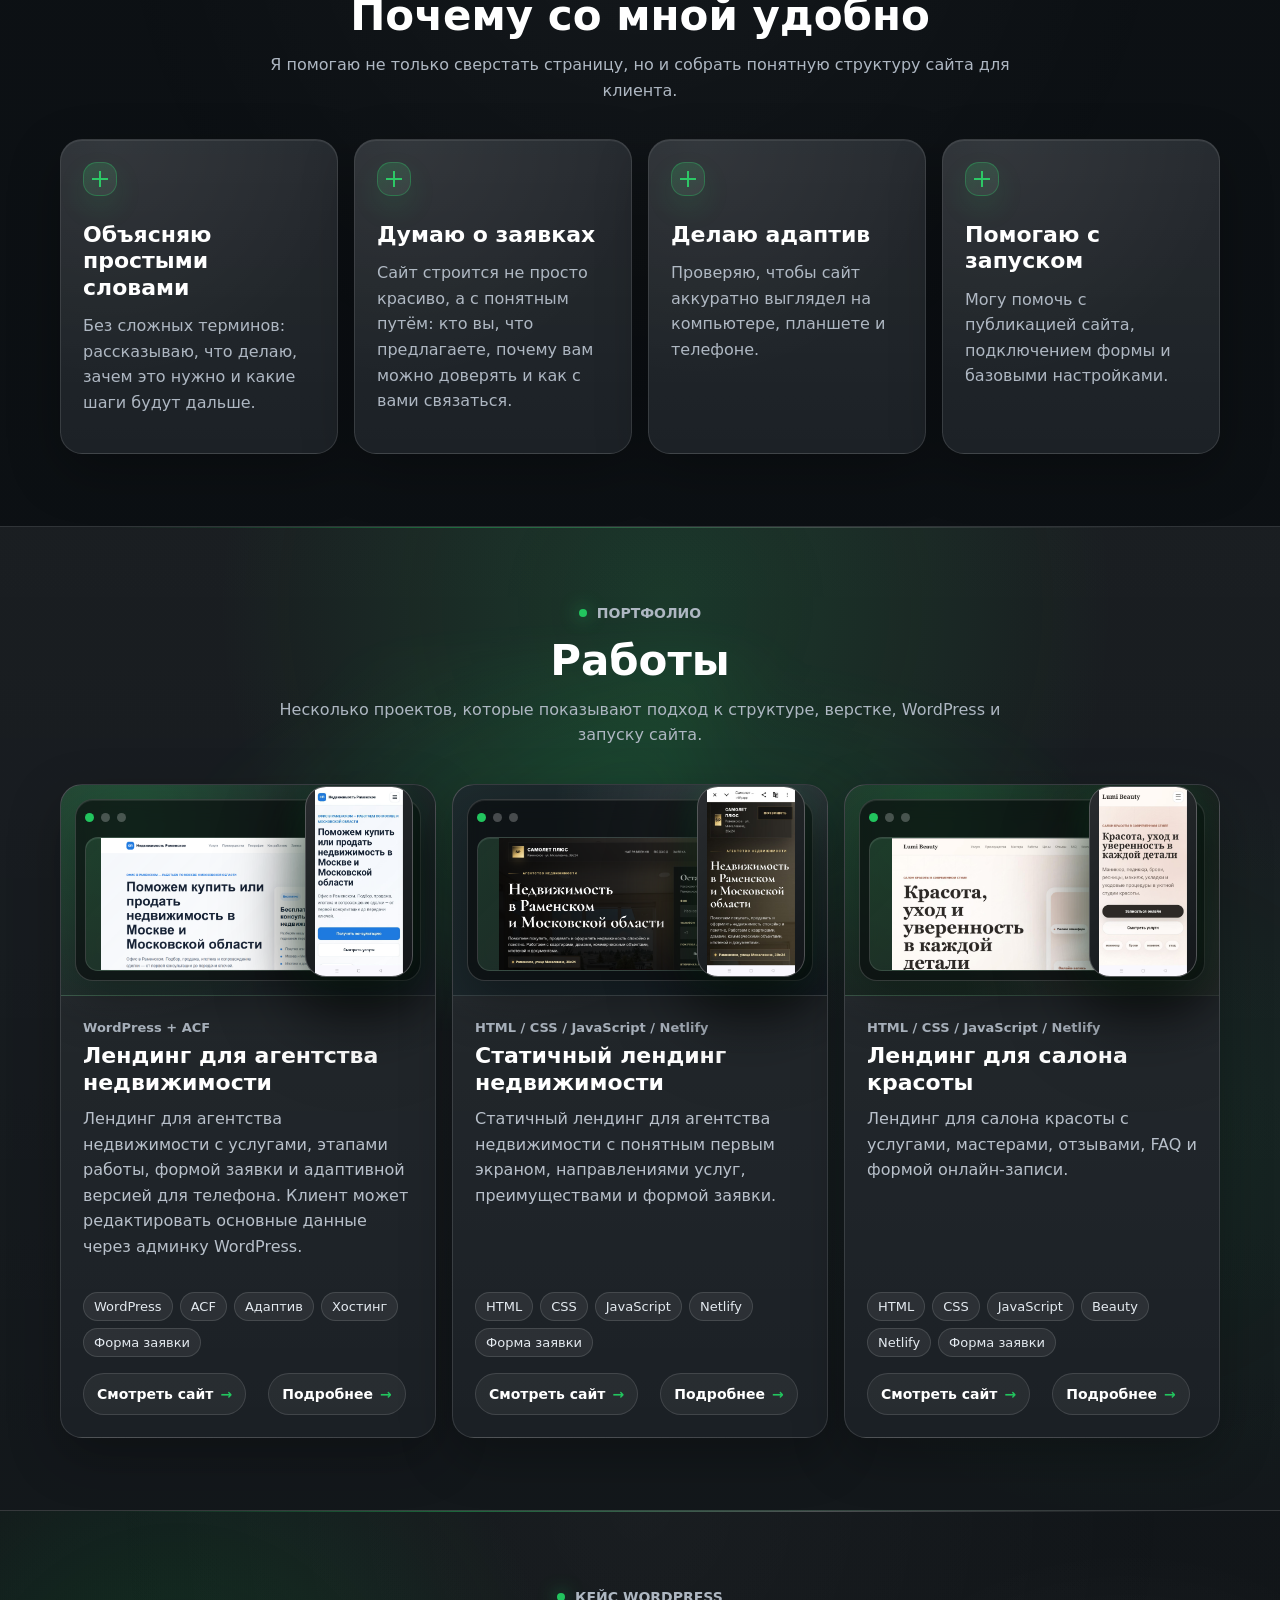
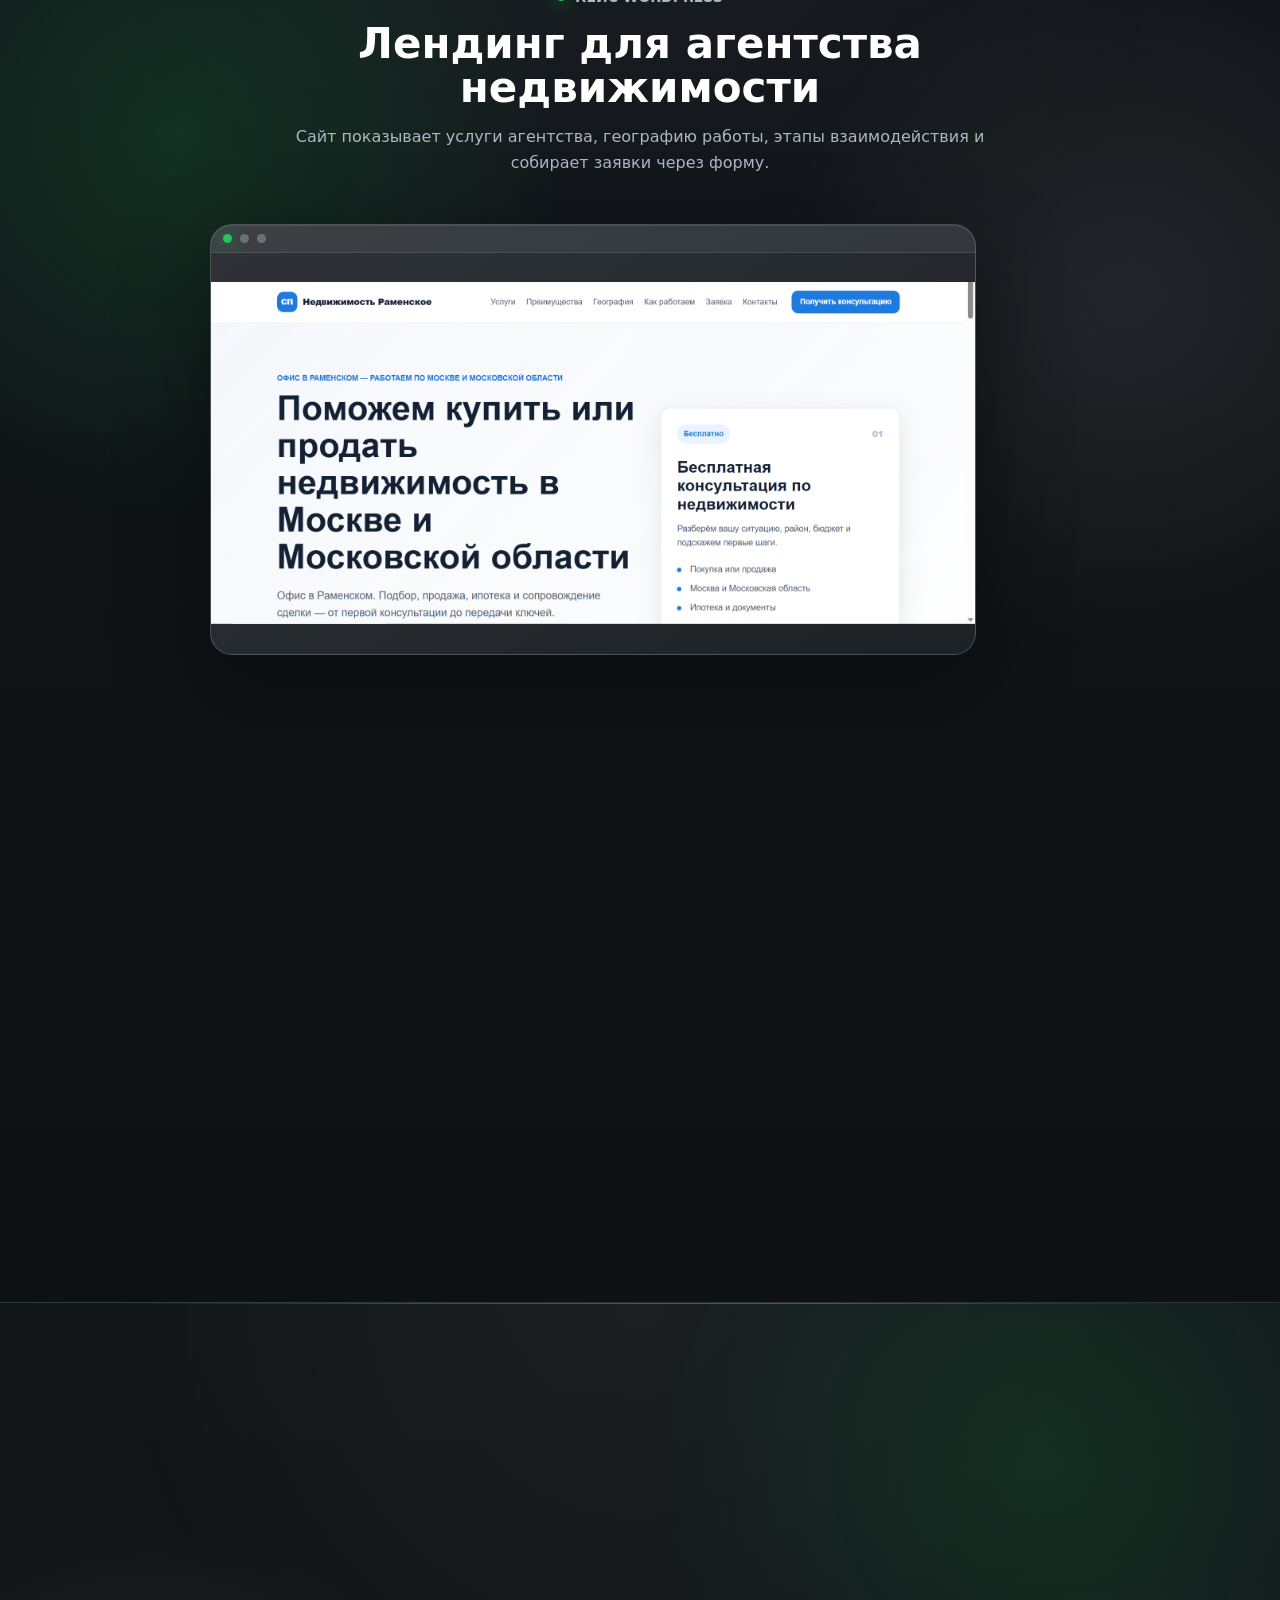
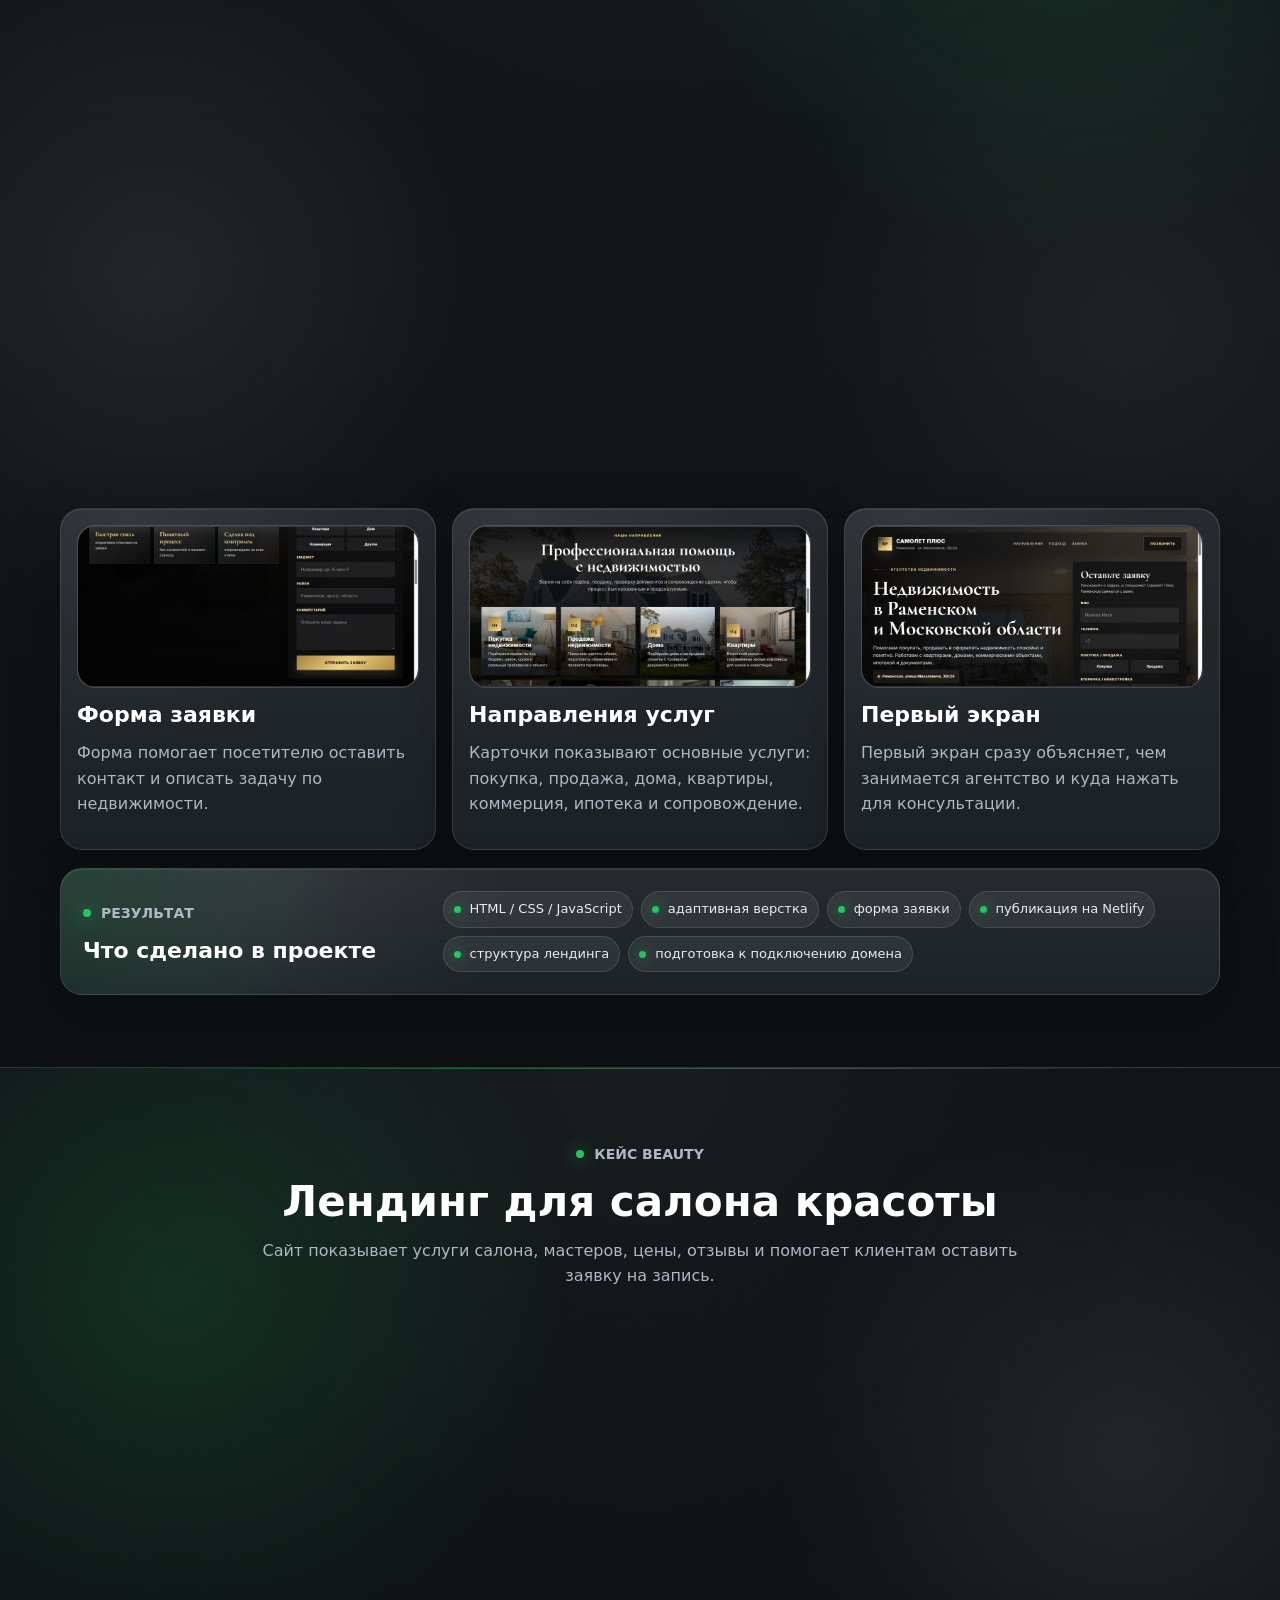
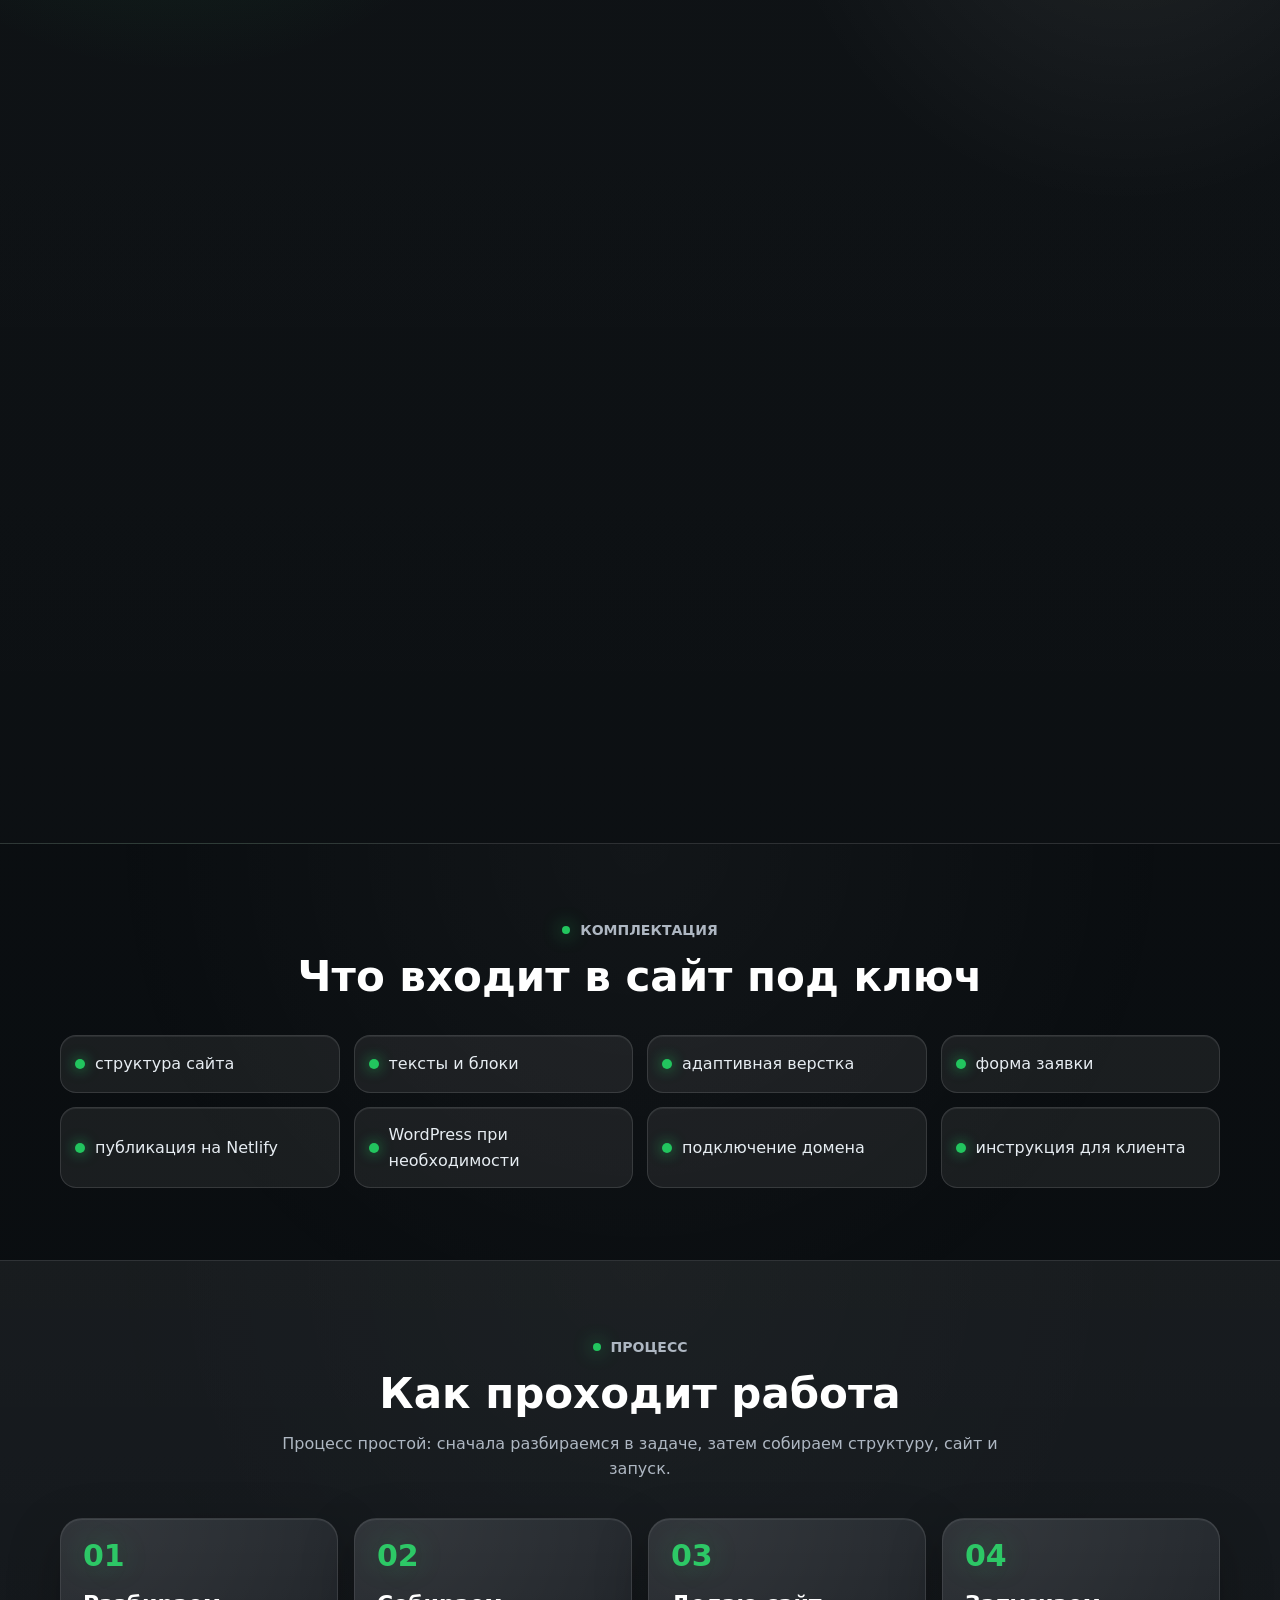
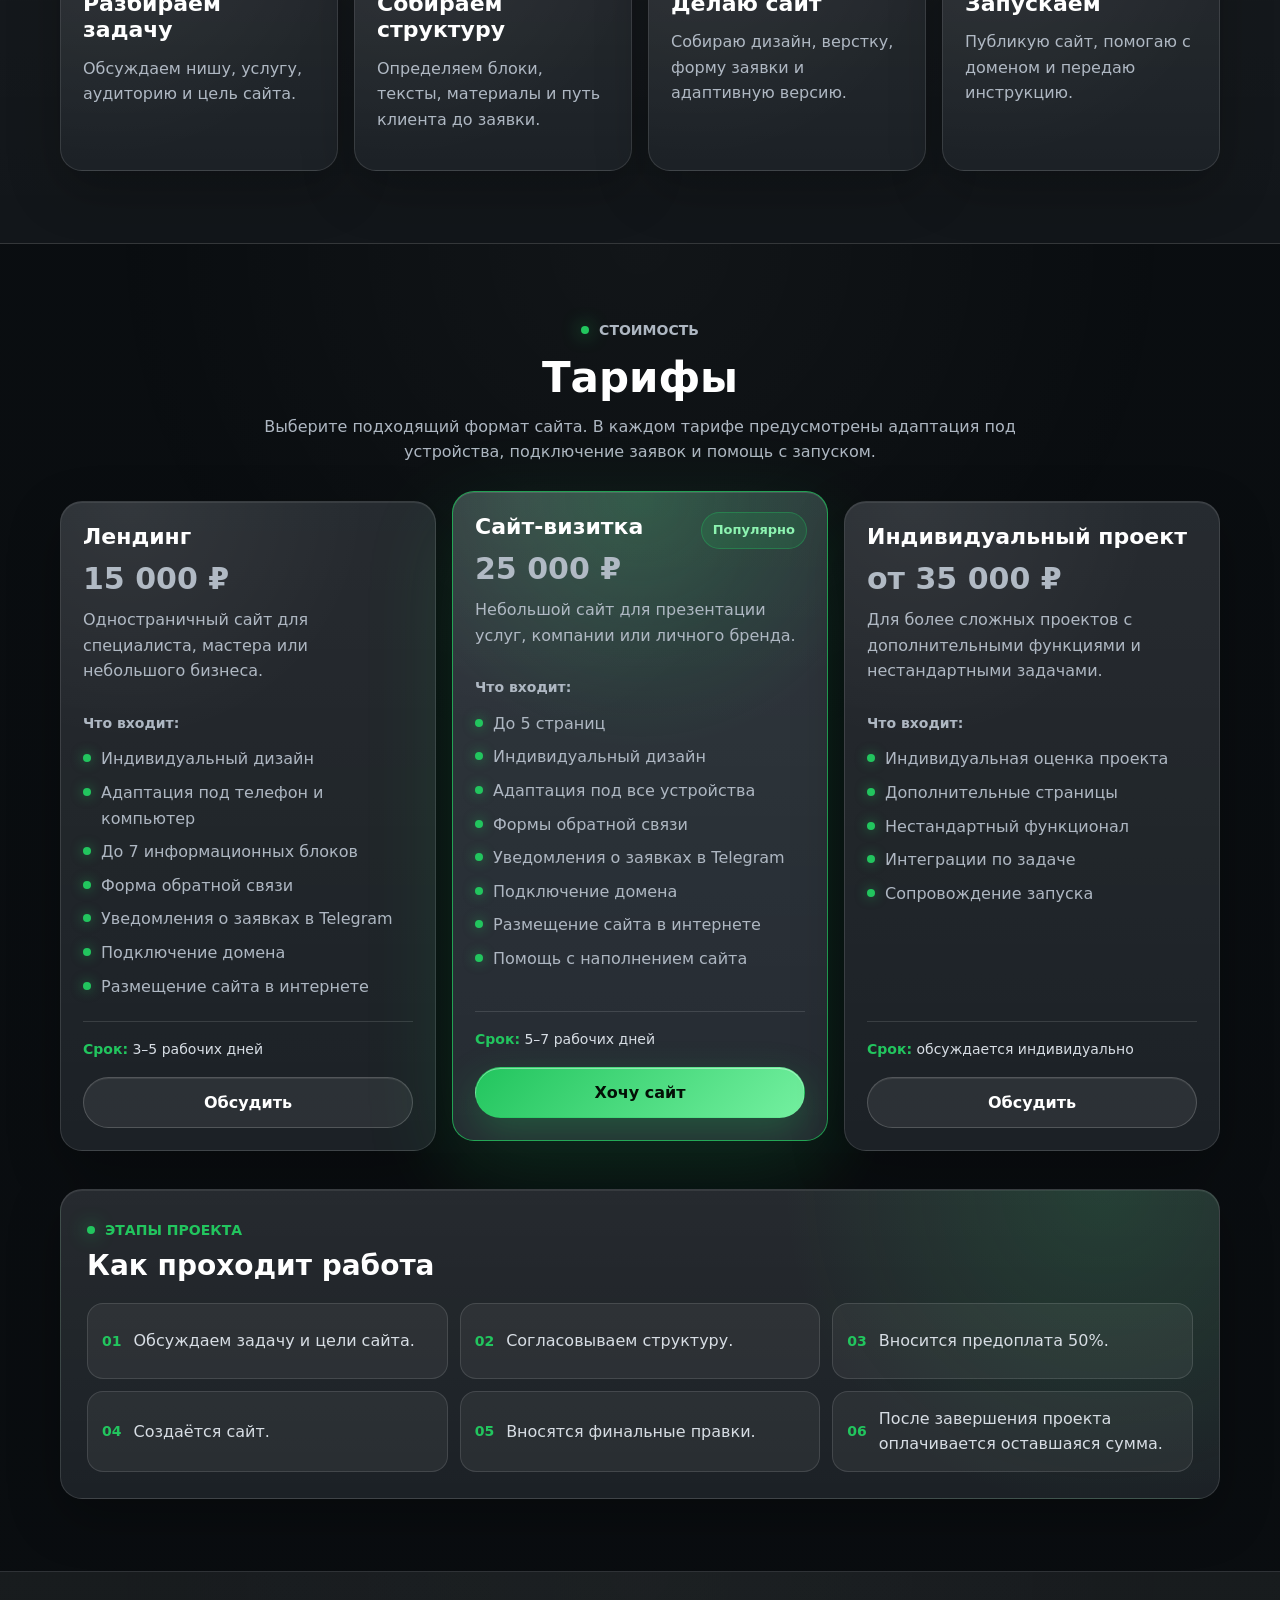
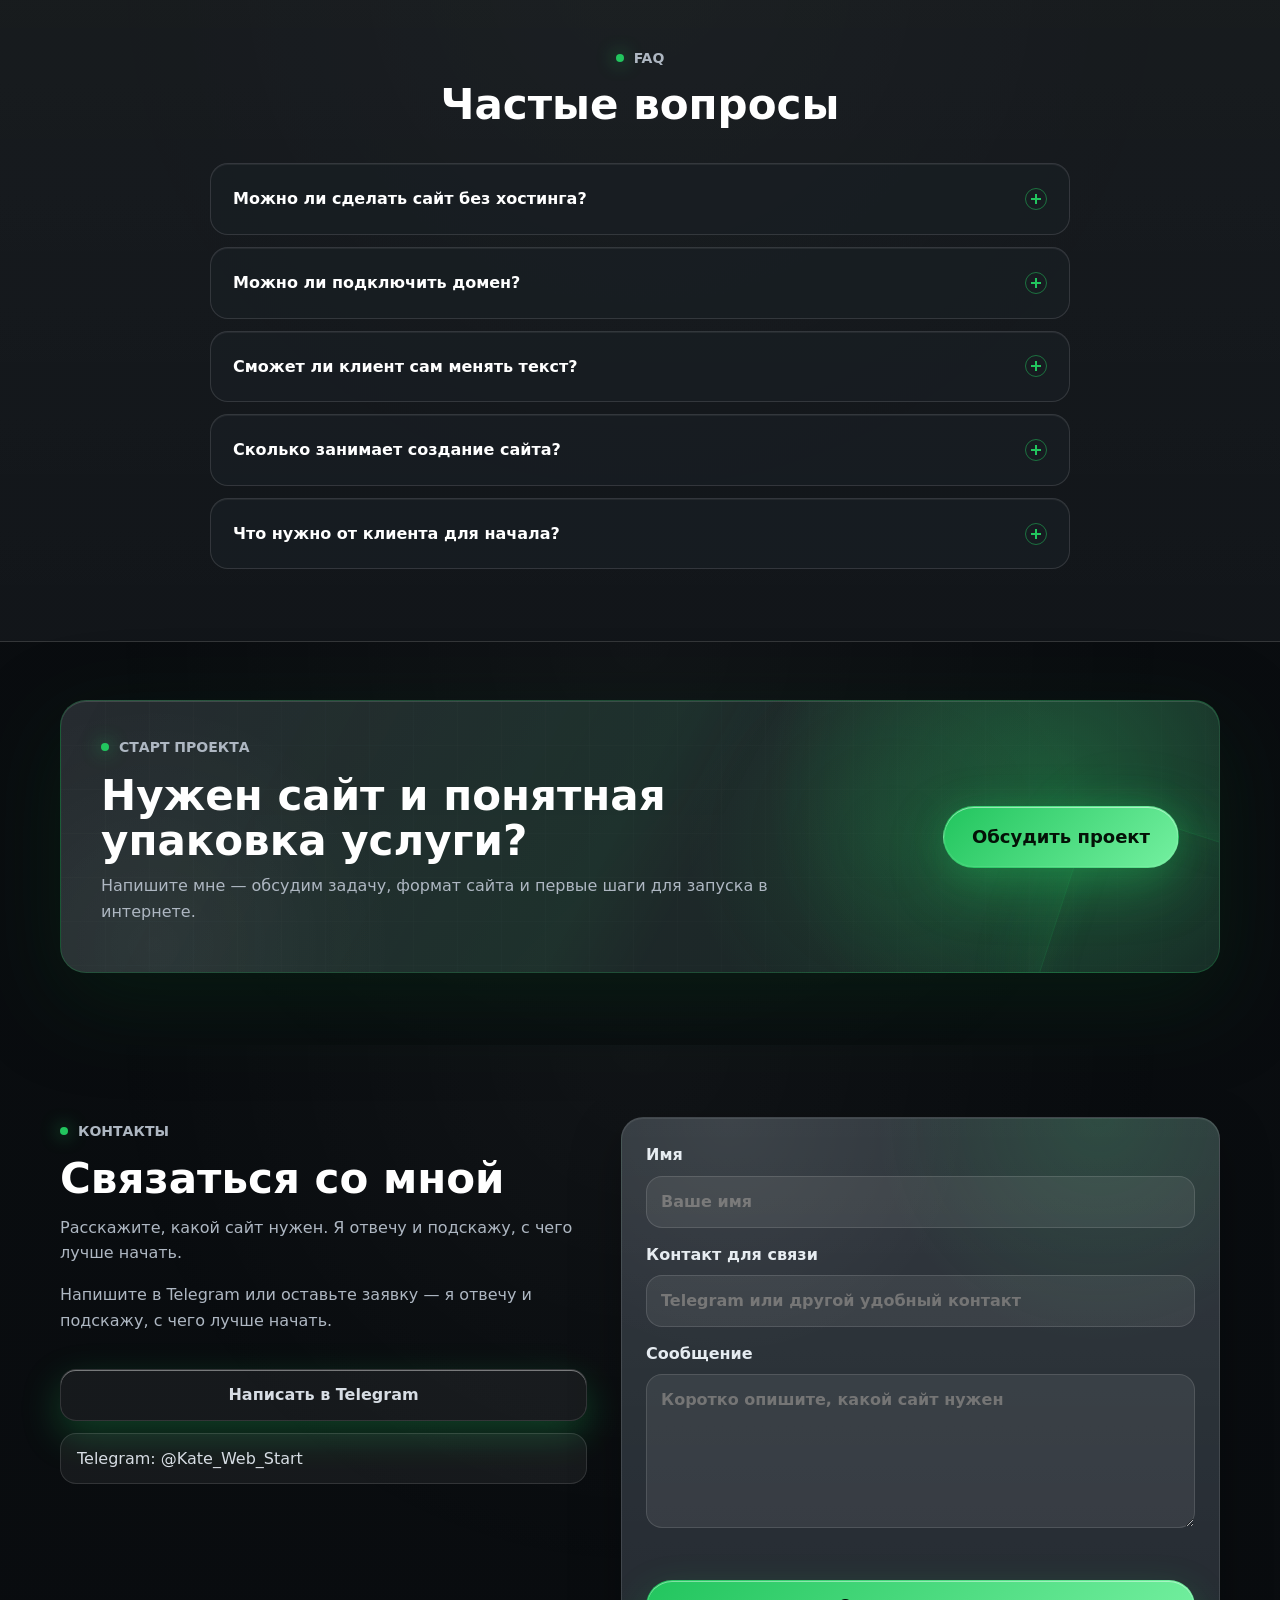
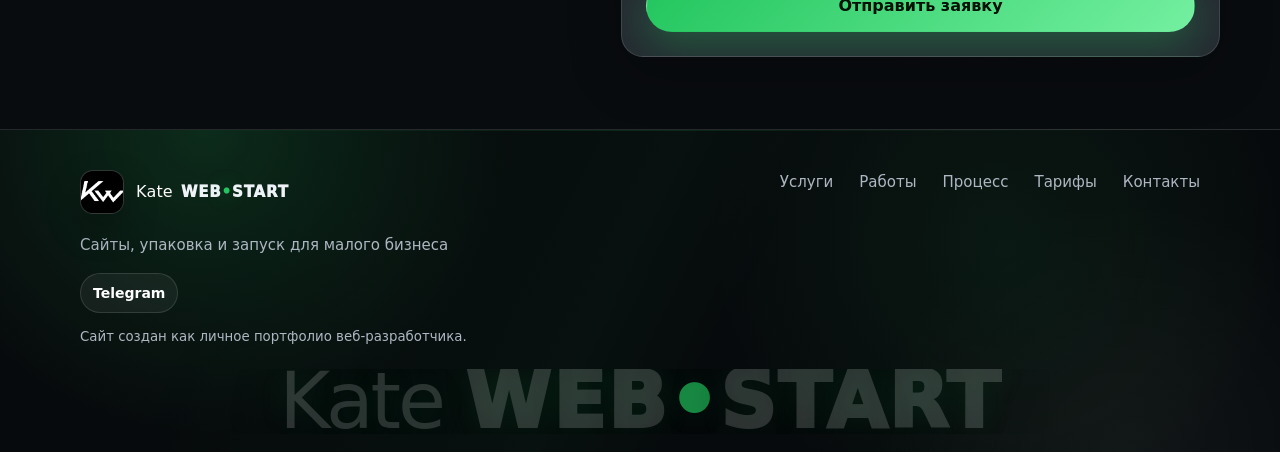
==== commit 36e2fbdf: "Add files via upload" ====
--- a/index.html
+++ b/index.html
@@ -548,50 +548,75 @@
           <div class="section-head reveal">
             <p class="eyebrow">Стоимость</p>
             <h2>Тарифы</h2>
-            <p>Можно начать с простого сайта и потом развивать его дальше.</p>
+            <p>Выберите подходящий формат сайта. В каждом тарифе предусмотрены адаптация под устройства, подключение заявок и помощь с запуском.</p>
           </div>
           <div class="pricing-grid">
             <article class="price-card card reveal" data-delay="100">
-              <h3>Старт</h3>
-              <p class="price">от 7 000 ₽</p>
-              <p>Простой лендинг или сайт-визитка без админки для услуг и малого бизнеса.</p>
+              <h3>Лендинг</h3>
+              <p class="price">15 000 ₽</p>
+              <p>Одностраничный сайт для специалиста, мастера или небольшого бизнеса.</p>
+              <p class="price-includes">Что входит:</p>
               <ul>
-                <li>HTML / CSS / JS</li>
-                <li>адаптив</li>
-                <li>форма заявки</li>
-                <li>публикация на Netlify</li>
-                <li>базовая инструкция</li>
+                <li>Индивидуальный дизайн</li>
+                <li>Адаптация под телефон и компьютер</li>
+                <li>До 7 информационных блоков</li>
+                <li>Форма обратной связи</li>
+                <li>Уведомления о заявках в Telegram</li>
+                <li>Подключение домена</li>
+                <li>Размещение сайта в интернете</li>
               </ul>
+              <p class="price-term"><strong>Срок:</strong> 3–5 рабочих дней</p>
               <a class="btn btn-secondary" href="#contacts">Обсудить</a>
             </article>
             <article class="price-card card featured reveal" data-delay="200">
               <span class="popular">Популярно</span>
-              <h3>WordPress-сайт</h3>
-              <p class="price">от 15 000 ₽</p>
-              <p>Сайт с админкой, где можно менять тексты, контакты и базовую информацию.</p>
+              <h3>Сайт-визитка</h3>
+              <p class="price">25 000 ₽</p>
+              <p>Небольшой сайт для презентации услуг, компании или личного бренда.</p>
+              <p class="price-includes">Что входит:</p>
               <ul>
-                <li>установка WordPress</li>
-                <li>кастомная тема</li>
-                <li>ACF-поля</li>
-                <li>помощь с хостингом</li>
-                <li>инструкция</li>
+                <li>До 5 страниц</li>
+                <li>Индивидуальный дизайн</li>
+                <li>Адаптация под все устройства</li>
+                <li>Формы обратной связи</li>
+                <li>Уведомления о заявках в Telegram</li>
+                <li>Подключение домена</li>
+                <li>Размещение сайта в интернете</li>
+                <li>Помощь с наполнением сайта</li>
               </ul>
+              <p class="price-term"><strong>Срок:</strong> 5–7 рабочих дней</p>
               <a class="btn btn-primary" href="#contacts">Хочу сайт</a>
             </article>
             <article class="price-card card reveal" data-delay="300">
-              <h3>Упаковка + сайт</h3>
-              <p class="price">от 18 000 ₽</p>
-              <p>Мини-консультация, структура сайта, помощь с формулировками, сайт и запуск в интернете.</p>
+              <h3>Индивидуальный проект</h3>
+              <p class="price">от 35 000 ₽</p>
+              <p>Для более сложных проектов с дополнительными функциями и нестандартными задачами.</p>
+              <p class="price-includes">Что входит:</p>
               <ul>
-                <li>мини-консультация</li>
-                <li>структура сайта</li>
-                <li>помощь с текстами для блоков</li>
-                <li>сайт</li>
-                <li>публикация</li>
-                <li>инструкция</li>
+                <li>Индивидуальная оценка проекта</li>
+                <li>Дополнительные страницы</li>
+                <li>Нестандартный функционал</li>
+                <li>Интеграции по задаче</li>
+                <li>Сопровождение запуска</li>
               </ul>
+              <p class="price-term"><strong>Срок:</strong> обсуждается индивидуально</p>
               <a class="btn btn-secondary" href="#contacts">Обсудить</a>
             </article>
+          </div>
+
+          <div class="pricing-process reveal">
+            <div class="pricing-process-head">
+              <p class="eyebrow">Этапы проекта</p>
+              <h3>Как проходит работа</h3>
+            </div>
+            <ol class="pricing-process-list">
+              <li><span>01</span>Обсуждаем задачу и цели сайта.</li>
+              <li><span>02</span>Согласовываем структуру.</li>
+              <li><span>03</span>Вносится предоплата 50%.</li>
+              <li><span>04</span>Создаётся сайт.</li>
+              <li><span>05</span>Вносятся финальные правки.</li>
+              <li><span>06</span>После завершения проекта оплачивается оставшаяся сумма.</li>
+            </ol>
           </div>
         </div>
       </section>
--- a/styles.css
+++ b/styles.css
@@ -129,7 +129,7 @@
 
 .section {
   position: relative;
-  padding: 94px 0;
+  padding: 72px 0;
 }
 
 .section::before {
@@ -159,7 +159,7 @@
 }
 
 .header-inner {
-  min-height: 76px;
+  min-height: 66px;
   display: flex;
   align-items: center;
   justify-content: space-between;
@@ -366,11 +366,12 @@
 }
 
 .hero {
-  min-height: 760px;
+  min-height: 620px;
   display: flex;
   align-items: center;
   overflow: hidden;
-  padding-top: 86px;
+  padding-top: 42px;
+  padding-bottom: 42px;
 }
 
 .hero::before {
@@ -405,12 +406,12 @@
 .hero-grid {
   position: relative;
   z-index: 1;
-  width: min(100%, 1080px);
+  width: min(100%, 1160px);
   margin: 0 auto;
   display: grid;
-  grid-template-columns: minmax(0, 1fr) minmax(340px, 0.82fr);
+  grid-template-columns: minmax(0, 1fr) minmax(300px, 0.72fr);
   align-items: center;
-  gap: 54px;
+  gap: 40px;
 }
 
 .eyebrow {
@@ -441,17 +442,17 @@
 }
 
 h1 {
-  max-width: 850px;
-  margin-bottom: 24px;
-  font-size: clamp(36px, 6vw, 68px);
+  max-width: 760px;
+  margin-bottom: 18px;
+  font-size: clamp(32px, 4.2vw, 48px);
   line-height: 1.05;
   letter-spacing: 0;
   text-wrap: balance;
 }
 
 h2 {
-  margin-bottom: 18px;
-  font-size: clamp(34px, 5vw, 56px);
+  margin-bottom: 14px;
+  font-size: clamp(28px, 3.8vw, 42px);
   line-height: 1.05;
   letter-spacing: 0;
   text-wrap: balance;
@@ -474,17 +475,17 @@
 
 .hero-text {
   max-width: 640px;
-  margin-bottom: 34px;
+  margin-bottom: 22px;
   color: var(--muted-strong);
-  font-size: 20px;
+  font-size: 18px;
 }
 
 .hero-brand-img {
-  width: min(520px, 100%);
+  width: min(420px, 100%);
   height: auto;
   display: block;
   object-fit: contain;
-  margin: 0 0 22px;
+  margin: 0 0 16px;
   opacity: 0.92;
   filter:
     drop-shadow(0 18px 42px rgba(0, 0, 0, 0.3))
@@ -493,7 +494,7 @@
 
 .hero-note {
   max-width: 560px;
-  margin: 24px 0 0;
+  margin: 16px 0 0;
   color: var(--muted);
   font-size: 15px;
 }
@@ -506,11 +507,11 @@
 }
 
 .btn {
-  min-height: 50px;
+  min-height: 46px;
   display: inline-flex;
   align-items: center;
   justify-content: center;
-  padding: 14px 22px;
+  padding: 12px 20px;
   border: 1px solid transparent;
   border-radius: 999px;
   font-weight: 850;
@@ -548,14 +549,14 @@
 .hero-benefits {
   display: flex;
   flex-wrap: wrap;
-  gap: 12px;
-  margin: 26px 0 0;
+  gap: 10px;
+  margin: 18px 0 0;
   padding: 0;
   list-style: none;
 }
 
 .hero-benefits li {
-  padding: 10px 15px;
+  padding: 8px 13px;
   background: rgba(255, 255, 255, 0.07);
   border: 1px solid var(--border);
   border-radius: 999px;
@@ -610,13 +611,13 @@
 .project-panel {
   position: relative;
   overflow: hidden;
-  padding: 18px 18px 24px;
+  padding: 14px 14px 18px;
   background:
     linear-gradient(145deg, rgba(255, 255, 255, 0.12), transparent 32%),
     linear-gradient(180deg, rgba(34, 197, 94, 0.08), transparent 52%),
     rgba(21, 26, 31, 0.88);
   border: 1px solid rgba(255, 255, 255, 0.18);
-  border-radius: 30px;
+  border-radius: 26px;
   box-shadow:
     0 30px 82px rgba(0, 0, 0, 0.42),
     0 0 62px rgba(34, 197, 94, 0.12),
@@ -655,8 +656,8 @@
 
 .browser-bar {
   position: relative;
-  margin-bottom: 18px;
-  padding: 12px 14px;
+  margin-bottom: 12px;
+  padding: 9px 12px;
   background: rgba(255, 255, 255, 0.055);
   border: 1px solid rgba(255, 255, 255, 0.09);
   border-radius: 18px;
@@ -704,10 +705,10 @@
   position: relative;
   display: grid;
   grid-template-columns: 1.25fr 0.75fr;
-  gap: 14px;
-  min-height: 206px;
-  margin: 22px 0 18px;
-  padding: 16px;
+  gap: 10px;
+  min-height: 160px;
+  margin: 14px 0 12px;
+  padding: 12px;
   background:
     radial-gradient(circle at 18% 12%, rgba(34, 197, 94, 0.28), transparent 12rem),
     rgba(255, 255, 255, 0.055);
@@ -725,9 +726,9 @@
 .mockup-hero {
   display: grid;
   align-content: end;
-  gap: 10px;
-  min-height: 174px;
-  padding: 16px;
+  gap: 8px;
+  min-height: 132px;
+  padding: 12px;
   background:
     linear-gradient(145deg, rgba(34, 197, 94, 0.24), transparent 50%),
     linear-gradient(180deg, rgba(255, 255, 255, 0.1), rgba(255, 255, 255, 0.035));
@@ -746,7 +747,7 @@
 
 .mockup-hero span:first-child {
   width: 72%;
-  height: 16px;
+  height: 12px;
   background: rgba(255, 255, 255, 0.82);
 }
 
@@ -757,8 +758,8 @@
 .mockup-hero i,
 .preview-copy b,
 .preview-booking {
-  width: 86px;
-  height: 30px;
+  width: 74px;
+  height: 24px;
   display: block;
   background: var(--green);
   border-radius: 999px;
@@ -768,14 +769,14 @@
 .mockup-sidebar {
   display: grid;
   align-content: start;
-  gap: 12px;
-  padding: 15px;
+  gap: 9px;
+  padding: 12px;
   background: rgba(255, 255, 255, 0.045);
 }
 
 .mockup-sidebar span:first-child {
   width: 78%;
-  height: 46px;
+  height: 34px;
   background: rgba(34, 197, 94, 0.18);
   border: 1px solid rgba(34, 197, 94, 0.22);
   border-radius: 14px;
@@ -793,13 +794,13 @@
   grid-column: 1 / -1;
   display: grid;
   grid-template-columns: repeat(3, 1fr);
-  gap: 10px;
-  padding: 12px;
+  gap: 8px;
+  padding: 9px;
   background: rgba(255, 255, 255, 0.035);
 }
 
 .mockup-cards span {
-  height: 42px;
+  height: 30px;
   background: rgba(255, 255, 255, 0.09);
   border: 1px solid rgba(255, 255, 255, 0.08);
   border-radius: 13px;
@@ -808,15 +809,15 @@
 .panel-lines {
   position: relative;
   display: grid;
-  gap: 12px;
-  margin: 0 0 20px;
+  gap: 9px;
+  margin: 0 0 14px;
 }
 
 .panel-row {
   display: flex;
   align-items: center;
-  gap: 12px;
-  padding: 13px 14px;
+  gap: 10px;
+  padding: 10px 12px;
   background: rgba(255, 255, 255, 0.06);
   border: 1px solid rgba(255, 255, 255, 0.1);
   border-radius: 16px;
@@ -862,7 +863,7 @@
 
 .section-head {
   max-width: 760px;
-  margin: 0 auto 50px;
+  margin: 0 auto 36px;
   text-align: center;
 }
 
@@ -925,7 +926,7 @@
 .pricing-grid {
   display: grid;
   grid-template-columns: repeat(4, minmax(0, 1fr));
-  gap: 20px;
+  gap: 16px;
 }
 
 .works-grid,
@@ -971,14 +972,14 @@
 .service-card,
 .step-card,
 .price-card {
-  padding: 26px;
+  padding: 22px;
 }
 
 .card-mark {
-  width: 40px;
-  height: 40px;
+  width: 34px;
+  height: 34px;
   display: inline-block;
-  margin-bottom: 26px;
+  margin-bottom: 18px;
   background:
     linear-gradient(var(--green), var(--green)) center / 16px 2px no-repeat,
     linear-gradient(var(--green), var(--green)) center / 2px 16px no-repeat,
@@ -1002,8 +1003,8 @@
 .work-preview {
   position: relative;
   overflow: visible;
-  min-height: 218px;
-  padding: 22px;
+  min-height: 174px;
+  padding: 14px;
   background:
     radial-gradient(circle at 15% 10%, rgba(255, 255, 255, 0.12), transparent 13rem),
     radial-gradient(circle at 85% 85%, rgba(34, 197, 94, 0.22), transparent 15rem),
@@ -1033,8 +1034,9 @@
 .preview-browser {
   position: relative;
   z-index: 1;
-  height: 174px;
-  padding: 11px;
+  aspect-ratio: 16 / 8.4;
+  min-height: 130px;
+  padding: 9px;
   background: rgba(8, 10, 12, 0.66);
   border: 1px solid rgba(255, 255, 255, 0.16);
   border-radius: 18px;
@@ -1068,8 +1070,8 @@
   width: 100%;
   height: 100%;
   display: block;
-  object-fit: cover;
-  object-position: top center;
+  object-fit: contain;
+  object-position: center center;
 }
 
 .work-mobile-mockup {
@@ -1093,8 +1095,8 @@
   width: 100%;
   aspect-ratio: 9 / 16;
   display: block;
-  object-fit: cover;
-  object-position: top center;
+  object-fit: contain;
+  object-position: center center;
 }
 
 .estate-layout {
@@ -1257,12 +1259,12 @@
   flex-direction: column;
   min-height: 0;
   gap: 0;
-  padding: 28px;
+  padding: 22px;
 }
 
 .work-body h3 {
-  min-height: 54px;
-  margin-bottom: 14px;
+  min-height: 44px;
+  margin-bottom: 10px;
 }
 
 .work-body > p:not(.work-type) {
@@ -1298,9 +1300,9 @@
 
 .case-showcase {
   position: relative;
-  max-width: 1020px;
-  margin: 0 auto 42px;
-  padding: 22px 118px 54px 0;
+  max-width: 860px;
+  margin: 0 auto 28px;
+  padding: 12px 94px 34px 0;
 }
 
 .mockup-window {
@@ -1316,8 +1318,8 @@
   display: flex;
   align-items: center;
   gap: 8px;
-  height: 34px;
-  padding: 0 14px;
+  height: 28px;
+  padding: 0 12px;
   background: rgba(255, 255, 255, 0.065);
   border-bottom: 1px solid rgba(255, 255, 255, 0.1);
 }
@@ -1335,15 +1337,15 @@
 }
 
 .case-desktop {
-  border-radius: 28px;
+  border-radius: 22px;
 }
 
 .case-desktop img {
   width: 100%;
-  aspect-ratio: 16 / 9;
+  aspect-ratio: 16 / 8.4;
   display: block;
-  object-fit: cover;
-  object-position: top center;
+  object-fit: contain;
+  object-position: center center;
   transition: transform 0.4s ease;
 }
 
@@ -1351,22 +1353,22 @@
   position: absolute;
   right: 0;
   bottom: 0;
-  width: min(245px, 30vw);
-  max-width: 220px;
-  border-radius: 26px;
+  width: min(210px, 26vw);
+  max-width: 190px;
+  border-radius: 22px;
   box-shadow: 0 28px 80px rgba(0, 0, 0, 0.48), 0 0 0 1px rgba(34, 197, 94, 0.12);
 }
 
 .case-mobile .mockup-window-bar {
-  height: 28px;
+  height: 24px;
 }
 
 .case-mobile img {
   width: 100%;
   aspect-ratio: 9 / 16;
   display: block;
-  object-fit: cover;
-  object-position: top center;
+  object-fit: contain;
+  object-position: center center;
   transition: transform 0.4s ease;
 }
 
@@ -1377,8 +1379,8 @@
 .case-details {
   display: grid;
   grid-template-columns: repeat(3, minmax(0, 1fr));
-  gap: 20px;
-  margin-top: 24px;
+  gap: 16px;
+  margin-top: 18px;
 }
 
 .case-detail-card {
@@ -1391,8 +1393,9 @@
 }
 
 .case-image {
+  aspect-ratio: 16 / 7.6;
   overflow: hidden;
-  margin: 0 0 22px;
+  margin: 0 0 14px;
   background: rgba(255, 255, 255, 0.055);
   border: 1px solid rgba(255, 255, 255, 0.1);
   border-radius: 18px;
@@ -1400,29 +1403,29 @@
 
 .case-image img {
   width: 100%;
-  aspect-ratio: 4 / 3;
+  height: 100%;
   display: block;
-  object-fit: cover;
-  object-position: top center;
+  object-fit: contain;
+  object-position: center center;
   border-radius: 18px;
   transition: transform 0.4s ease;
 }
 
 .case-detail-card {
-  padding: 20px;
+  padding: 16px;
 }
 
 .case-detail-card:hover .case-image img {
-  transform: scale(1.035);
+  transform: scale(1.015);
 }
 
 .case-done {
   display: grid;
   grid-template-columns: 0.45fr 1fr;
-  gap: 28px;
+  gap: 20px;
   align-items: center;
-  margin-top: 22px;
-  padding: 30px;
+  margin-top: 18px;
+  padding: 22px;
   background:
     radial-gradient(circle at 0% 0%, rgba(34, 197, 94, 0.15), transparent 18rem),
     linear-gradient(180deg, rgba(255, 255, 255, 0.075), rgba(255, 255, 255, 0.035)),
@@ -1436,19 +1439,19 @@
 .case-done-list {
   display: flex;
   flex-wrap: wrap;
-  gap: 10px;
+  gap: 8px;
 }
 
 .case-done-list span {
   display: inline-flex;
   align-items: center;
   gap: 9px;
-  padding: 9px 12px;
+  padding: 7px 10px;
   background: rgba(255, 255, 255, 0.065);
   border: 1px solid var(--border);
   border-radius: 999px;
   color: #e7edf2;
-  font-size: 14px;
+  font-size: 13px;
   transition: transform 0.22s ease, border-color 0.22s ease, background 0.22s ease;
 }
 
@@ -1476,10 +1479,10 @@
 .tags {
   display: flex;
   flex-wrap: wrap;
-  gap: 8px;
+  gap: 7px;
   margin-top: auto;
-  margin-bottom: 22px;
-  padding-top: 24px;
+  margin-bottom: 16px;
+  padding-top: 16px;
 }
 
 .tags span,
@@ -1542,12 +1545,12 @@
 }
 
 .included-grid div {
-  min-height: 76px;
+  min-height: 58px;
   display: flex;
   align-items: center;
-  gap: 12px;
-  padding: 18px;
-  border-radius: 18px;
+  gap: 10px;
+  padding: 14px;
+  border-radius: 16px;
   color: #e7edf2;
   box-shadow: inset 0 1px 0 rgba(255, 255, 255, 0.07);
   transition: transform 0.22s ease, border-color 0.22s ease, background 0.22s ease;
@@ -1571,14 +1574,14 @@
 .process-grid {
   display: grid;
   grid-template-columns: repeat(4, minmax(0, 1fr));
-  gap: 20px;
+  gap: 16px;
 }
 
 .step-card span {
   display: block;
-  margin-bottom: 34px;
+  margin-bottom: 20px;
   color: var(--green);
-  font-size: 34px;
+  font-size: 30px;
   font-weight: 900;
   line-height: 1;
   text-shadow: 0 0 28px rgba(34, 197, 94, 0.28);
@@ -1611,17 +1614,24 @@
 }
 
 .price {
-  margin-bottom: 16px;
+  margin-bottom: 12px;
   color: var(--text);
-  font-size: 34px;
+  font-size: 30px;
   font-weight: 900;
   line-height: 1.1;
 }
 
+.price-includes {
+  margin: 12px 0 0;
+  color: var(--muted-strong);
+  font-size: 14px;
+  font-weight: 850;
+}
+
 .price-card ul {
   display: grid;
-  gap: 10px;
-  margin: 24px 0 28px;
+  gap: 8px;
+  margin: 12px 0 22px;
   padding: 0;
   color: var(--muted);
   list-style: none;
@@ -1645,6 +1655,75 @@
 
 .price-card .btn {
   margin-top: auto;
+}
+
+.price-card .price-term {
+  margin: auto 0 16px;
+  padding-top: 16px;
+  color: var(--muted-strong);
+  border-top: 1px solid var(--border);
+  font-size: 14px;
+}
+
+.price-card .price-term strong {
+  color: var(--green);
+}
+
+.price-card .price-term + .btn {
+  margin-top: 0;
+}
+
+.pricing-process {
+  margin-top: 38px;
+  padding: 26px;
+  background:
+    radial-gradient(circle at 90% 0%, rgba(34, 197, 94, 0.14), transparent 20rem),
+    linear-gradient(180deg, rgba(255, 255, 255, 0.07), rgba(255, 255, 255, 0.03)),
+    var(--surface);
+  border: 1px solid var(--border);
+  border-radius: var(--radius);
+  box-shadow: var(--shadow-soft), inset 0 1px 0 rgba(255, 255, 255, 0.08);
+}
+
+.pricing-process-head {
+  margin-bottom: 20px;
+}
+
+.pricing-process-head .eyebrow {
+  margin-bottom: 8px;
+}
+
+.pricing-process-head h3 {
+  margin-bottom: 0;
+  font-size: 28px;
+}
+
+.pricing-process-list {
+  display: grid;
+  grid-template-columns: repeat(3, minmax(0, 1fr));
+  gap: 12px;
+  margin: 0;
+  padding: 0;
+  list-style: none;
+}
+
+.pricing-process-list li {
+  min-height: 76px;
+  display: flex;
+  align-items: center;
+  gap: 12px;
+  padding: 14px;
+  background: rgba(255, 255, 255, 0.055);
+  border: 1px solid var(--border);
+  border-radius: 16px;
+  color: var(--muted-strong);
+}
+
+.pricing-process-list span {
+  flex: 0 0 auto;
+  color: var(--green);
+  font-size: 14px;
+  font-weight: 900;
 }
 
 .faq-container {
@@ -1727,7 +1806,7 @@
 }
 
 .cta-section {
-  padding-top: 78px;
+  padding-top: 58px;
 }
 
 .cta-section .container {
@@ -1740,9 +1819,9 @@
   display: grid;
   grid-template-columns: minmax(0, 1fr) auto;
   align-items: center;
-  gap: 36px;
+  gap: 28px;
   margin: 0 auto;
-  padding: 42px 48px;
+  padding: 32px 40px;
   background:
     radial-gradient(circle at 86% 32%, rgba(34, 197, 94, 0.3), transparent 18rem),
     radial-gradient(circle at 72% 52%, rgba(34, 197, 94, 0.12), transparent 13rem),
@@ -1750,7 +1829,7 @@
     linear-gradient(135deg, rgba(255, 255, 255, 0.075), rgba(34, 197, 94, 0.07)),
     var(--surface);
   border: 1px solid rgba(34, 197, 94, 0.24);
-  border-radius: 30px;
+  border-radius: 26px;
   box-shadow:
     0 28px 88px rgba(34, 197, 94, 0.1),
     var(--shadow),
@@ -1794,8 +1873,8 @@
 }
 
 .cta-box h2 {
-  margin-bottom: 12px;
-  font-size: clamp(32px, 4vw, 54px);
+  margin-bottom: 10px;
+  font-size: clamp(28px, 3.5vw, 42px);
   line-height: 1.08;
 }
 
@@ -1803,10 +1882,10 @@
   position: relative;
   z-index: 1;
   min-width: 220px;
-  min-height: 68px;
-  padding: 20px 32px;
+  min-height: 58px;
+  padding: 16px 28px;
   color: #041107;
-  font-size: 19px;
+  font-size: 18px;
   font-weight: 850;
   letter-spacing: 0;
   text-align: center;
@@ -1829,7 +1908,7 @@
 .contacts-grid {
   display: grid;
   grid-template-columns: 0.88fr 1fr;
-  gap: 48px;
+  gap: 34px;
   align-items: start;
 }
 
@@ -1856,8 +1935,8 @@
 
 .contact-form {
   display: grid;
-  gap: 18px;
-  padding: 30px;
+  gap: 14px;
+  padding: 24px;
   background:
     radial-gradient(circle at 80% 0%, rgba(34, 197, 94, 0.14), transparent 14rem),
     linear-gradient(180deg, rgba(255, 255, 255, 0.09), rgba(255, 255, 255, 0.035)),
@@ -1878,7 +1957,7 @@
   border: 1px solid var(--border);
   border-radius: 16px;
   color: var(--text);
-  padding: 14px 16px;
+  padding: 12px 14px;
   outline: none;
   transition: border-color 0.22s ease, background 0.22s ease, box-shadow 0.22s ease;
 }
@@ -1915,7 +1994,7 @@
 .site-footer {
   position: relative;
   overflow: hidden;
-  padding: 52px 0 24px;
+  padding: 40px 0 18px;
   border-top: 1px solid var(--border);
   background:
     radial-gradient(circle at 16% 0%, rgba(34, 197, 94, 0.18), transparent 19rem),
@@ -1945,7 +2024,7 @@
   grid-template-columns: minmax(0, 1fr) auto;
   align-items: start;
   justify-content: space-between;
-  gap: 32px;
+  gap: 24px;
   max-width: 1120px;
 }
 
@@ -1998,10 +2077,10 @@
   z-index: 1;
   width: 100%;
   max-width: min(1120px, calc(100% - 48px));
-  margin: 28px auto 0;
+  margin: 20px auto 0;
   overflow: hidden;
   color: rgba(255, 255, 255, 0.16);
-  font-size: clamp(38px, 7.2vw, 96px);
+  font-size: clamp(34px, 6.4vw, 78px);
   line-height: 0.84;
   letter-spacing: -0.04em;
   text-align: center;
@@ -2056,6 +2135,10 @@
     grid-template-columns: 1fr;
   }
 
+  .pricing-process-list {
+    grid-template-columns: repeat(2, minmax(0, 1fr));
+  }
+
   .case-showcase {
     padding-right: 88px;
   }
@@ -2077,7 +2160,7 @@
   }
 
   .section {
-    padding: 68px 0;
+    padding: 52px 0;
   }
 
   .hero::before {
@@ -2102,7 +2185,7 @@
 
   .nav {
     position: fixed;
-    top: 76px;
+    top: 66px;
     left: 14px;
     right: 14px;
     display: grid;
@@ -2134,11 +2217,12 @@
   }
 
   .hero {
-    padding-top: 56px;
+    padding-top: 34px;
+    padding-bottom: 34px;
   }
 
   .hero-grid {
-    gap: 44px;
+    gap: 28px;
   }
 
   .hero-text {
@@ -2165,15 +2249,15 @@
 
   .case-showcase {
     display: block;
-    padding: 0 0 72px;
+    padding: 0 0 54px;
   }
 
   .case-mobile {
     position: absolute;
     right: 10px;
     bottom: 22px;
-    width: clamp(150px, 42vw, 210px);
-    max-width: 44%;
+    width: clamp(130px, 38vw, 180px);
+    max-width: 40%;
     margin-top: 0;
     transform: none;
     transform-origin: bottom right;
@@ -2193,14 +2277,28 @@
     grid-template-columns: 1fr;
   }
 
+  .pricing-process {
+    margin-top: 28px;
+    padding: 20px;
+  }
+
+  .pricing-process-list {
+    grid-template-columns: 1fr;
+  }
+
+  .pricing-process-list li {
+    min-height: auto;
+    padding: 12px;
+  }
+
   .section-head {
-    margin-bottom: 34px;
+    margin-bottom: 26px;
     text-align: left;
   }
 
   .service-card {
     min-height: auto;
-    padding: 22px 22px 24px;
+    padding: 18px;
   }
 
   .service-card .card-mark {
@@ -2223,12 +2321,12 @@
 
   .step-card {
     min-height: auto;
-    padding: 22px 22px 24px;
+    padding: 18px;
   }
 
   .step-card span {
-    margin-bottom: 18px;
-    font-size: 28px;
+    margin-bottom: 14px;
+    font-size: 24px;
   }
 
   .cta-box,
@@ -2239,15 +2337,15 @@
 
   .cta-box {
     grid-template-columns: 1fr;
-    gap: 26px;
-    padding: 28px;
+    gap: 18px;
+    padding: 22px;
   }
 
   .cta-box .btn {
     width: 100%;
     min-width: 0;
-    min-height: 58px;
-    padding: 16px 24px;
+    min-height: 50px;
+    padding: 13px 20px;
     font-size: 17px;
   }
 
@@ -2262,11 +2360,11 @@
   }
 
   h1 {
-    font-size: 38px;
+    font-size: 32px;
   }
 
   h2 {
-    font-size: 34px;
+    font-size: 28px;
   }
 
   .logo {
@@ -2299,15 +2397,15 @@
 
   .hero-brand-img {
     width: 100%;
-    max-width: 360px;
-    margin-bottom: 22px;
+    max-width: 280px;
+    margin-bottom: 14px;
   }
 
   .footer-signature {
     width: 100%;
     max-width: calc(100vw - 24px);
-    margin-top: 24px;
-    font-size: clamp(32px, 13vw, 64px);
+    margin-top: 16px;
+    font-size: clamp(28px, 11vw, 52px);
     opacity: 0.9;
   }
 
@@ -2320,23 +2418,23 @@
   .price-card,
   .work-body,
   .contact-form {
-    padding: 22px;
+    padding: 18px;
   }
 
   .service-card,
   .step-card {
-    padding: 20px;
+    padding: 16px;
   }
 
   .service-card .card-mark {
-    width: 32px;
-    height: 32px;
-    margin-bottom: 16px;
+    width: 28px;
+    height: 28px;
+    margin-bottom: 12px;
   }
 
   .step-card span {
-    margin-bottom: 16px;
-    font-size: 26px;
+    margin-bottom: 12px;
+    font-size: 22px;
   }
 
   .work-body h3 {
@@ -2344,16 +2442,16 @@
   }
 
   .project-panel {
-    padding: 14px 14px 20px;
+    padding: 12px 12px 16px;
   }
 
   .work-preview {
-    min-height: 184px;
-    padding: 16px;
+    min-height: 144px;
+    padding: 12px;
   }
 
   .preview-browser {
-    height: 152px;
+    min-height: 112px;
   }
 
   .work-mobile-mockup {
@@ -2371,14 +2469,19 @@
   .case-mobile {
     right: 6px;
     bottom: 18px;
-    width: clamp(145px, 46vw, 185px);
-    max-width: 48%;
+    width: clamp(120px, 40vw, 160px);
+    max-width: 42%;
     margin-top: 0;
   }
 
   .case-detail-card,
   .case-done {
-    padding: 20px;
+    padding: 16px;
+  }
+
+  .case-image {
+    aspect-ratio: 16 / 8.8;
+    margin-bottom: 16px;
   }
 
   .panel-top,
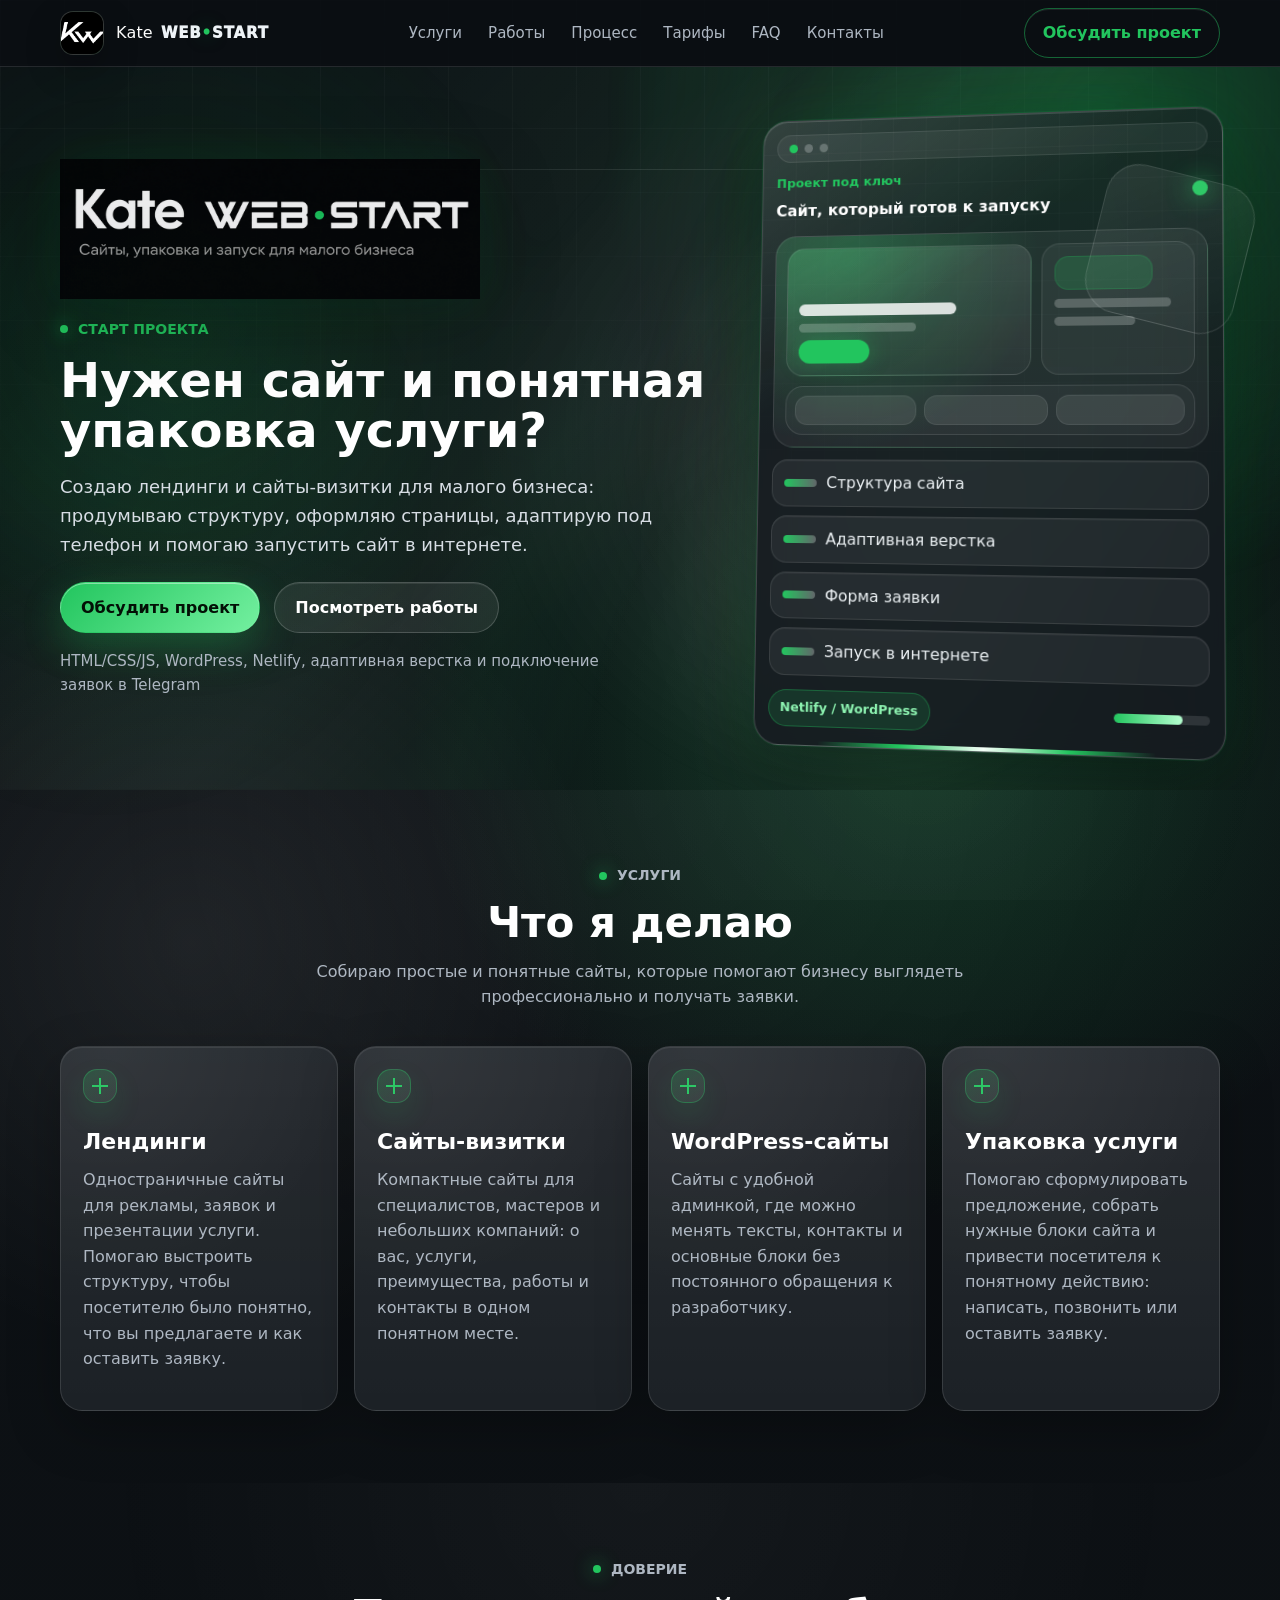
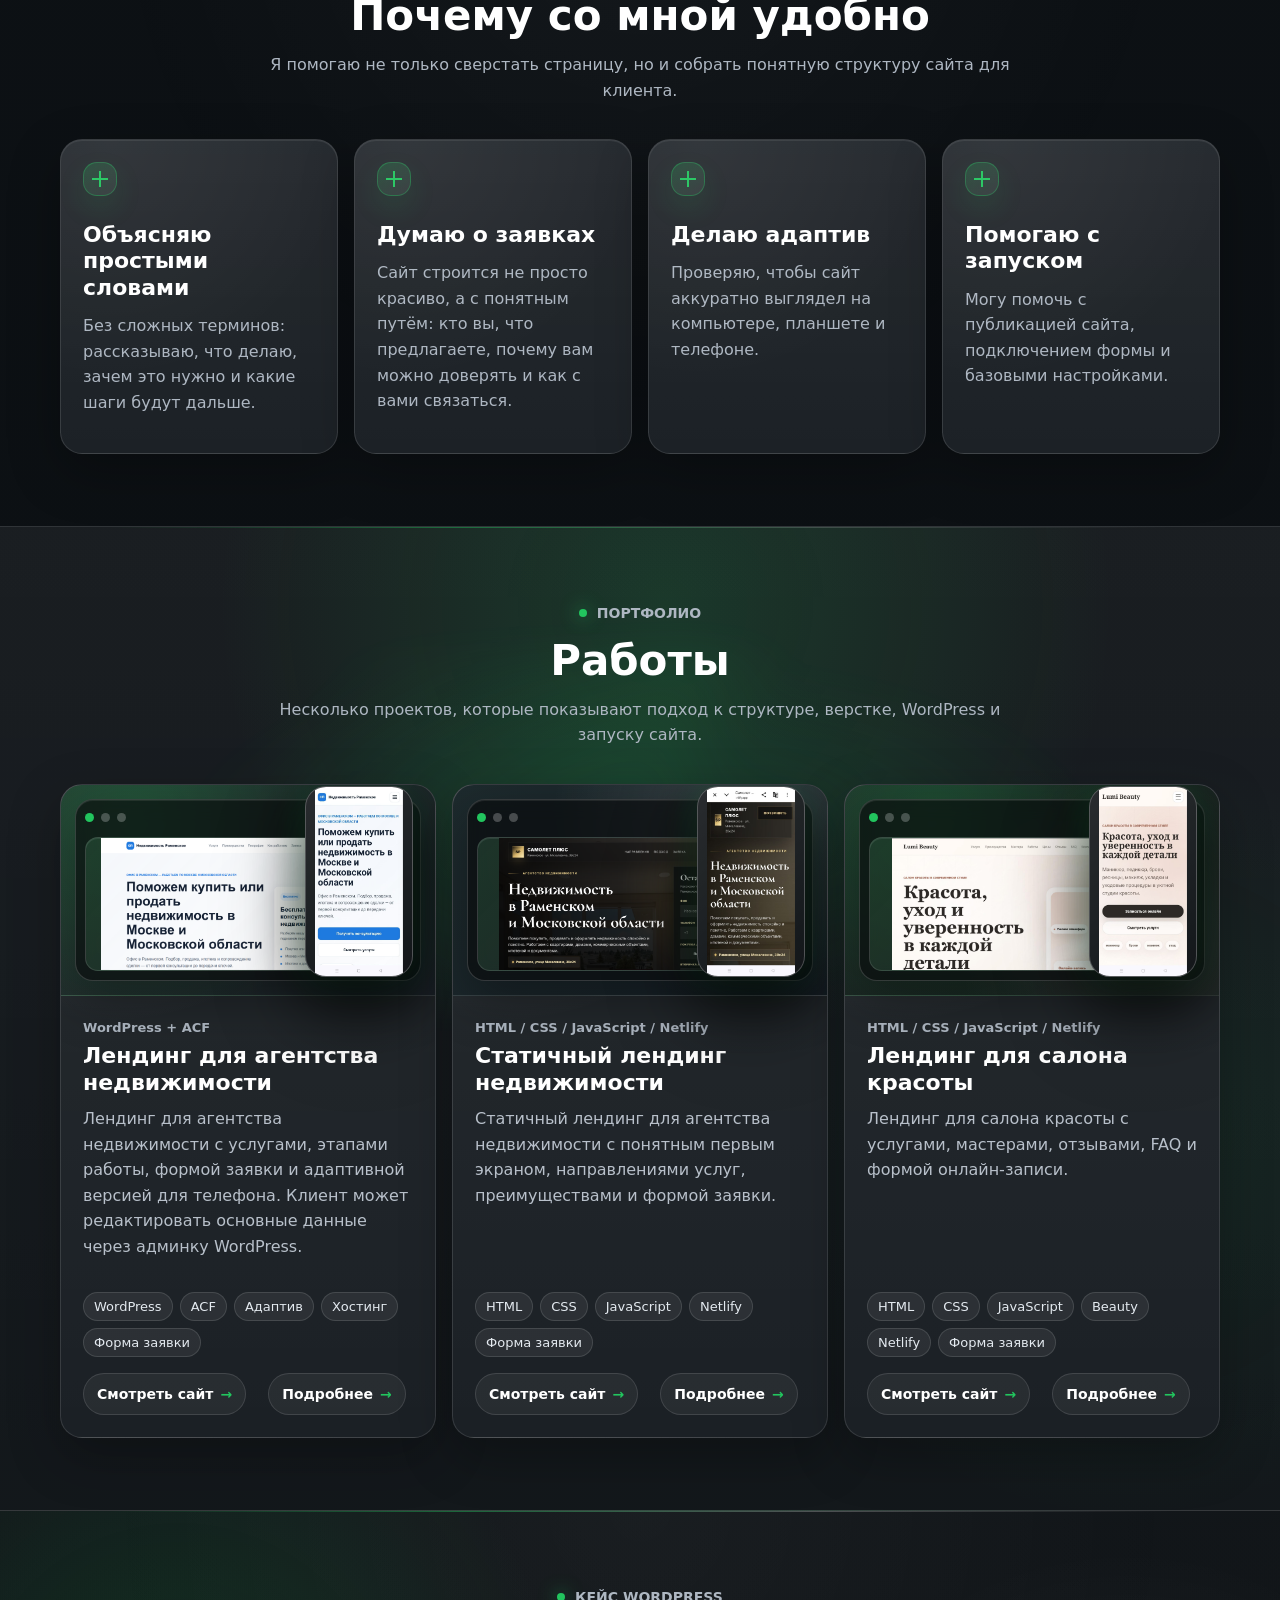
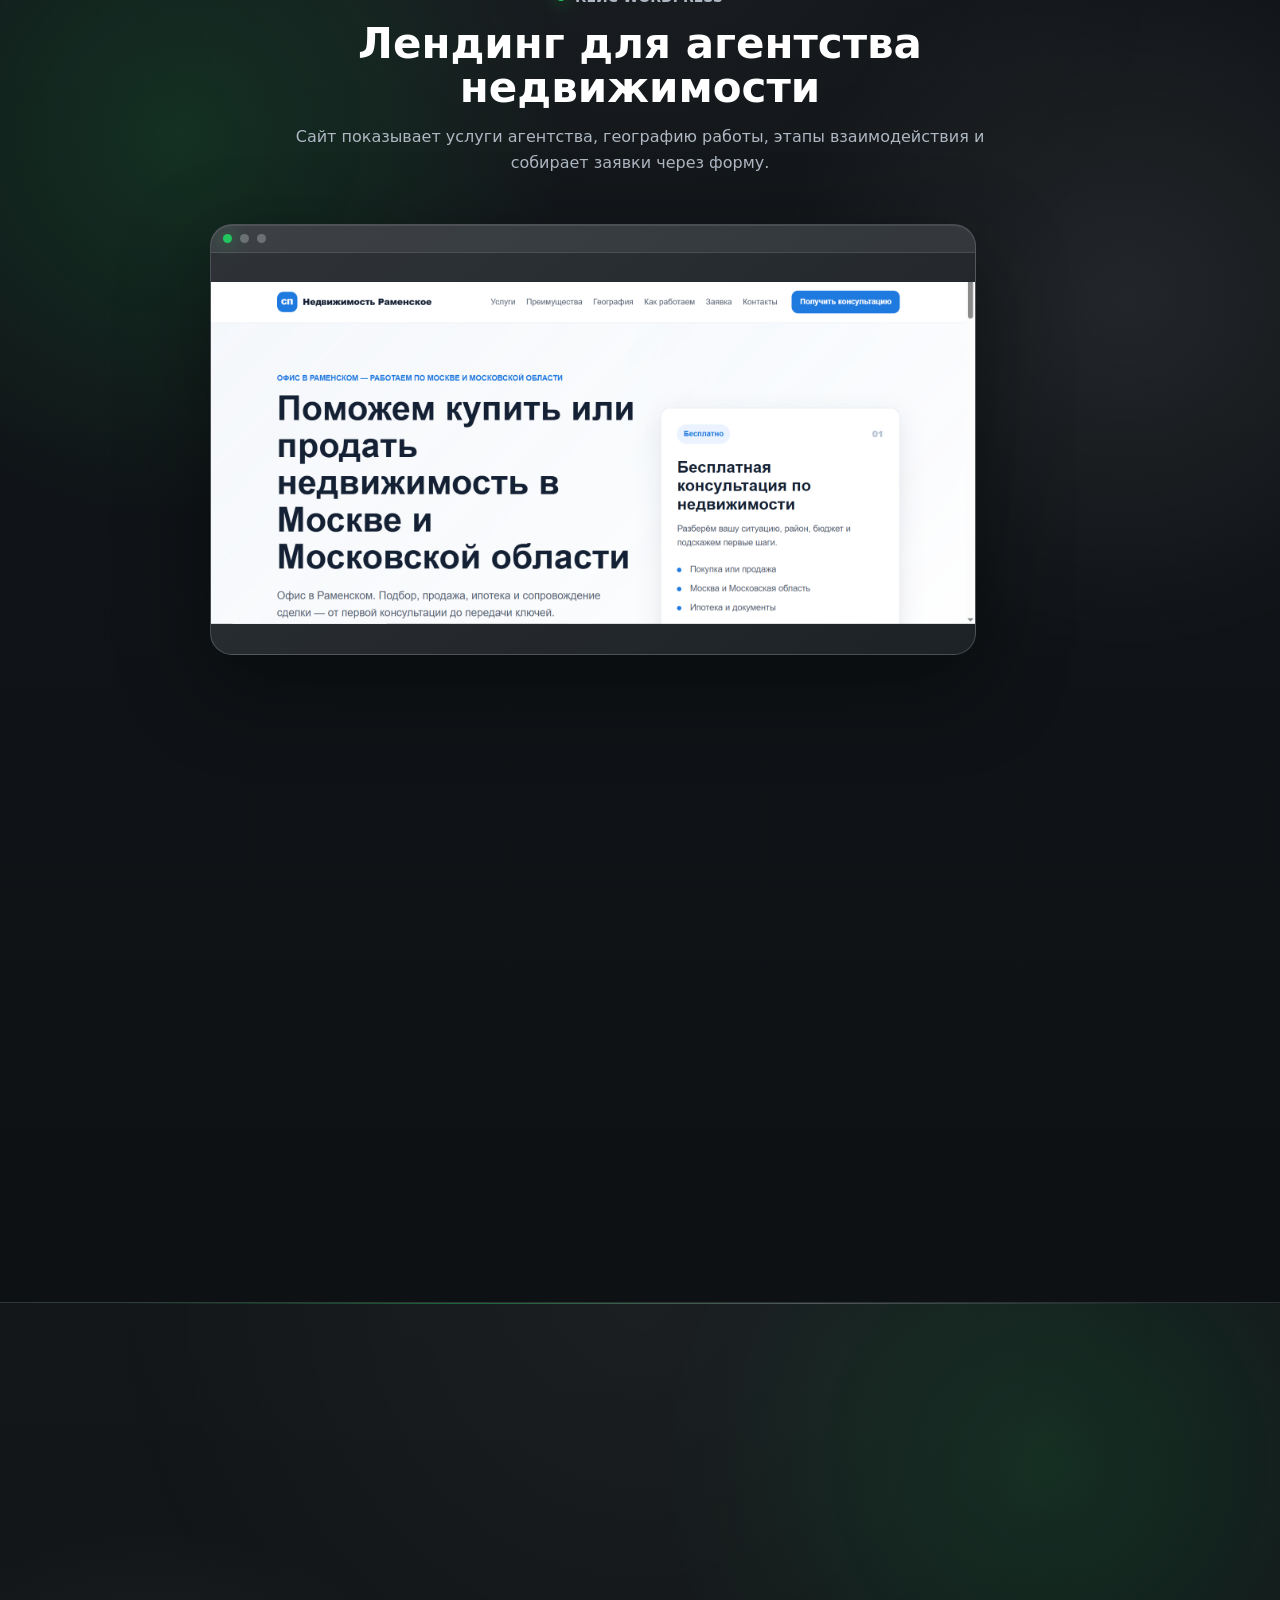
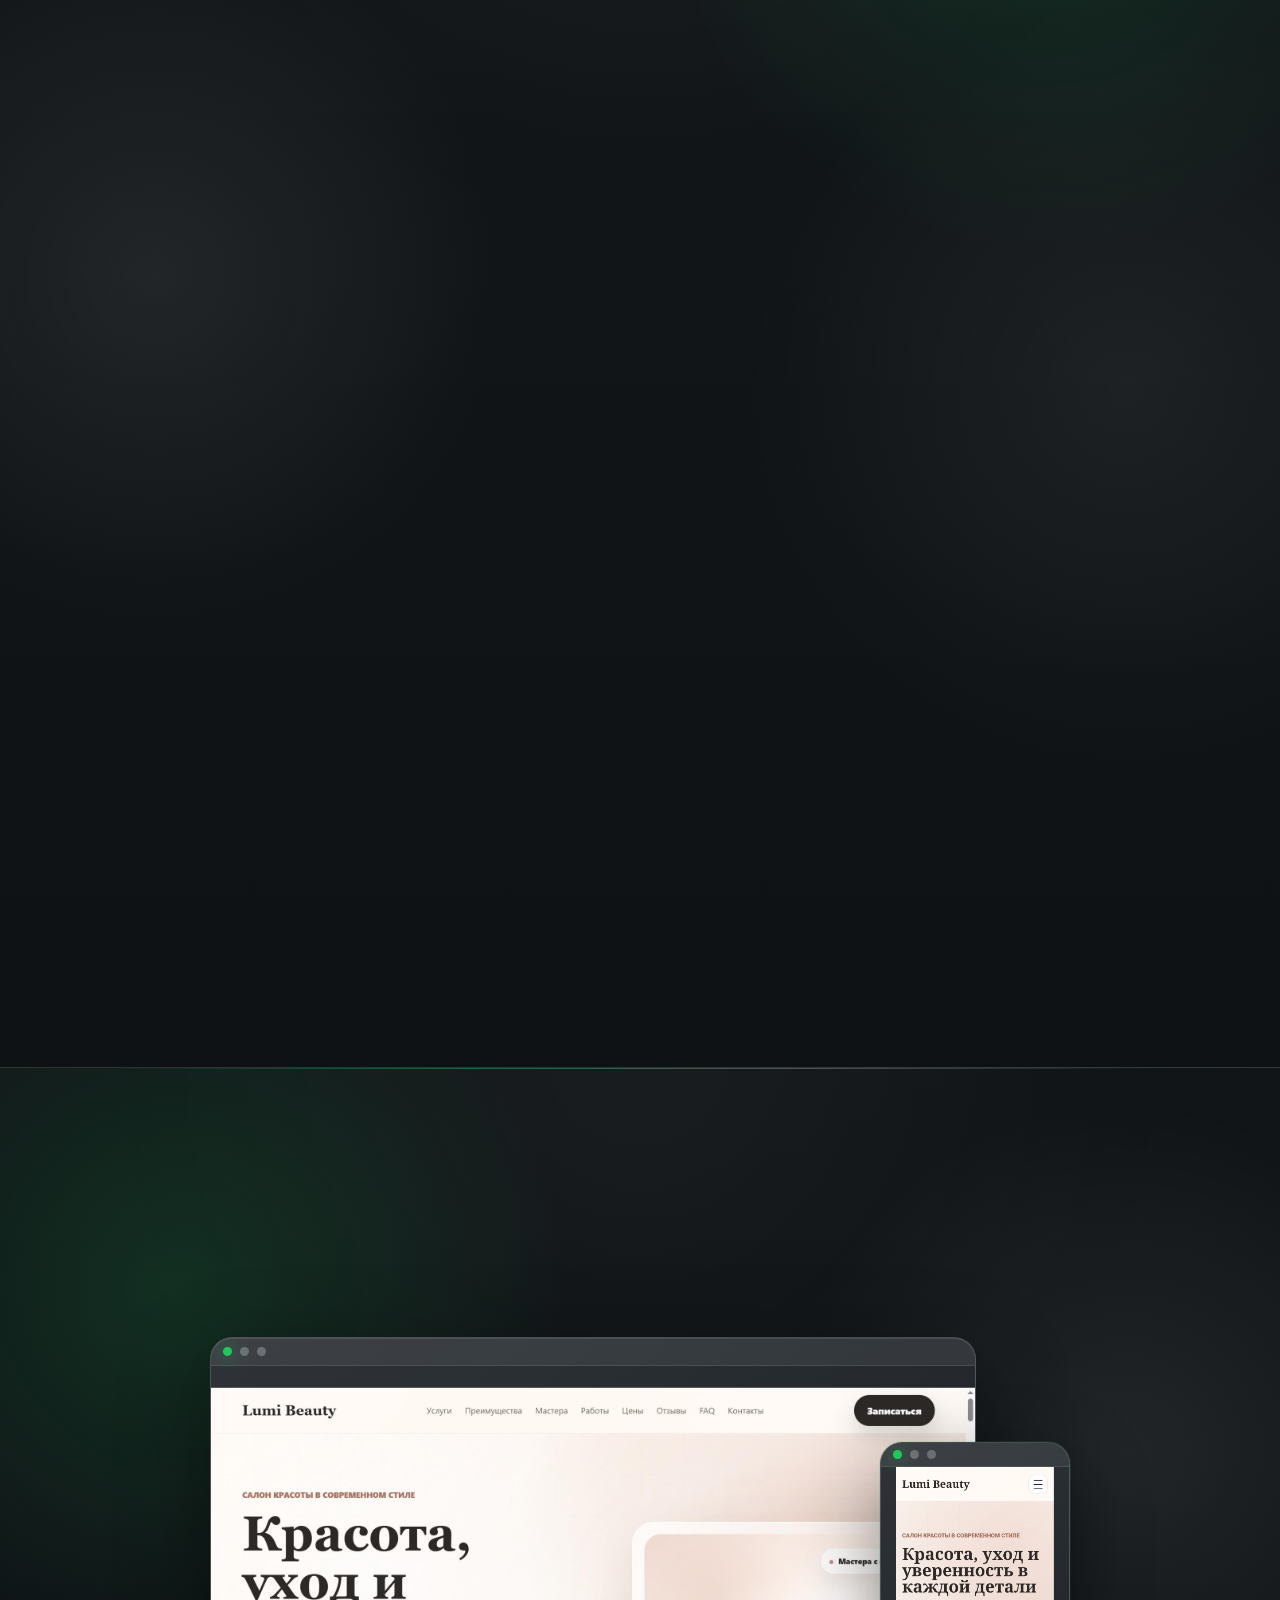
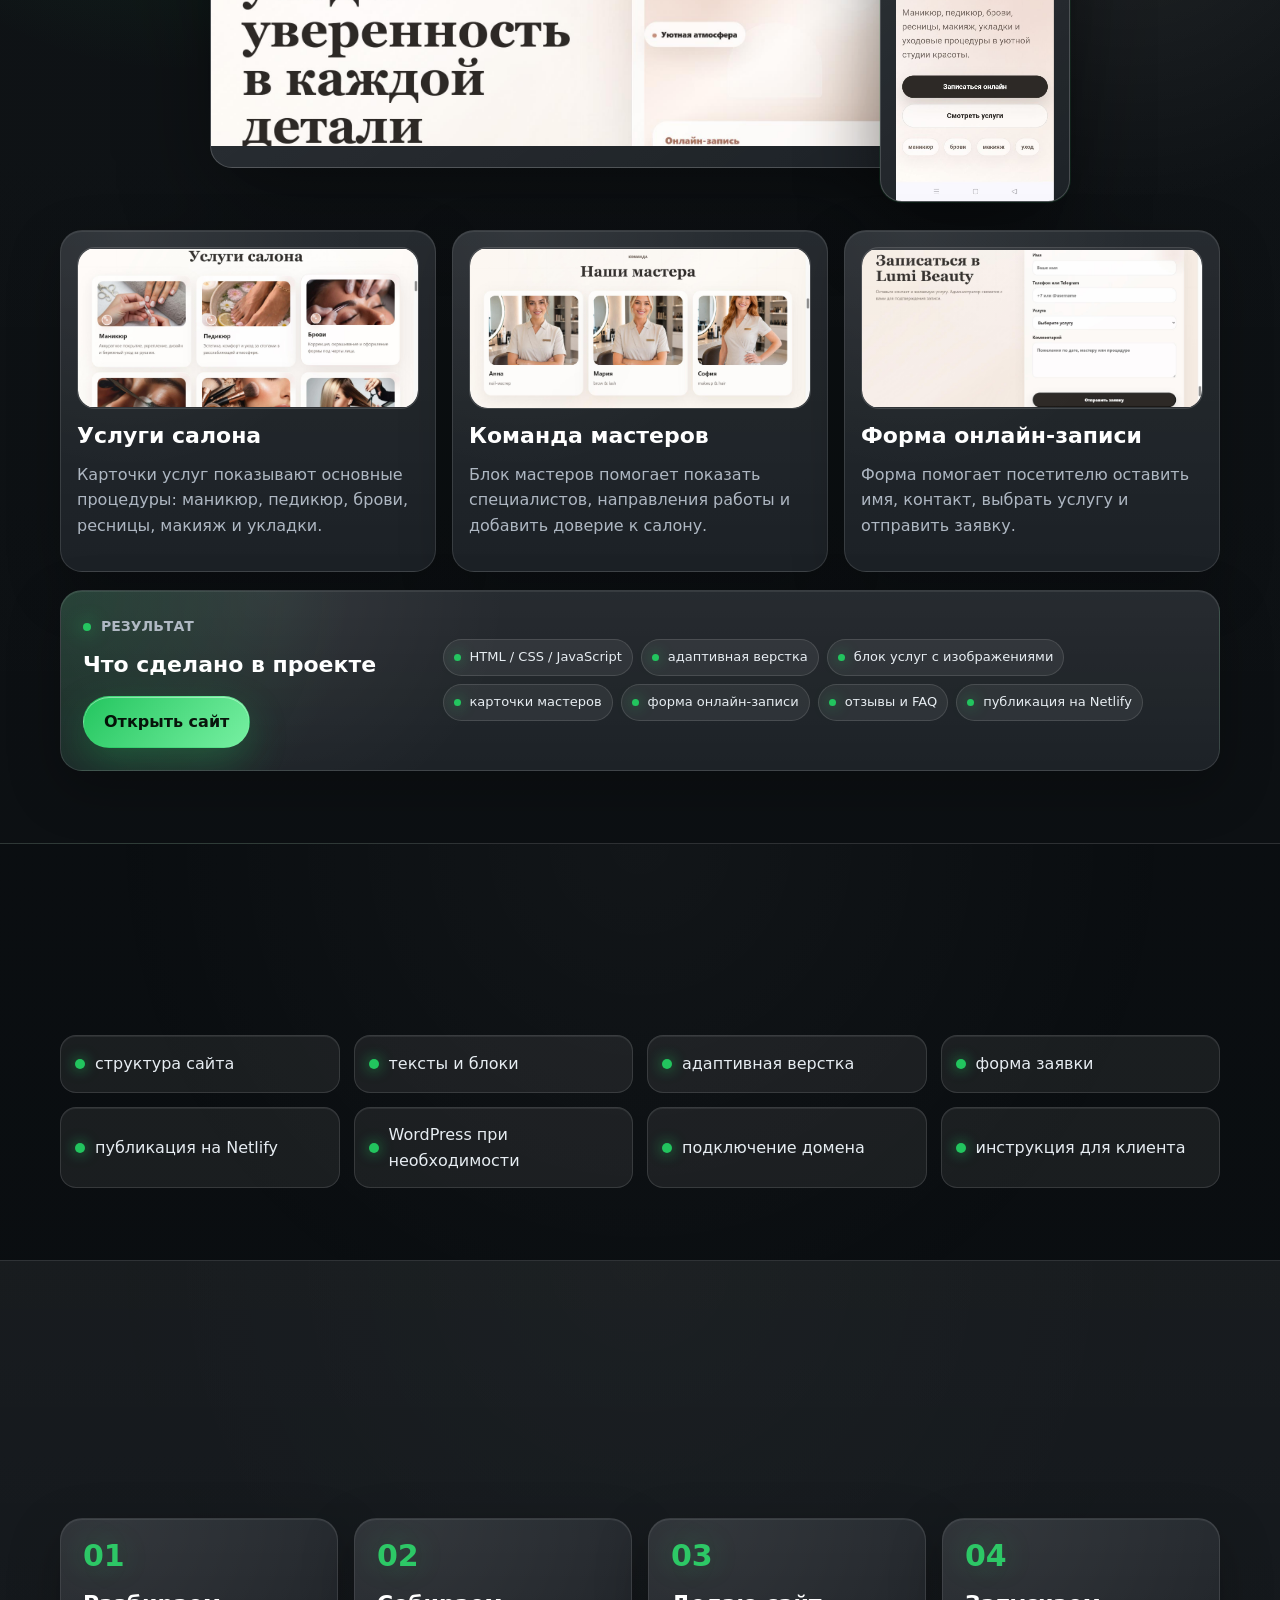
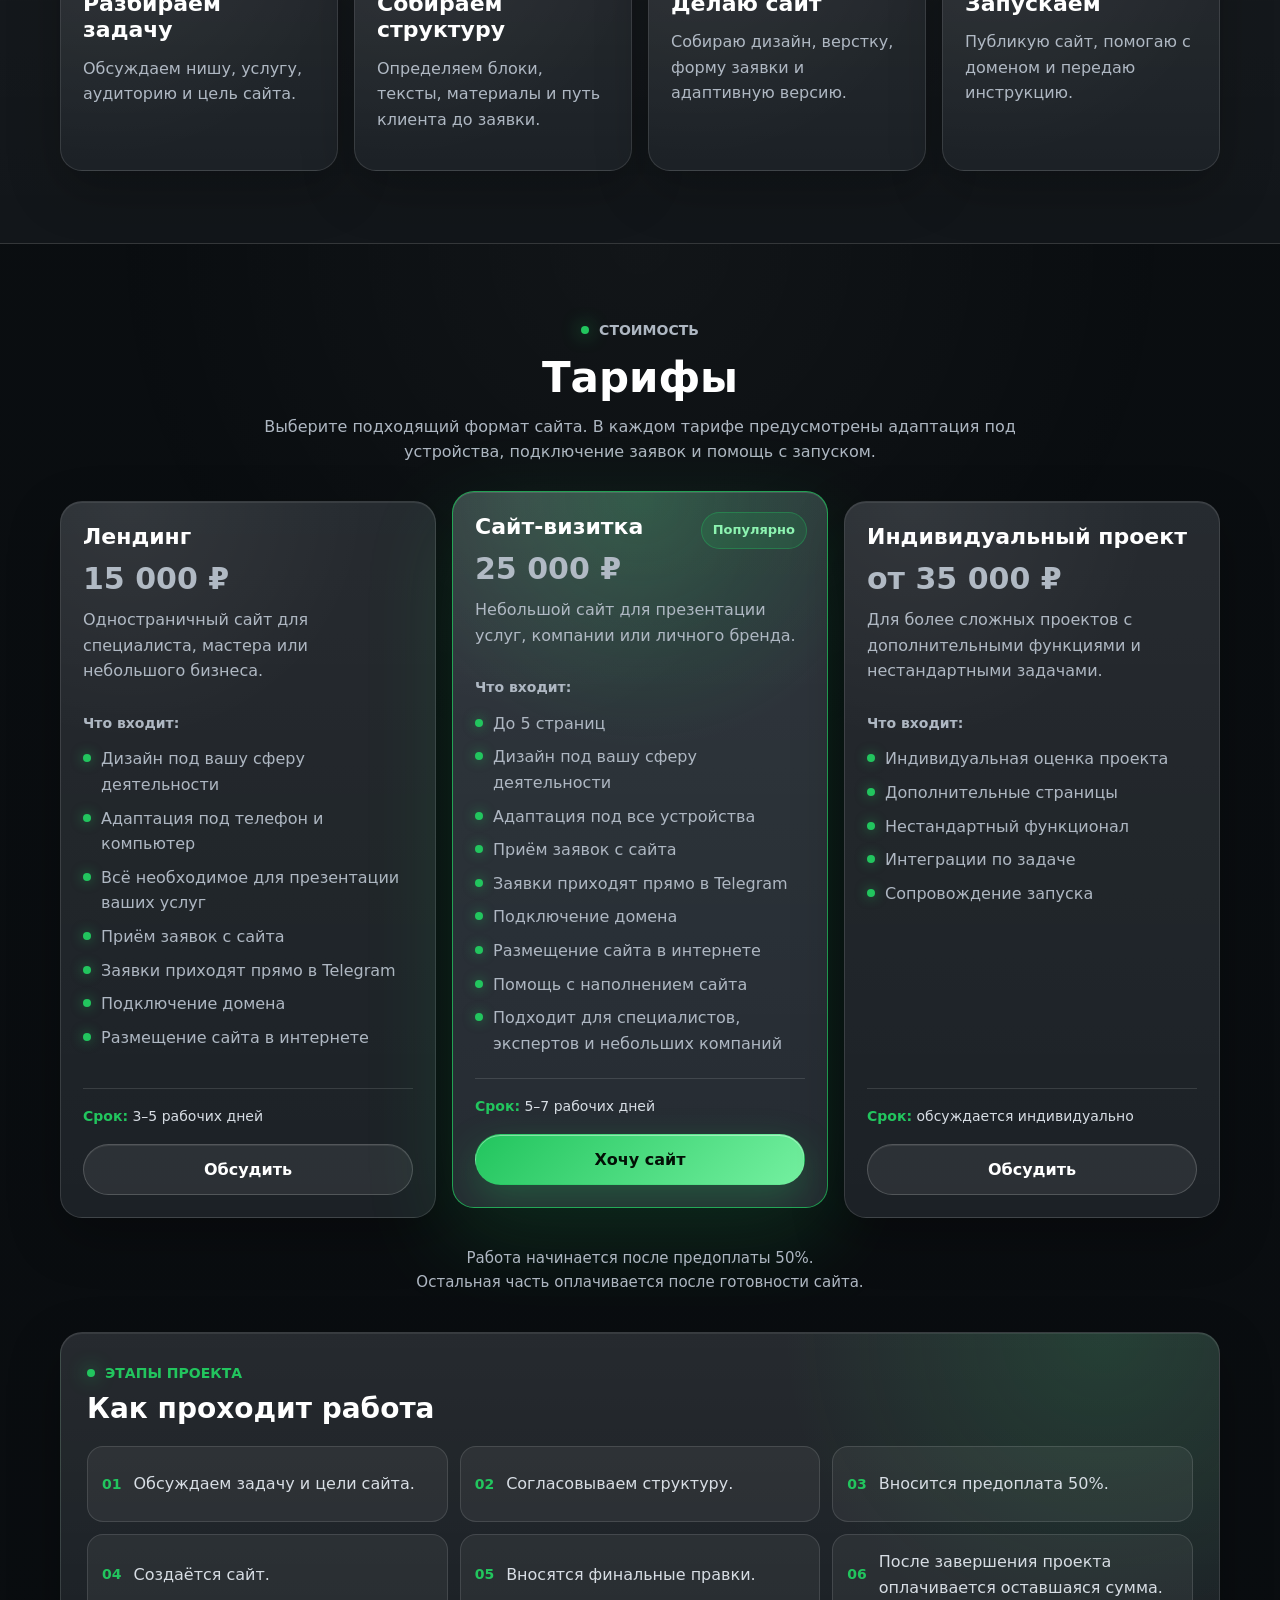
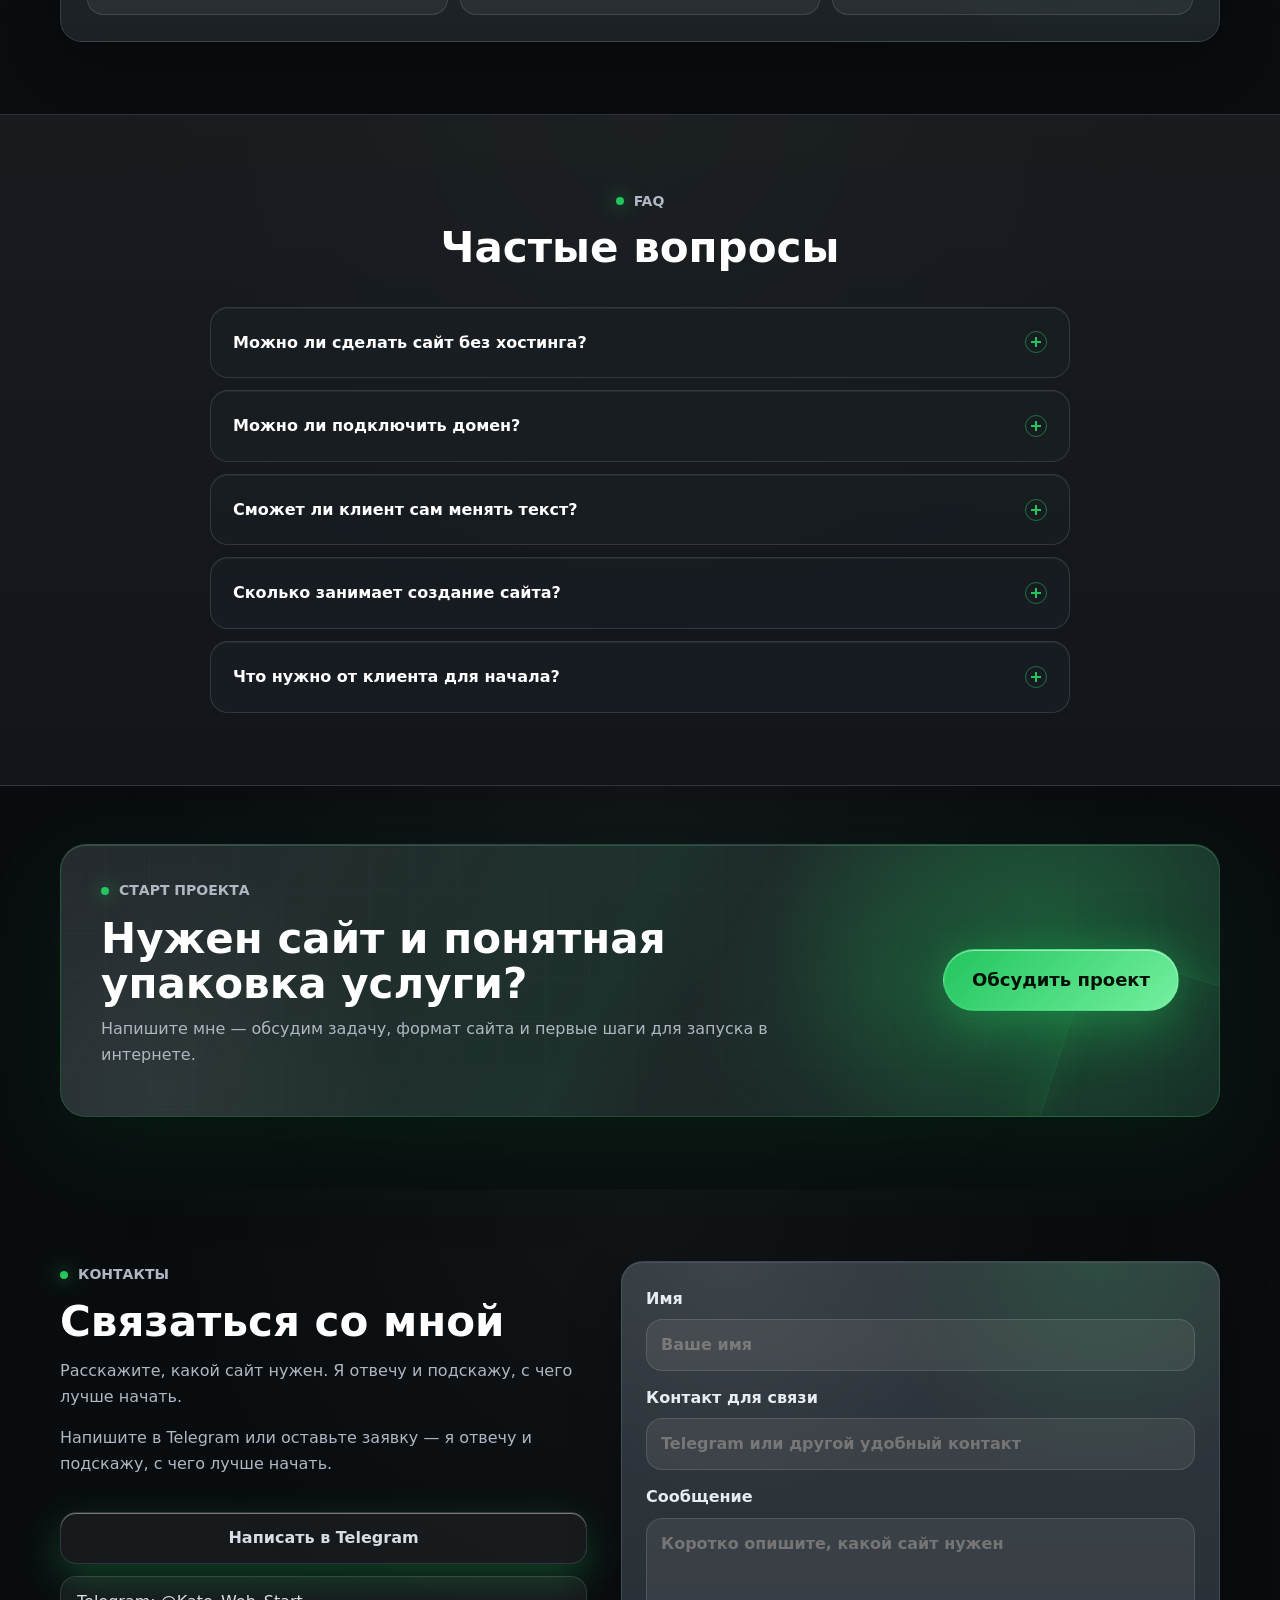
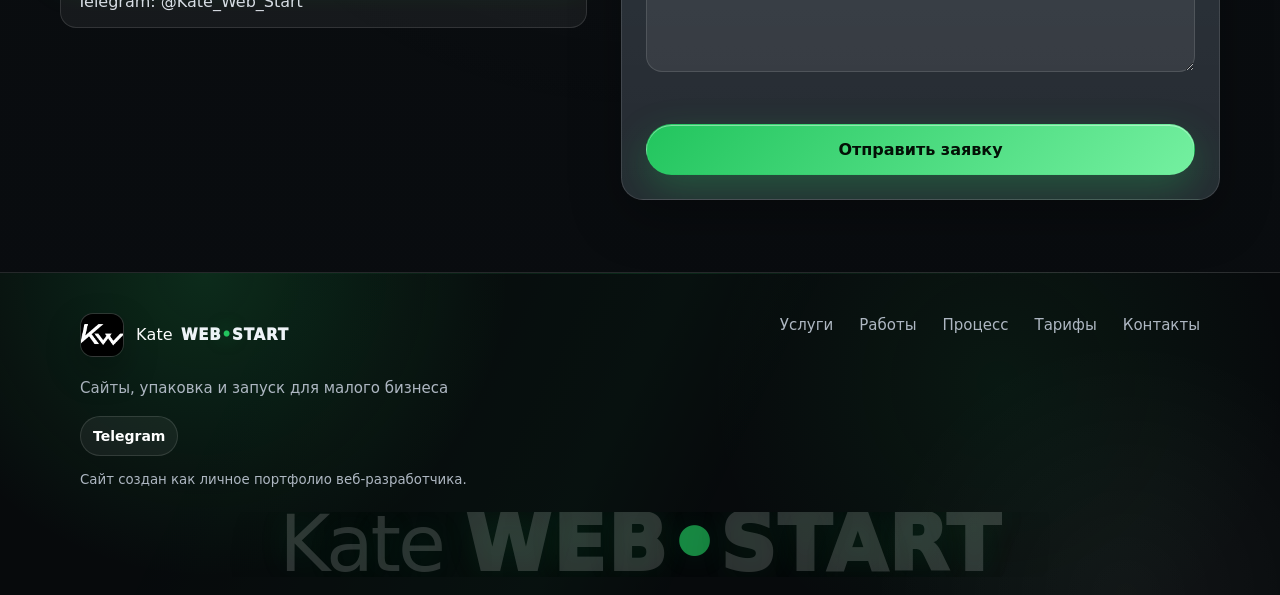
==== commit 1ccda400: "Add files via upload" ====
--- a/index.html
+++ b/index.html
@@ -557,11 +557,11 @@
               <p>Одностраничный сайт для специалиста, мастера или небольшого бизнеса.</p>
               <p class="price-includes">Что входит:</p>
               <ul>
-                <li>Индивидуальный дизайн</li>
+                <li>Дизайн под вашу сферу деятельности</li>
                 <li>Адаптация под телефон и компьютер</li>
-                <li>До 7 информационных блоков</li>
-                <li>Форма обратной связи</li>
-                <li>Уведомления о заявках в Telegram</li>
+                <li>Всё необходимое для презентации ваших услуг</li>
+                <li>Приём заявок с сайта</li>
+                <li>Заявки приходят прямо в Telegram</li>
                 <li>Подключение домена</li>
                 <li>Размещение сайта в интернете</li>
               </ul>
@@ -576,13 +576,14 @@
               <p class="price-includes">Что входит:</p>
               <ul>
                 <li>До 5 страниц</li>
-                <li>Индивидуальный дизайн</li>
+                <li>Дизайн под вашу сферу деятельности</li>
                 <li>Адаптация под все устройства</li>
-                <li>Формы обратной связи</li>
-                <li>Уведомления о заявках в Telegram</li>
+                <li>Приём заявок с сайта</li>
+                <li>Заявки приходят прямо в Telegram</li>
                 <li>Подключение домена</li>
                 <li>Размещение сайта в интернете</li>
                 <li>Помощь с наполнением сайта</li>
+                <li>Подходит для специалистов, экспертов и небольших компаний</li>
               </ul>
               <p class="price-term"><strong>Срок:</strong> 5–7 рабочих дней</p>
               <a class="btn btn-primary" href="#contacts">Хочу сайт</a>
@@ -603,6 +604,11 @@
               <a class="btn btn-secondary" href="#contacts">Обсудить</a>
             </article>
           </div>
+
+          <p class="pricing-payment-note reveal">
+            Работа начинается после предоплаты 50%.<br />
+            Остальная часть оплачивается после готовности сайта.
+          </p>
 
           <div class="pricing-process reveal">
             <div class="pricing-process-head">
--- a/styles.css
+++ b/styles.css
@@ -1673,6 +1673,14 @@
   margin-top: 0;
 }
 
+.pricing-payment-note {
+  max-width: 680px;
+  margin: 28px auto 0;
+  color: var(--muted);
+  font-size: 15px;
+  text-align: center;
+}
+
 .pricing-process {
   margin-top: 38px;
   padding: 26px;
